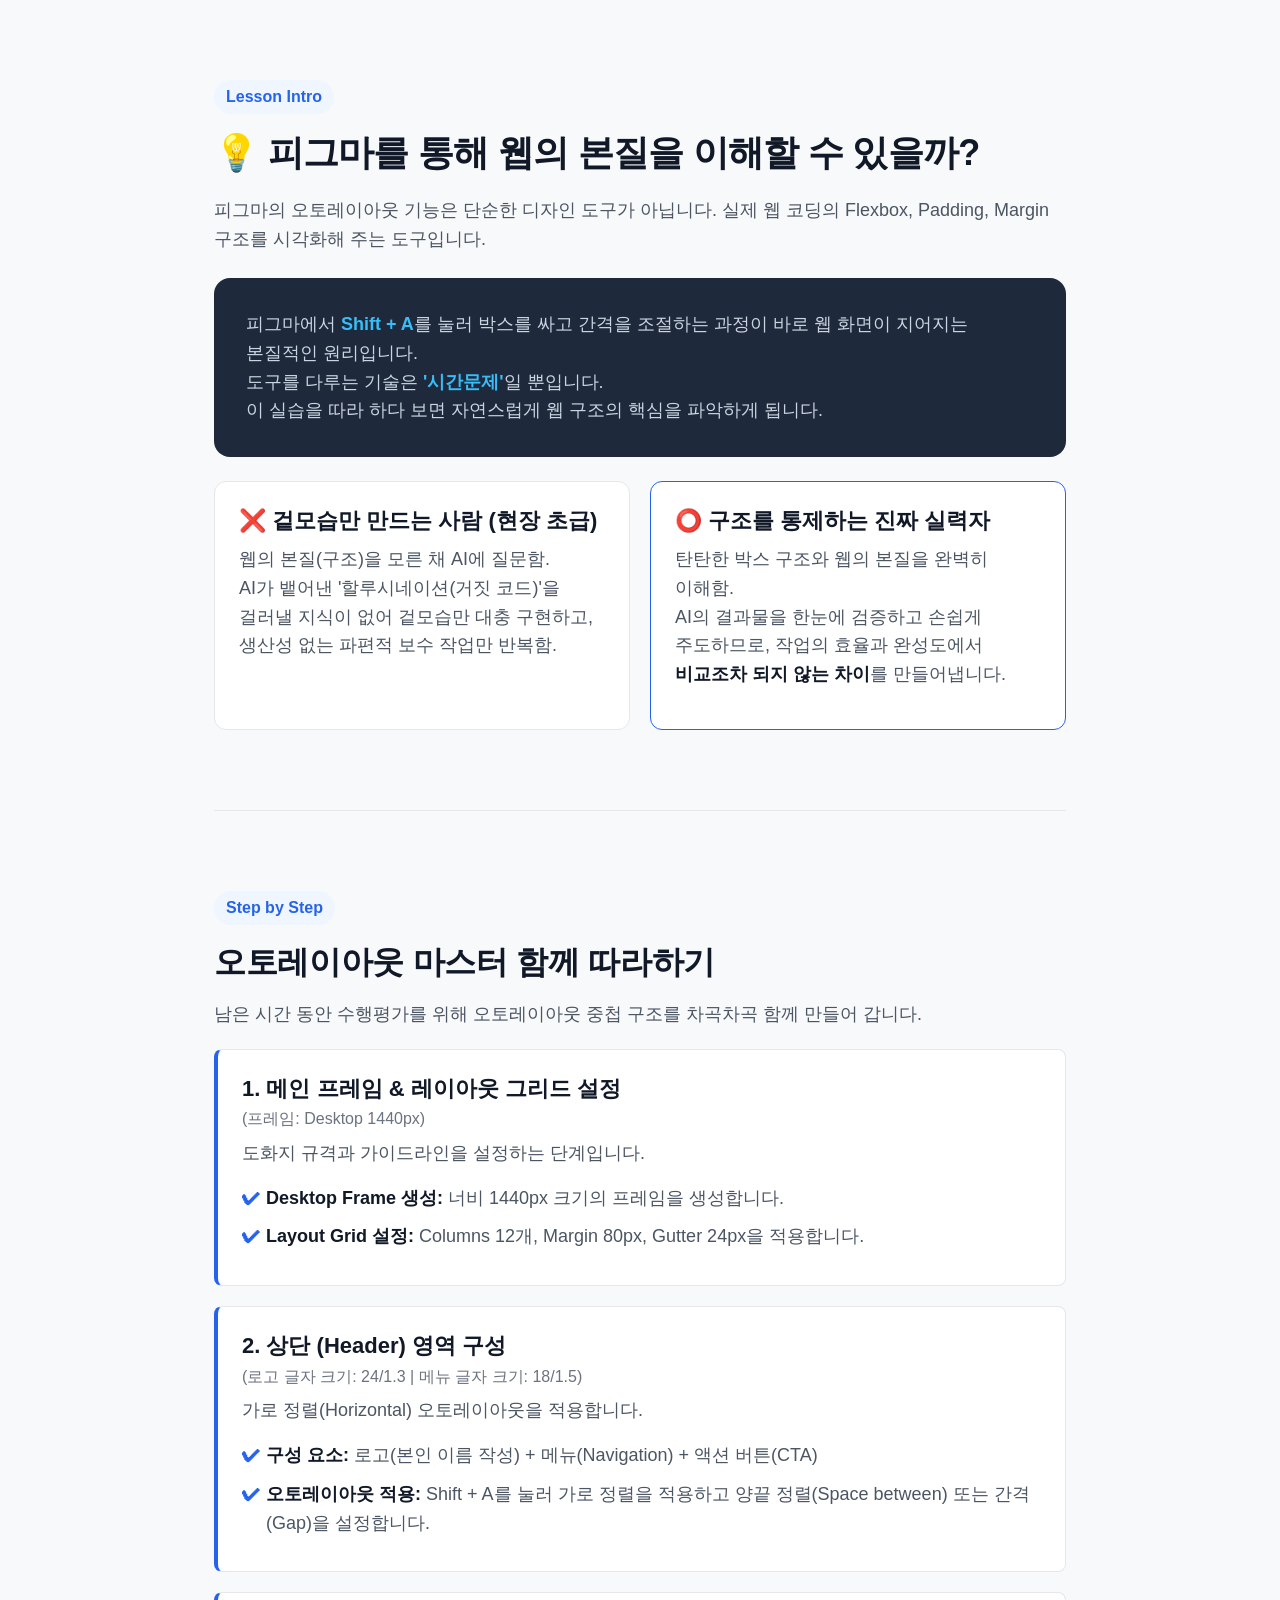
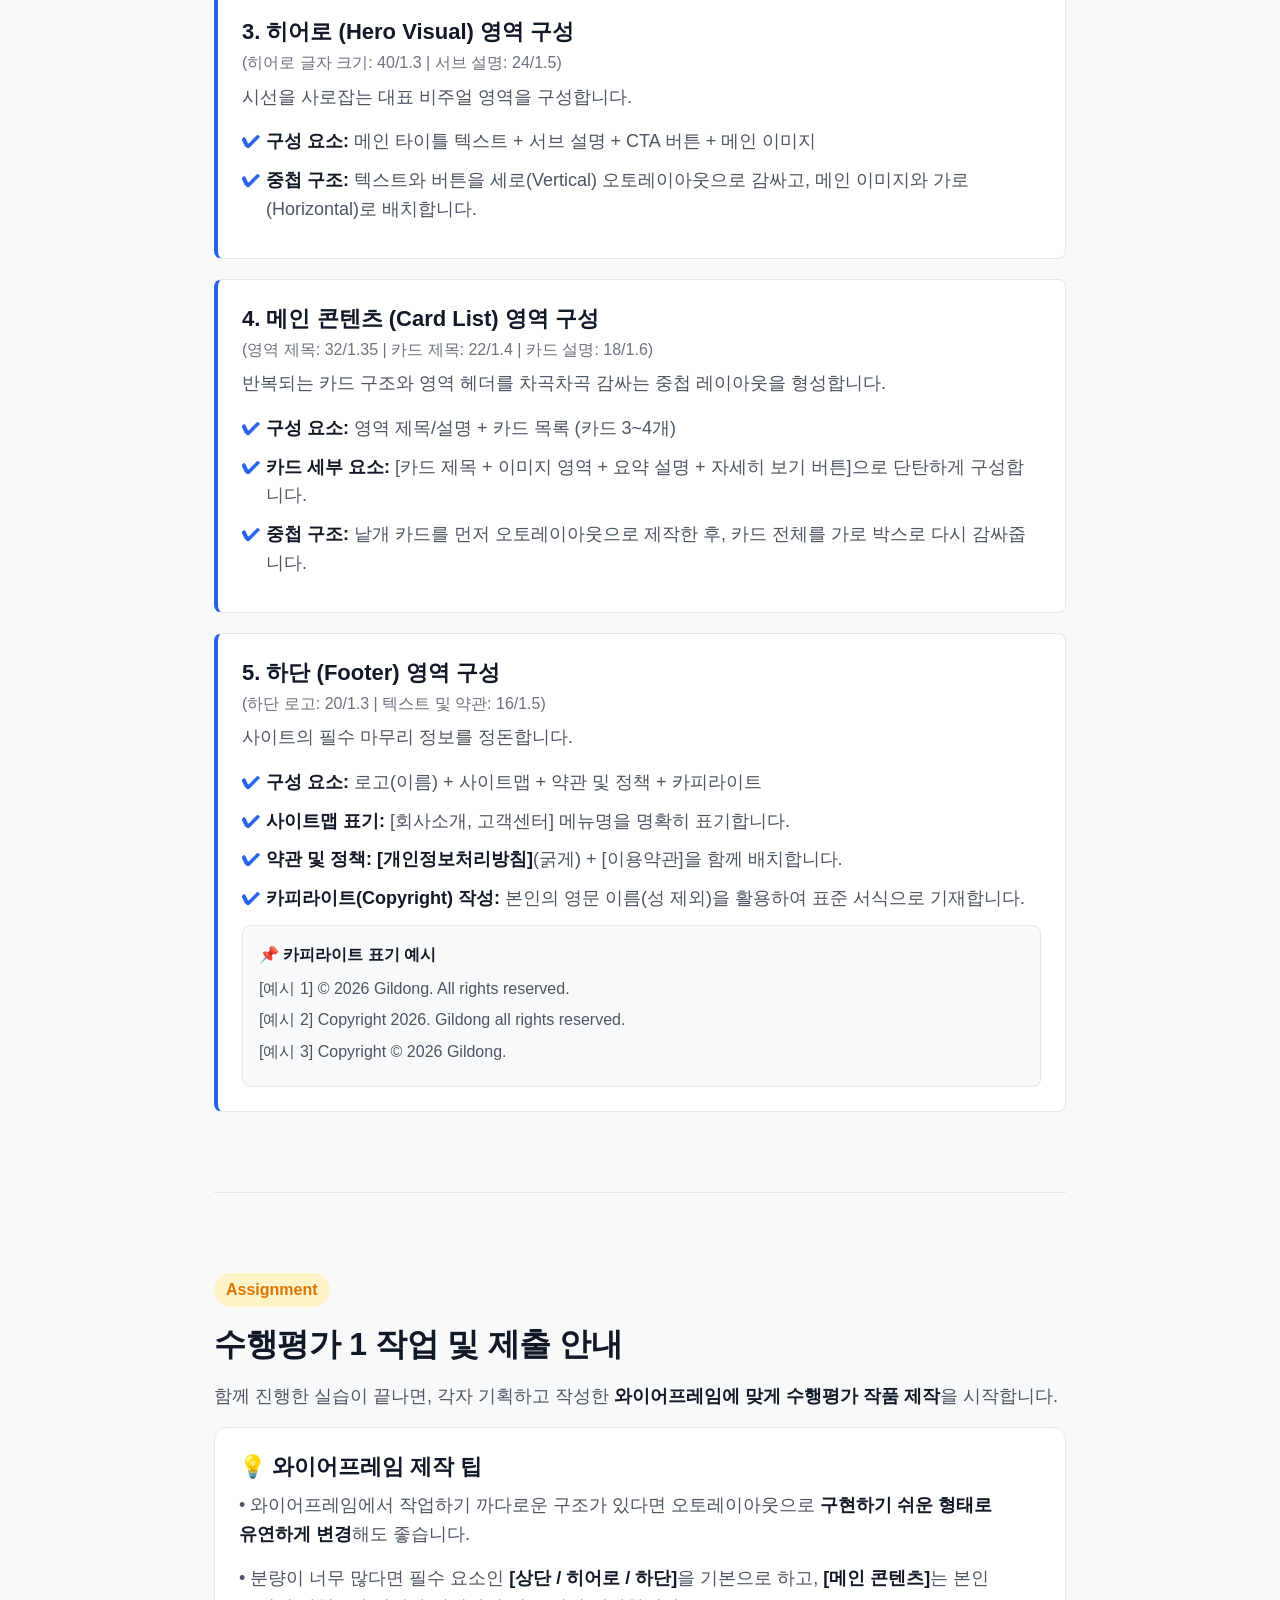
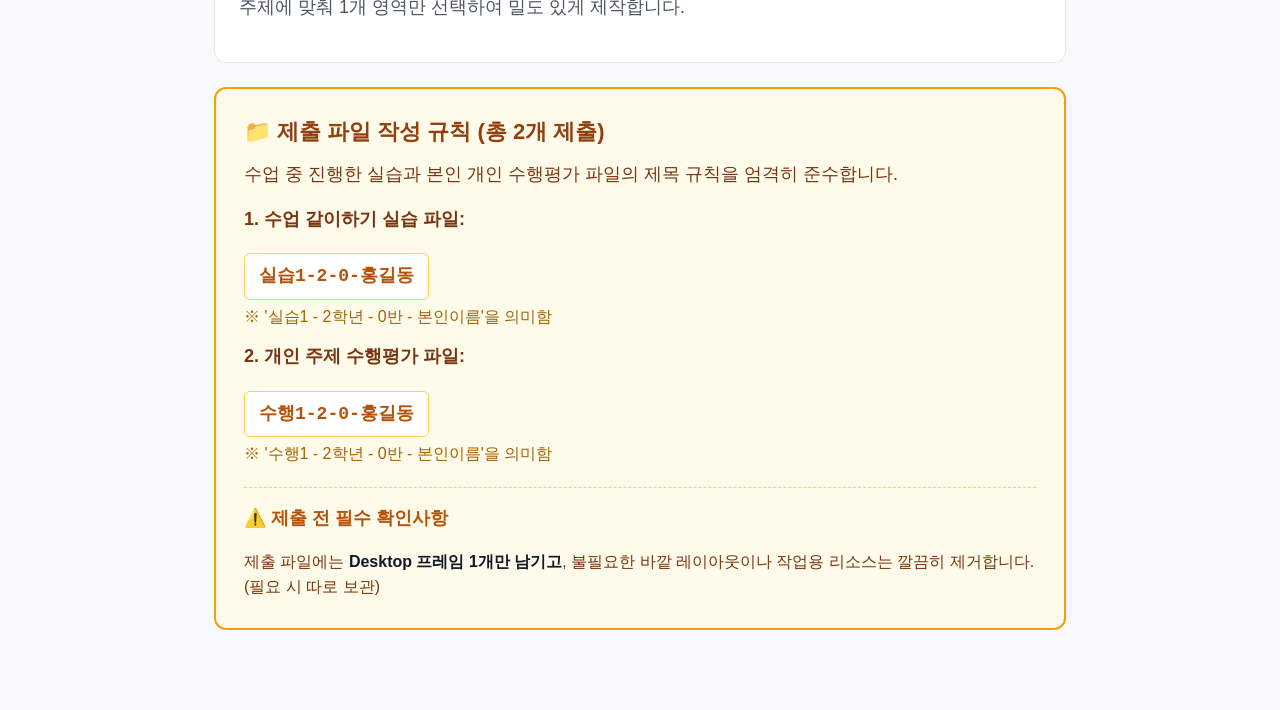
==== index.html @ 71f7a75f "가이드 개편" ====
<!DOCTYPE html>
<html lang="ko">
<head>
    <meta charset="UTF-8">
    <meta name="viewport" content="width=device-width, initial-scale=1.0">
    <title>웹 레이아웃과 오토레이아웃의 본질 가이드</title>
    <style>
        :root {
            --bg-main: #f8f9fa;
            --bg-card: #ffffff;
            --text-primary: #111827;
            --text-secondary: #4b5563;
            --accent: #2563eb;
            --accent-bg: #eff6ff;
            --border: #e5e7eb;
            --box-highlight: #8b5cf6;
            --warning-bg: #fffbeb;
            --warning-border: #f59e0b;
        }

        * { box-sizing: border-box; margin: 0; padding: 0; }
        body {
            font-family: -apple-system, BlinkMacSystemFont, "Segoe UI", Roboto, "Noto Sans KR", sans-serif;
            background-color: var(--bg-main);
            color: var(--text-primary);
            line-height: 1.6;
            font-size: 18px; /* 본문 기준 18px */
        }

        /* Layout */
        .container { max-width: 900px; margin: 0 auto; padding: 0 24px; }
        section { padding: 80px 0; border-bottom: 1px solid var(--border); }
        
        /* Typography Hierarchy Guide */
        .badge {
            display: inline-block;
            padding: 4px 12px;
            background-color: var(--accent-bg);
            color: var(--accent);
            font-weight: 700;
            font-size: 16px;
            border-radius: 999px;
            margin-bottom: 16px;
        }
        h1 { font-size: 36px; line-height: 1.3; margin-bottom: 20px; letter-spacing: -0.02em; }
        h2 { font-size: 32px; line-height: 1.35; margin-bottom: 16px; letter-spacing: -0.01em; }
        h3 { font-size: 22px; line-height: 1.4; margin-bottom: 8px; }
        p { color: var(--text-secondary); margin-bottom: 16px; word-break: keep-all; font-size: 18px; line-height: 1.6; }
        strong { color: var(--text-primary); }

        .type-guide {
            font-size: 16px;
            color: #6b7280;
            font-weight: normal;
            display: block;
            margin-top: 4px;
        }

        /* Story Quote Box */
        .story-box {
            background-color: #1e293b;
            color: #f8fafc;
            padding: 32px;
            border-radius: 16px;
            margin: 24px 0;
        }
        .story-box p { color: #cbd5e1; font-size: 18px; margin-bottom: 0; }
        .story-box strong { color: #38bdf8; }

        /* Cards Grid */
        .grid-2 { display: grid; grid-template-columns: 1fr 1fr; gap: 20px; margin-top: 24px; }
        .card {
            background: var(--bg-card);
            padding: 24px;
            border-radius: 12px;
            border: 1px solid var(--border);
        }

        /* Practice Steps & Checklist */
        .step-card {
            background: var(--bg-card);
            border: 1px solid var(--border);
            border-left: 4px solid var(--accent);
            padding: 24px;
            border-radius: 8px;
            margin-top: 20px;
        }
        .step-card ul { list-style: none; margin-top: 12px; }
        .step-card li { margin-bottom: 10px; color: var(--text-secondary); position: relative; padding-left: 24px; font-size: 18px; }
        .step-card li::before { content: "✔"; position: absolute; left: 0; color: var(--accent); font-weight: bold; }

        /* Example Box */
        .example-box {
            background-color: var(--bg-main);
            border: 1px solid var(--border);
            padding: 16px;
            border-radius: 8px;
            margin-top: 12px;
            font-size: 16px;
        }
        .example-box p { font-size: 16px; margin-bottom: 6px; }

        /* Submission Box */
        .submission-box {
            background-color: var(--warning-bg);
            border: 2px solid var(--warning-border);
            padding: 28px;
            border-radius: 12px;
            margin-top: 24px;
        }
        .submission-code {
            background-color: #ffffff;
            border: 1px solid #fcd34d;
            padding: 8px 14px;
            border-radius: 6px;
            font-family: monospace;
            font-weight: 700;
            color: #b45309;
            display: inline-block;
            margin: 4px 0;
            font-size: 18px;
        }

        /* Responsive */
        @media (max-width: 768px) {
            body { font-size: 16px; }
            h1 { font-size: 28px; }
            h2 { font-size: 24px; }
            h3 { font-size: 20px; }
            p, .step-card li { font-size: 16px; }
            .grid-2 { grid-template-columns: 1fr; }
            section { padding: 48px 0; }
        }
    </style>
</head>
<body>

    <div class="container">
        
        <!-- INTRO -->
        <section>
            <span class="badge">Lesson Intro</span>
            <h1>💡 피그마를 통해 웹의 본질을 이해할 수 있을까?</h1>
            
            <p>피그마의 오토레이아웃 기능은 단순한 디자인 도구가 아닙니다. 실제 웹 코딩의 Flexbox, Padding, Margin 구조를 시각화해 주는 도구입니다.</p>

            <div class="story-box">
                <p>피그마에서 <strong>Shift + A</strong>를 눌러 박스를 싸고 간격을 조절하는 과정이 바로 웹 화면이 지어지는 본질적인 원리입니다.<br>
                  도구를 다루는 기술은 <strong>'시간문제'</strong>일 뿐입니다.<br>
                  이 실습을 따라 하다 보면 자연스럽게 웹 구조의 핵심을 파악하게 됩니다.</p>
            </div>

            <div class="grid-2">
                <div class="card">
                    <h3>❌ 겉모습만 만드는 사람 (현장 초급)</h3>
                    <p>웹의 본질(구조)을 모른 채 AI에 질문함.<br>
                    AI가 뱉어낸 '할루시네이션(거짓 코드)'을 걸러낼 지식이 없어 겉모습만 대충 구현하고, 생산성 없는 파편적 보수 작업만 반복함.</p>
                </div>
                <div class="card" style="border-color: var(--accent);">
                    <h3>⭕ 구조를 통제하는 진짜 실력자</h3>
                    <p>탄탄한 박스 구조와 웹의 본질을 완벽히 이해함.<br>
                    AI의 결과물을 한눈에 검증하고 손쉽게 주도하므로, 작업의 효율과 완성도에서 <strong>비교조차 되지 않는 차이</strong>를 만들어냅니다.</p>
                </div>
            </div>
        </section>

        <!-- PRACTICE GUIDE -->
        <section>
            <span class="badge">Step by Step</span>
            <h2>오토레이아웃 마스터 함께 따라하기</h2>
            <p>남은 시간 동안 수행평가를 위해 오토레이아웃 중첩 구조를 차곡차곡 함께 만들어 갑니다.</p>

            <!-- STEP 1 -->
            <div class="step-card">
                <h3>1. 메인 프레임 & 레이아웃 그리드 설정
                    <span class="type-guide">(프레임: Desktop 1440px)</span>
                </h3>
                <p>도화지 규격과 가이드라인을 설정하는 단계입니다.</p>
                <ul>
                    <li><strong>Desktop Frame 생성:</strong> 너비 1440px 크기의 프레임을 생성합니다.</li>
                    <li><strong>Layout Grid 설정:</strong> Columns 12개, Margin 80px, Gutter 24px을 적용합니다.</li>
                </ul>
            </div>

            <!-- STEP 2 -->
            <div class="step-card">
                <h3>2. 상단 (Header) 영역 구성
                    <span class="type-guide">(로고 글자 크기: 24/1.3 | 메뉴 글자 크기: 18/1.5)</span>
                </h3>
                <p>가로 정렬(Horizontal) 오토레이아웃을 적용합니다.</p>
                <ul>
                    <li><strong>구성 요소:</strong> 로고(본인 이름 작성) + 메뉴(Navigation) + 액션 버튼(CTA)</li>
                    <li><strong>오토레이아웃 적용:</strong> Shift + A를 눌러 가로 정렬을 적용하고 양끝 정렬(Space between) 또는 간격(Gap)을 설정합니다.</li>
                </ul>
            </div>

            <!-- STEP 3 -->
            <div class="step-card">
                <h3>3. 히어로 (Hero Visual) 영역 구성
                    <span class="type-guide">(히어로 글자 크기: 40/1.3 | 서브 설명: 24/1.5)</span>
                </h3>
                <p>시선을 사로잡는 대표 비주얼 영역을 구성합니다.</p>
                <ul>
                    <li><strong>구성 요소:</strong> 메인 타이틀 텍스트 + 서브 설명 + CTA 버튼 + 메인 이미지</li>
                    <li><strong>중첩 구조:</strong> 텍스트와 버튼을 세로(Vertical) 오토레이아웃으로 감싸고, 메인 이미지와 가로(Horizontal)로 배치합니다.</li>
                </ul>
            </div>

            <!-- STEP 4 -->
            <div class="step-card">
                <h3>4. 메인 콘텐츠 (Card List) 영역 구성
                    <span class="type-guide">(영역 제목: 32/1.35 | 카드 제목: 22/1.4 | 카드 설명: 18/1.6)</span>
                </h3>
                <p>반복되는 카드 구조와 영역 헤더를 차곡차곡 감싸는 중첩 레이아웃을 형성합니다.</p>
                <ul>
                    <li><strong>구성 요소:</strong> 영역 제목/설명 + 카드 목록 (카드 3~4개)</li>
                    <li><strong>카드 세부 요소:</strong> [카드 제목 + 이미지 영역 + 요약 설명 + 자세히 보기 버튼]으로 단탄하게 구성합니다.</li>
                    <li><strong>중첩 구조:</strong> 낱개 카드를 먼저 오토레이아웃으로 제작한 후, 카드 전체를 가로 박스로 다시 감싸줍니다.</li>
                </ul>
            </div>

            <!-- STEP 5 -->
            <div class="step-card">
                <h3>5. 하단 (Footer) 영역 구성
                    <span class="type-guide">(하단 로고: 20/1.3 | 텍스트 및 약관: 16/1.5)</span>
                </h3>
                <p>사이트의 필수 마무리 정보를 정돈합니다.</p>
                <ul>
                    <li><strong>구성 요소:</strong> 로고(이름) + 사이트맵 + 약관 및 정책 + 카피라이트</li>
                    <li><strong>사이트맵 표기:</strong> [회사소개, 고객센터] 메뉴명을 명확히 표기합니다.</li>
                    <li><strong>약관 및 정책:</strong> <strong>[개인정보처리방침]</strong>(굵게) + [이용약관]을 함께 배치합니다.</li>
                    <li><strong>카피라이트(Copyright) 작성:</strong> 본인의 영문 이름(성 제외)을 활용하여 표준 서식으로 기재합니다.</li>
                </ul>

                <div class="example-box">
                  <strong>📌 카피라이트 표기 예시</strong>
                  <p style="margin-top:8px">[예시 1] © 2026 Gildong. All rights reserved.</p>
                  <p>[예시 2] Copyright 2026. Gildong all rights reserved.</p>
                  <p>[예시 3] Copyright © 2026 Gildong.</p>
              </div>
            </div>
        </section>

        <!-- EVALUATION & SUBMISSION -->
        <section style="border-bottom: none;">
            <span class="badge" style="background-color: #fef3c7; color: #d97706;">Assignment</span>
            <h2>수행평가 1 작업 및 제출 안내</h2>
            
            <p>함께 진행한 실습이 끝나면, 각자 기획하고 작성한 <strong>와이어프레임에 맞게 수행평가 작품 제작</strong>을 시작합니다.</p>

            <div class="card" style="margin-top: 16px;">
                <h3>💡 와이어프레임 제작 팁</h3>
                <p>• 와이어프레임에서 작업하기 까다로운 구조가 있다면 오토레이아웃으로 <strong>구현하기 쉬운 형태로 유연하게 변경</strong>해도 좋습니다.</p>
                <p>• 분량이 너무 많다면 필수 요소인 <strong>[상단 / 히어로 / 하단]</strong>을 기본으로 하고, <strong>[메인 콘텐츠]</strong>는 본인 주제에 맞춰 1개 영역만 선택하여 밀도 있게 제작합니다.</p>
            </div>

            <div class="submission-box">
                <h3 style="color: #92400e; margin-bottom: 12px; font-size: 22px;">📁 제출 파일 작성 규칙 (총 2개 제출)</h3>
                <p style="color: #78350f;">수업 중 진행한 실습과 본인 개인 수행평가 파일의 제목 규칙을 엄격히 준수합니다.</p>
                
                <div style="margin-top: 16px;">
                    <p style="color: #78350f; font-weight: 600;">1. 수업 같이하기 실습 파일:</p>
                    <span class="submission-code">실습1-2-0-홍길동</span>
                    <p style="font-size: 16px; color: #a16207; margin-bottom: 12px;">※ '실습1 - 2학년 - 0반 - 본인이름'을 의미함</p>

                    <p style="color: #78350f; font-weight: 600;">2. 개인 주제 수행평가 파일:</p>
                    <span class="submission-code">수행1-2-0-홍길동</span>
                    <p style="font-size: 16px; color: #a16207;">※ '수행1 - 2학년 - 0반 - 본인이름'을 의미함</p>
                  </div>

                <div style="margin-top: 20px; padding-top: 16px; border-top: 1px dashed #fcd34d;">
                    <p style="color: #b45309; font-weight: 700;">⚠️ 제출 전 필수 확인사항</p>
                    <p style="color: #78350f; font-size: 16px; margin-bottom: 0;">제출 파일에는 <strong>Desktop 프레임 1개만 남기고</strong>, 불필요한 바깥 레이아웃이나 작업용 리소스는 깔끔히 제거합니다. (필요 시 따로 보관)</p>
                </div>
            </div>
        </section>

    </div>

</body>
</html>
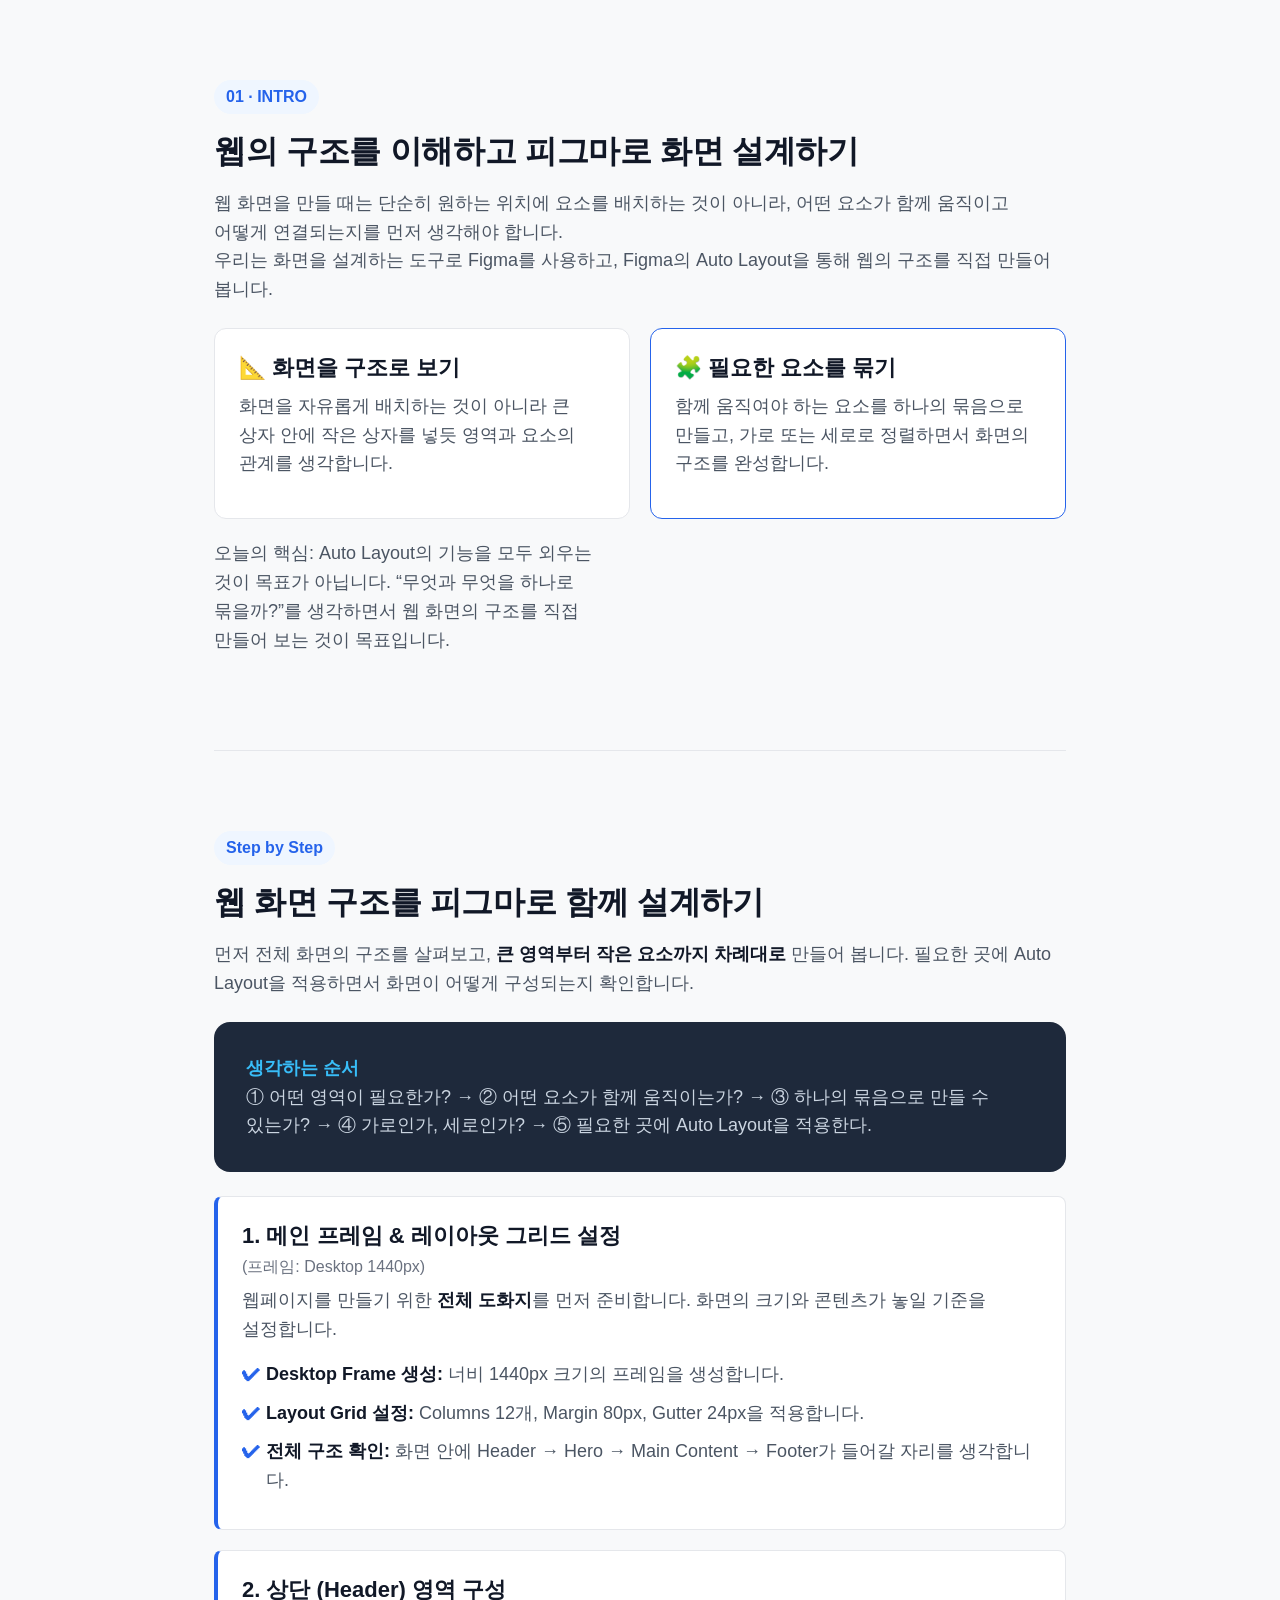
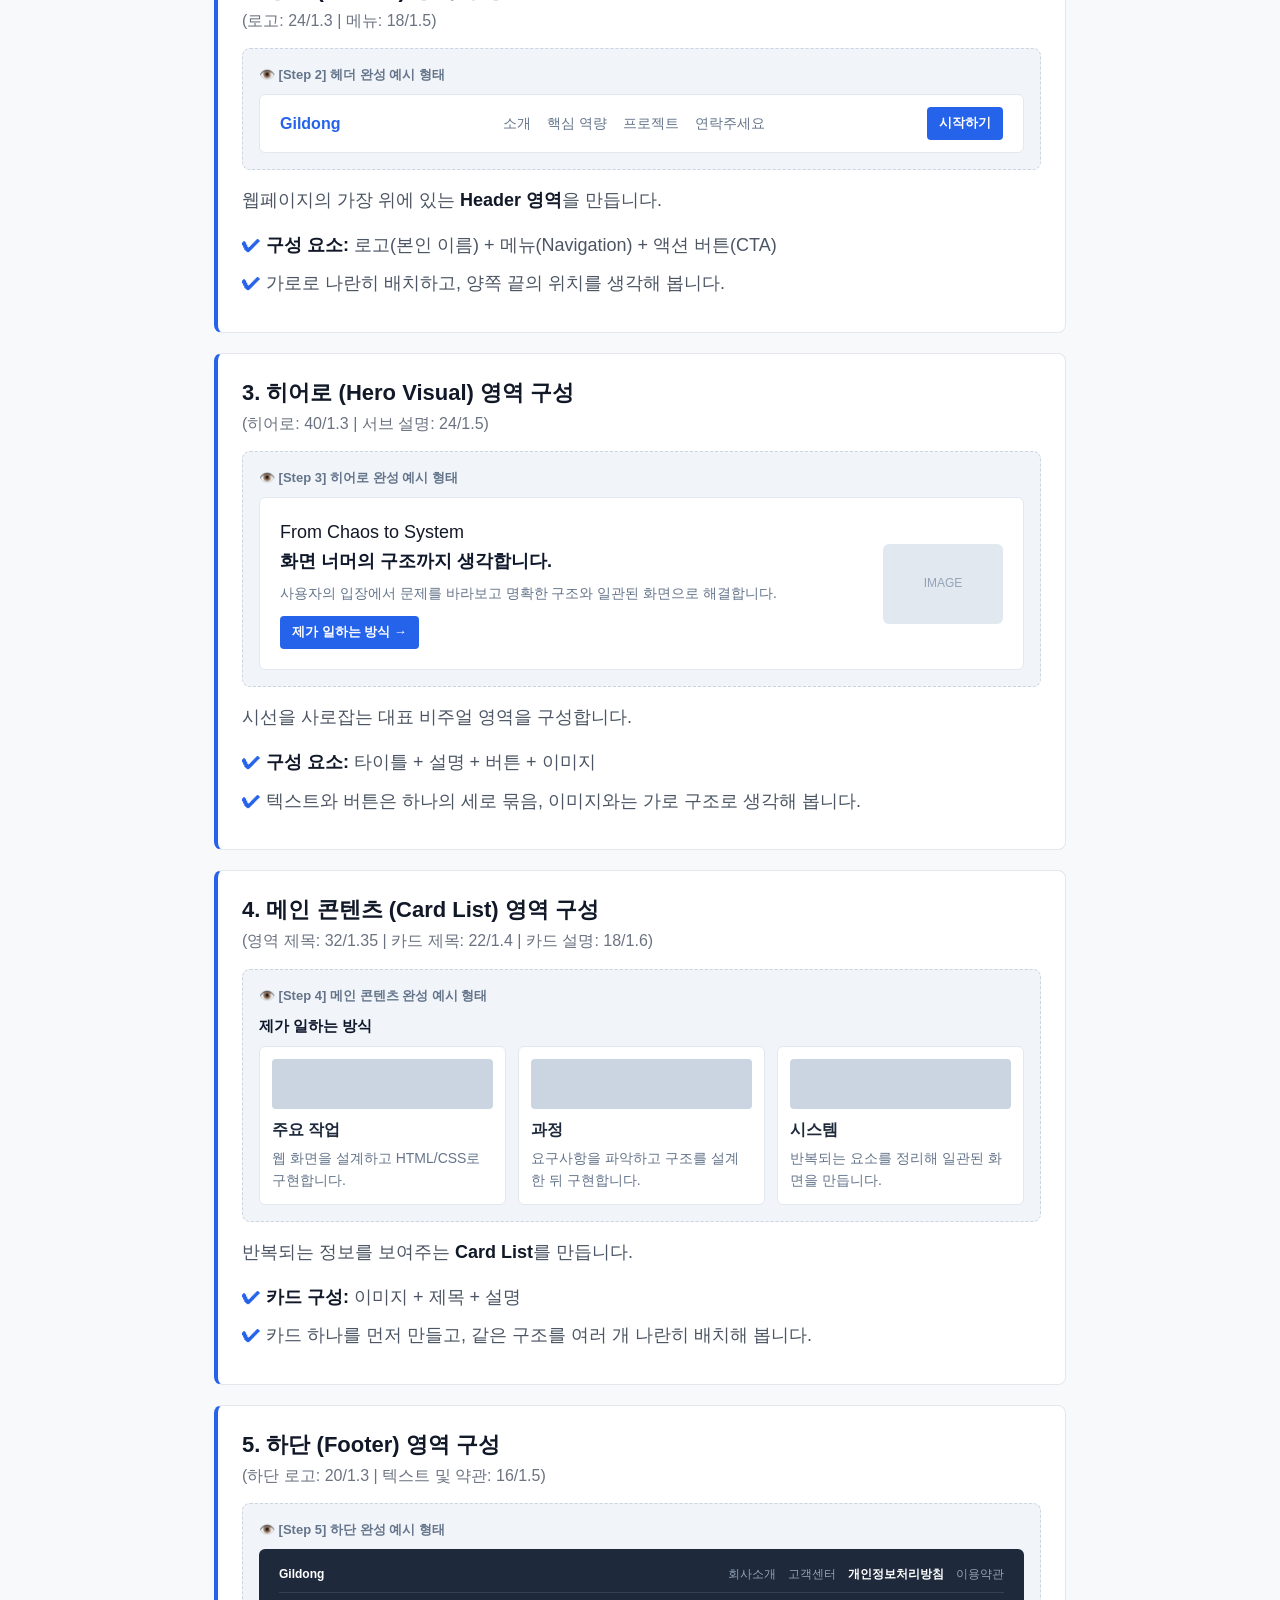
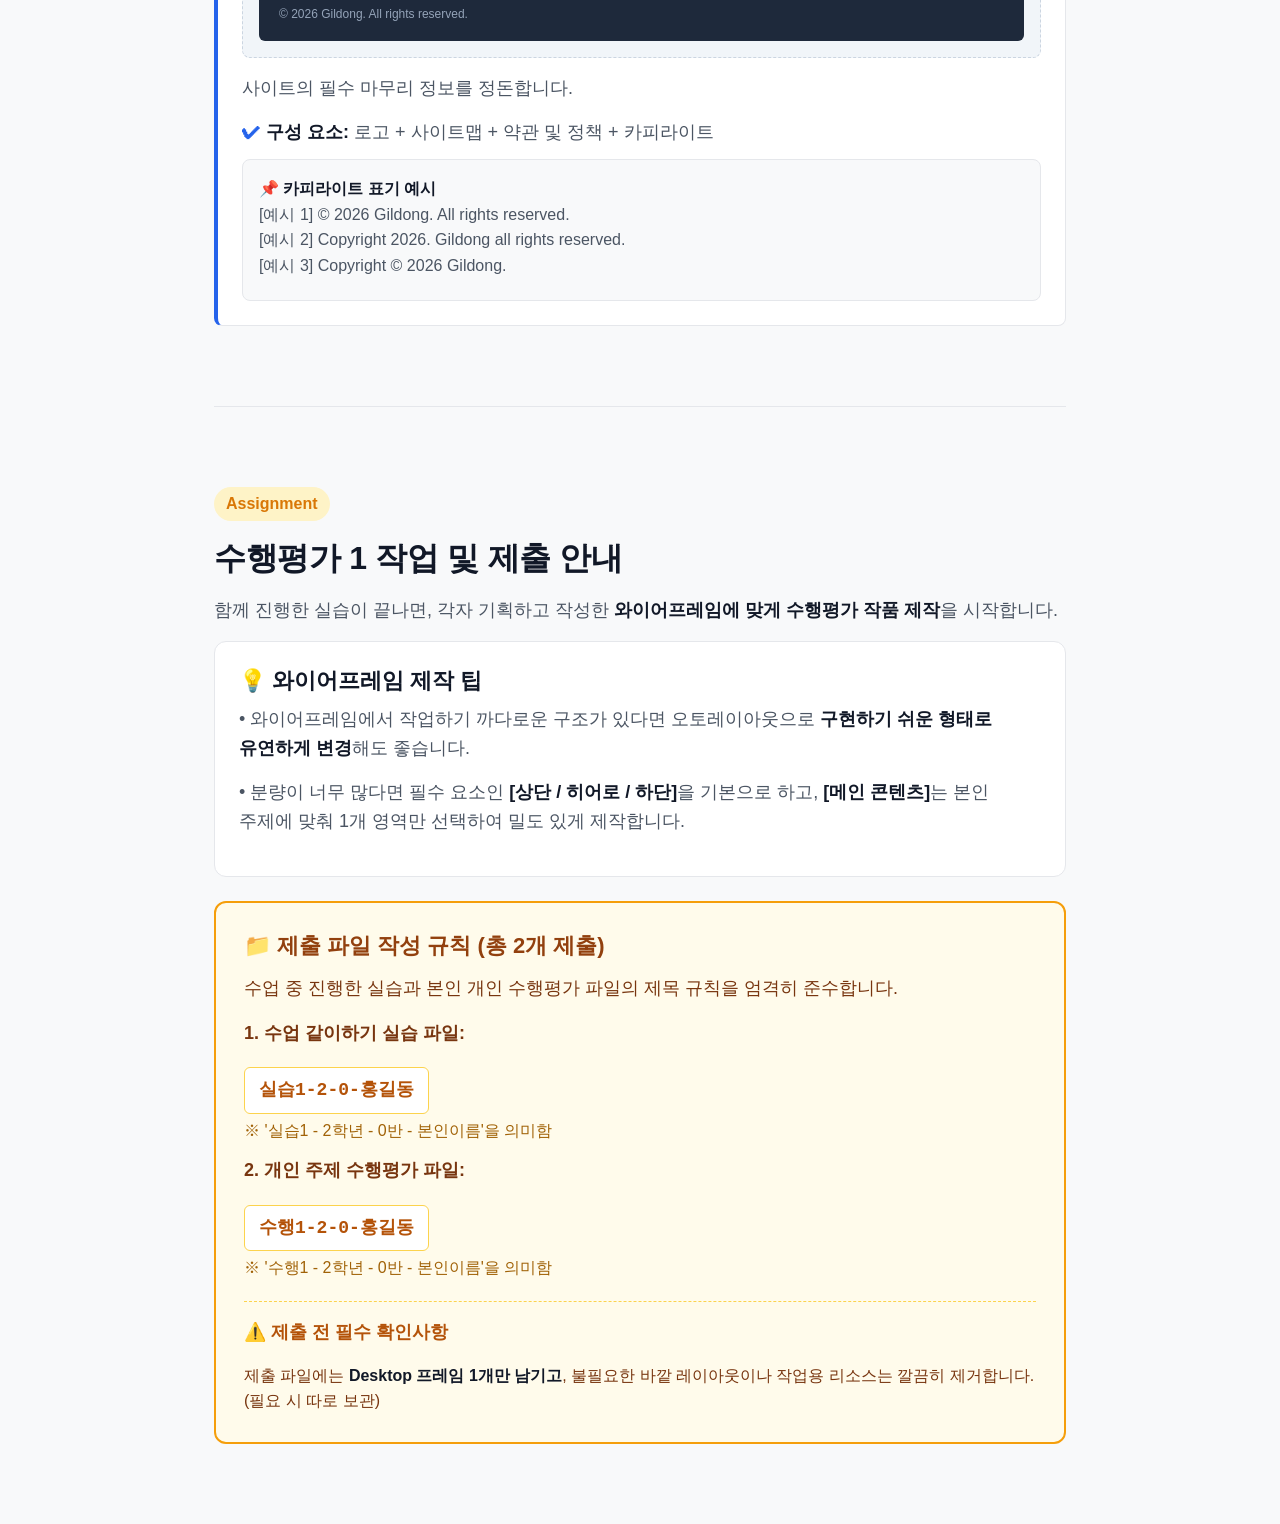
==== commit 0ec095fe: "update more" ====
--- a/index.html
+++ b/index.html
@@ -121,6 +121,65 @@
             font-size: 18px;
         }
 
+        /* 구역별 와이어프레임 미리보기 박스 */
+.preview-box {
+    background-color: #f1f5f9;
+    border: 1px dashed #cbd5e1;
+    border-radius: 8px;
+    padding: 16px;
+    margin: 16px 0;
+}
+.preview-tag {
+    font-size: 13px;
+    font-weight: 700;
+    color: #64748b;
+    margin-bottom: 8px;
+    display: block;
+}
+
+/* Header UI Preview */
+.wf-header {
+    display: flex;
+    flex-wrap: wrap;
+    justify-content: space-between;
+    align-items: center;
+    background: #ffffff;
+    padding: 12px 20px;
+    border-radius: 6px;
+    border: 1px solid #e2e8f0;
+}
+.wf-logo { font-weight: 800; font-size: 16px; color: #2563eb; }
+.wf-menu { display: flex; gap: 16px; font-size: 14px; color: #64748b; }
+.wf-btn { background: #2563eb; color: #fff; padding: 6px 12px; border-radius: 4px; font-size: 13px; font-weight: 600; }
+
+/* Hero UI Preview */
+.wf-hero {
+    display: flex;
+    align-items: center;
+    gap: 20px;
+    background: #ffffff;
+    padding: 20px;
+    border-radius: 6px;
+    border: 1px solid #e2e8f0;
+}
+.wf-hero-text { flex: 1; }
+.wf-hero-title { font-size: 18px; font-weight: 800; color: #0f172a; margin-bottom: 6px; }
+.wf-hero-sub { font-size: 14px; color: #64748b; margin-bottom: 12px; }
+.wf-hero-img { width: 120px; height: 80px; background: #e2e8f0; border-radius: 6px; display: flex; align-items: center; justify-content: center; color: #94a3b8; font-size: 12px; }
+
+/* Cards UI Preview */
+.wf-cards-grid { display: grid; grid-template-columns: repeat(3, 1fr); gap: 12px; margin-top: 8px; }
+.wf-card-item { background: #ffffff; border: 1px solid #e2e8f0; border-radius: 6px; padding: 12px; }
+.wf-card-img { height: 50px; background: #cbd5e1; border-radius: 4px; margin-bottom: 8px; }
+.wf-card-title { font-size: 16px; font-weight: 700; color: #1e293b; margin-bottom: 4px; }
+.wf-card-desc { font-size: 14px; color: #64748b; }
+.wf-card-meta { font-size: 12px; margin-top:8px}
+
+/* Footer UI Preview */
+.wf-footer { background: #1e293b; color: #94a3b8; padding: 16px 20px; border-radius: 6px; font-size: 12px; }
+.wf-footer-top { display: flex; justify-content: space-between; margin-bottom: 12px; border-bottom: 1px solid #334155; padding-bottom: 8px; }
+.wf-footer-links { display: flex; gap: 12px; }
+
         /* Responsive */
         @media (max-width: 768px) {
             body { font-size: 16px; }
@@ -139,107 +198,268 @@
         
         <!-- INTRO -->
         <section>
-            <span class="badge">Lesson Intro</span>
-            <h1>💡 피그마를 통해 웹의 본질을 이해할 수 있을까?</h1>
-            
-            <p>피그마의 오토레이아웃 기능은 단순한 디자인 도구가 아닙니다. 실제 웹 코딩의 Flexbox, Padding, Margin 구조를 시각화해 주는 도구입니다.</p>
-
-            <div class="story-box">
-                <p>피그마에서 <strong>Shift + A</strong>를 눌러 박스를 싸고 간격을 조절하는 과정이 바로 웹 화면이 지어지는 본질적인 원리입니다.<br>
-                  도구를 다루는 기술은 <strong>'시간문제'</strong>일 뿐입니다.<br>
-                  이 실습을 따라 하다 보면 자연스럽게 웹 구조의 핵심을 파악하게 됩니다.</p>
-            </div>
-
-            <div class="grid-2">
+            <span class="badge">01 · INTRO</span>
+            <h2>웹의 구조를 이해하고 피그마로 화면 설계하기</h2>
+            <p>웹 화면을 만들 때는 단순히 원하는 위치에 요소를 배치하는 것이 아니라, 어떤 요소가 함께 움직이고 어떻게 연결되는지를 먼저 생각해야 합니다.
+<br>
+우리는 화면을 설계하는 도구로 Figma를 사용하고, Figma의 Auto Layout을 통해 웹의 구조를 직접 만들어 봅니다.</p>
+
+            <div class="grid-2" style="margin-top: 24px;">
                 <div class="card">
-                    <h3>❌ 겉모습만 만드는 사람 (현장 초급)</h3>
-                    <p>웹의 본질(구조)을 모른 채 AI에 질문함.<br>
-                    AI가 뱉어낸 '할루시네이션(거짓 코드)'을 걸러낼 지식이 없어 겉모습만 대충 구현하고, 생산성 없는 파편적 보수 작업만 반복함.</p>
+                    <h3>📐 화면을 구조로 보기</h3>
+                    <p>화면을 자유롭게 배치하는 것이 아니라
+                      큰 상자 안에 작은 상자를 넣듯
+                      영역과 요소의 관계를 생각합니다.</p>
                 </div>
                 <div class="card" style="border-color: var(--accent);">
-                    <h3>⭕ 구조를 통제하는 진짜 실력자</h3>
-                    <p>탄탄한 박스 구조와 웹의 본질을 완벽히 이해함.<br>
-                    AI의 결과물을 한눈에 검증하고 손쉽게 주도하므로, 작업의 효율과 완성도에서 <strong>비교조차 되지 않는 차이</strong>를 만들어냅니다.</p>
-                </div>
+                    <h3>🧩 필요한 요소를 묶기</h3>
+                    <p>함께 움직여야 하는 요소를 하나의 묶음으로 만들고, 가로 또는 세로로 정렬하면서 화면의 구조를 완성합니다.</p>
+                </div>
+                <p>오늘의 핵심: Auto Layout의 기능을 모두 외우는 것이 목표가 아닙니다. “무엇과 무엇을 하나로 묶을까?”를 생각하면서 웹 화면의 구조를 직접 만들어 보는 것이 목표입니다.</p>
             </div>
         </section>
 
         <!-- PRACTICE GUIDE -->
         <section>
-            <span class="badge">Step by Step</span>
-            <h2>오토레이아웃 마스터 함께 따라하기</h2>
-            <p>남은 시간 동안 수행평가를 위해 오토레이아웃 중첩 구조를 차곡차곡 함께 만들어 갑니다.</p>
-
-            <!-- STEP 1 -->
-            <div class="step-card">
-                <h3>1. 메인 프레임 & 레이아웃 그리드 설정
-                    <span class="type-guide">(프레임: Desktop 1440px)</span>
-                </h3>
-                <p>도화지 규격과 가이드라인을 설정하는 단계입니다.</p>
-                <ul>
-                    <li><strong>Desktop Frame 생성:</strong> 너비 1440px 크기의 프레임을 생성합니다.</li>
-                    <li><strong>Layout Grid 설정:</strong> Columns 12개, Margin 80px, Gutter 24px을 적용합니다.</li>
-                </ul>
-            </div>
-
-            <!-- STEP 2 -->
-            <div class="step-card">
-                <h3>2. 상단 (Header) 영역 구성
-                    <span class="type-guide">(로고 글자 크기: 24/1.3 | 메뉴 글자 크기: 18/1.5)</span>
-                </h3>
-                <p>가로 정렬(Horizontal) 오토레이아웃을 적용합니다.</p>
-                <ul>
-                    <li><strong>구성 요소:</strong> 로고(본인 이름 작성) + 메뉴(Navigation) + 액션 버튼(CTA)</li>
-                    <li><strong>오토레이아웃 적용:</strong> Shift + A를 눌러 가로 정렬을 적용하고 양끝 정렬(Space between) 또는 간격(Gap)을 설정합니다.</li>
-                </ul>
-            </div>
-
-            <!-- STEP 3 -->
-            <div class="step-card">
-                <h3>3. 히어로 (Hero Visual) 영역 구성
-                    <span class="type-guide">(히어로 글자 크기: 40/1.3 | 서브 설명: 24/1.5)</span>
-                </h3>
-                <p>시선을 사로잡는 대표 비주얼 영역을 구성합니다.</p>
-                <ul>
-                    <li><strong>구성 요소:</strong> 메인 타이틀 텍스트 + 서브 설명 + CTA 버튼 + 메인 이미지</li>
-                    <li><strong>중첩 구조:</strong> 텍스트와 버튼을 세로(Vertical) 오토레이아웃으로 감싸고, 메인 이미지와 가로(Horizontal)로 배치합니다.</li>
-                </ul>
-            </div>
-
-            <!-- STEP 4 -->
-            <div class="step-card">
-                <h3>4. 메인 콘텐츠 (Card List) 영역 구성
-                    <span class="type-guide">(영역 제목: 32/1.35 | 카드 제목: 22/1.4 | 카드 설명: 18/1.6)</span>
-                </h3>
-                <p>반복되는 카드 구조와 영역 헤더를 차곡차곡 감싸는 중첩 레이아웃을 형성합니다.</p>
-                <ul>
-                    <li><strong>구성 요소:</strong> 영역 제목/설명 + 카드 목록 (카드 3~4개)</li>
-                    <li><strong>카드 세부 요소:</strong> [카드 제목 + 이미지 영역 + 요약 설명 + 자세히 보기 버튼]으로 단탄하게 구성합니다.</li>
-                    <li><strong>중첩 구조:</strong> 낱개 카드를 먼저 오토레이아웃으로 제작한 후, 카드 전체를 가로 박스로 다시 감싸줍니다.</li>
-                </ul>
-            </div>
-
-            <!-- STEP 5 -->
-            <div class="step-card">
-                <h3>5. 하단 (Footer) 영역 구성
-                    <span class="type-guide">(하단 로고: 20/1.3 | 텍스트 및 약관: 16/1.5)</span>
-                </h3>
-                <p>사이트의 필수 마무리 정보를 정돈합니다.</p>
-                <ul>
-                    <li><strong>구성 요소:</strong> 로고(이름) + 사이트맵 + 약관 및 정책 + 카피라이트</li>
-                    <li><strong>사이트맵 표기:</strong> [회사소개, 고객센터] 메뉴명을 명확히 표기합니다.</li>
-                    <li><strong>약관 및 정책:</strong> <strong>[개인정보처리방침]</strong>(굵게) + [이용약관]을 함께 배치합니다.</li>
-                    <li><strong>카피라이트(Copyright) 작성:</strong> 본인의 영문 이름(성 제외)을 활용하여 표준 서식으로 기재합니다.</li>
-                </ul>
-
-                <div class="example-box">
-                  <strong>📌 카피라이트 표기 예시</strong>
-                  <p style="margin-top:8px">[예시 1] © 2026 Gildong. All rights reserved.</p>
-                  <p>[예시 2] Copyright 2026. Gildong all rights reserved.</p>
-                  <p>[예시 3] Copyright © 2026 Gildong.</p>
-              </div>
-            </div>
-        </section>
+    <span class="badge">Step by Step</span>
+    <h2>웹 화면 구조를 피그마로 함께 설계하기</h2>
+
+    <p>
+        먼저 전체 화면의 구조를 살펴보고,
+        <strong>큰 영역부터 작은 요소까지 차례대로</strong> 만들어 봅니다.
+        필요한 곳에 Auto Layout을 적용하면서 화면이 어떻게 구성되는지 확인합니다.
+    </p>
+
+    <div class="story-box">
+        <p>
+            <strong>생각하는 순서</strong><br>
+            ① 어떤 영역이 필요한가?
+            → ② 어떤 요소가 함께 움직이는가?
+            → ③ 하나의 묶음으로 만들 수 있는가?
+            → ④ 가로인가, 세로인가?
+            → ⑤ 필요한 곳에 Auto Layout을 적용한다.
+        </p>
+    </div>
+
+
+    <!-- STEP 1 -->
+    <div class="step-card">
+        <h3>1. 메인 프레임 & 레이아웃 그리드 설정
+            <span class="type-guide">(프레임: Desktop 1440px)</span>
+        </h3>
+
+        <p>
+            웹페이지를 만들기 위한 <strong>전체 도화지</strong>를 먼저 준비합니다.
+            화면의 크기와 콘텐츠가 놓일 기준을 설정합니다.
+        </p>
+
+        <ul>
+            <li>
+                <strong>Desktop Frame 생성:</strong>
+                너비 1440px 크기의 프레임을 생성합니다.
+            </li>
+            <li>
+                <strong>Layout Grid 설정:</strong>
+                Columns 12개, Margin 80px, Gutter 24px을 적용합니다.
+            </li>
+            <li>
+                <strong>전체 구조 확인:</strong>
+                화면 안에 Header → Hero → Main Content → Footer가 들어갈 자리를 생각합니다.
+            </li>
+        </ul>
+    </div>
+
+
+    <!-- STEP 2: HEADER -->
+    <div class="step-card">
+        <h3>2. 상단 (Header) 영역 구성
+            <span class="type-guide">(로고: 24/1.3 | 메뉴: 18/1.5)</span>
+        </h3>
+
+        <div class="preview-box">
+            <span class="preview-tag">👁️ [Step 2] 헤더 완성 예시 형태</span>
+
+            <div class="wf-header">
+                <div class="wf-logo">Gildong</div>
+
+                <div class="wf-menu">
+                    <span>소개</span>
+                    <span>핵심 역량</span>
+                    <span>프로젝트</span>
+                    <span>연락주세요</span>
+                </div>
+
+                <div class="wf-btn">시작하기</div>
+            </div>
+        </div>
+
+        <p>
+            웹페이지의 가장 위에 있는 <strong>Header 영역</strong>을 만듭니다.
+        </p>
+
+        <ul>
+            <li>
+                <strong>구성 요소:</strong>
+                로고(본인 이름) + 메뉴(Navigation) + 액션 버튼(CTA)
+            </li>
+            <li>
+                가로로 나란히 배치하고, 양쪽 끝의 위치를 생각해 봅니다.
+            </li>
+        </ul>
+    </div>
+
+
+    <!-- STEP 3: HERO -->
+    <div class="step-card">
+        <h3>3. 히어로 (Hero Visual) 영역 구성
+            <span class="type-guide">(히어로: 40/1.3 | 서브 설명: 24/1.5)</span>
+        </h3>
+
+        <div class="preview-box">
+            <span class="preview-tag">👁️ [Step 3] 히어로 완성 예시 형태</span>
+
+            <div class="wf-hero">
+                <div class="wf-hero-text">
+                    <div class="wf-hero-eyebrow">From Chaos to System</div>
+
+                    <div class="wf-hero-title">
+                        화면 너머의 구조까지 생각합니다.
+                    </div>
+
+                    <div class="wf-hero-sub">
+                        사용자의 입장에서 문제를 바라보고
+                        명확한 구조와 일관된 화면으로 해결합니다.
+                    </div>
+
+                    <div class="wf-btn" style="display:inline-block;">
+                        제가 일하는 방식 →
+                    </div>
+                </div>
+
+                <div class="wf-hero-img">IMAGE</div>
+            </div>
+        </div>
+
+        <p>시선을 사로잡는 대표 비주얼 영역을 구성합니다.</p>
+
+        <ul>
+            <li>
+                <strong>구성 요소:</strong>
+                타이틀 + 설명 + 버튼 + 이미지
+            </li>
+            <li>텍스트와 버튼은 하나의 세로 묶음, 이미지와는 가로 구조로 생각해 봅니다.</li>
+        </ul>
+    </div>
+
+
+    <!-- STEP 4: CARDS -->
+    <div class="step-card">
+        <h3>4. 메인 콘텐츠 (Card List) 영역 구성
+            <span class="type-guide">
+                (영역 제목: 32/1.35 | 카드 제목: 22/1.4 | 카드 설명: 18/1.6)
+            </span>
+        </h3>
+
+        <div class="preview-box">
+            <span class="preview-tag">👁️ [Step 4] 메인 콘텐츠 완성 예시 형태</span>
+
+            <div style="font-weight:700; font-size:15px; margin-bottom:8px; color:#0f172a;">
+                제가 일하는 방식
+            </div>
+
+            <div class="wf-cards-grid">
+
+                <div class="wf-card-item">
+                    <div class="wf-card-img"></div>
+                    <div class="wf-card-title">주요 작업</div>
+                    <div class="wf-card-desc">
+                        웹 화면을 설계하고 HTML/CSS로 구현합니다.
+                    </div>
+                </div>
+
+                <div class="wf-card-item">
+                    <div class="wf-card-img"></div>
+                    <div class="wf-card-title">과정</div>
+                    <div class="wf-card-desc">
+                        요구사항을 파악하고 구조를 설계한 뒤 구현합니다.
+                    </div>
+                </div>
+
+                <div class="wf-card-item">
+                    <div class="wf-card-img"></div>
+                    <div class="wf-card-title">시스템</div>
+                    <div class="wf-card-desc">
+                        반복되는 요소를 정리해 일관된 화면을 만듭니다.
+                    </div>
+                </div>
+
+            </div>
+        </div>
+
+        <p>반복되는 정보를 보여주는 <strong>Card List</strong>를 만듭니다.</p>
+
+        <ul>
+            <li>
+                <strong>카드 구성:</strong>
+                이미지 + 제목 + 설명
+            </li>
+            <li>카드 하나를 먼저 만들고, 같은 구조를 여러 개 나란히 배치해 봅니다.</li>
+        </ul>
+    </div>
+
+
+    <!-- STEP 5: FOOTER -->
+    <div class="step-card">
+        <h3>5. 하단 (Footer) 영역 구성
+            <span class="type-guide">(하단 로고: 20/1.3 | 텍스트 및 약관: 16/1.5)</span>
+        </h3>
+
+        <div class="preview-box">
+            <span class="preview-tag">👁️ [Step 5] 하단 완성 예시 형태</span>
+
+            <div class="wf-footer">
+
+                <div class="wf-footer-top">
+                    <div style="font-weight:700; color:#fff;">
+                        Gildong
+                    </div>
+
+                    <div class="wf-footer-links">
+                        <span>회사소개</span>
+                        <span>고객센터</span>
+                        <span style="font-weight:700; color:#fff;">
+                            개인정보처리방침
+                        </span>
+                        <span>이용약관</span>
+                    </div>
+                </div>
+
+                <div>
+                    © 2026 Gildong. All rights reserved.
+                </div>
+
+            </div>
+        </div>
+
+        <p>사이트의 필수 마무리 정보를 정돈합니다.</p>
+
+        <ul>
+            <li>
+                <strong>구성 요소:</strong>
+                로고 + 사이트맵 + 약관 및 정책 + 카피라이트
+            </li>
+        </ul>
+
+        <div class="example-box">
+            <p>
+                📌 <strong>카피라이트 표기 예시</strong><br>
+                [예시 1] © 2026 Gildong. All rights reserved.<br>
+                [예시 2] Copyright 2026. Gildong all rights reserved.<br>
+                [예시 3] Copyright © 2026 Gildong.
+            </p>
+        </div>
+    </div>
+</section>
 
         <!-- EVALUATION & SUBMISSION -->
         <section style="border-bottom: none;">
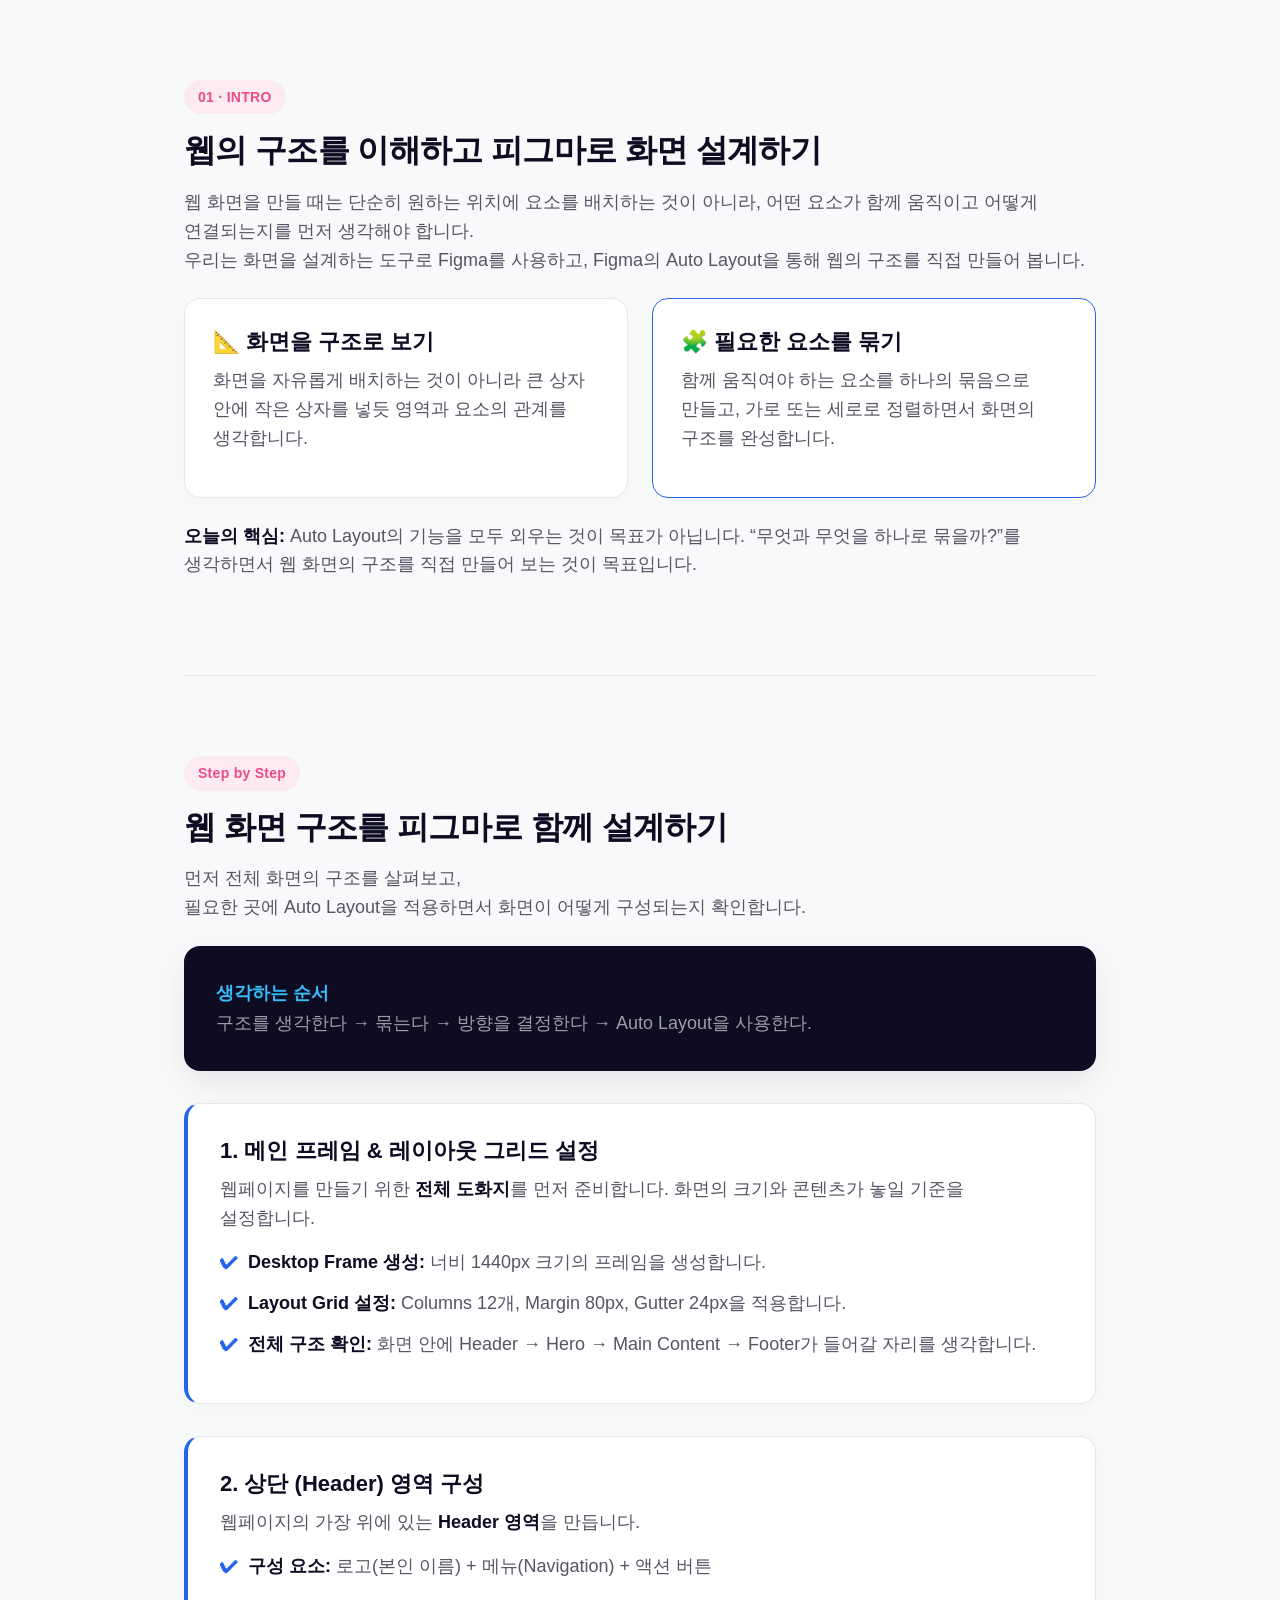
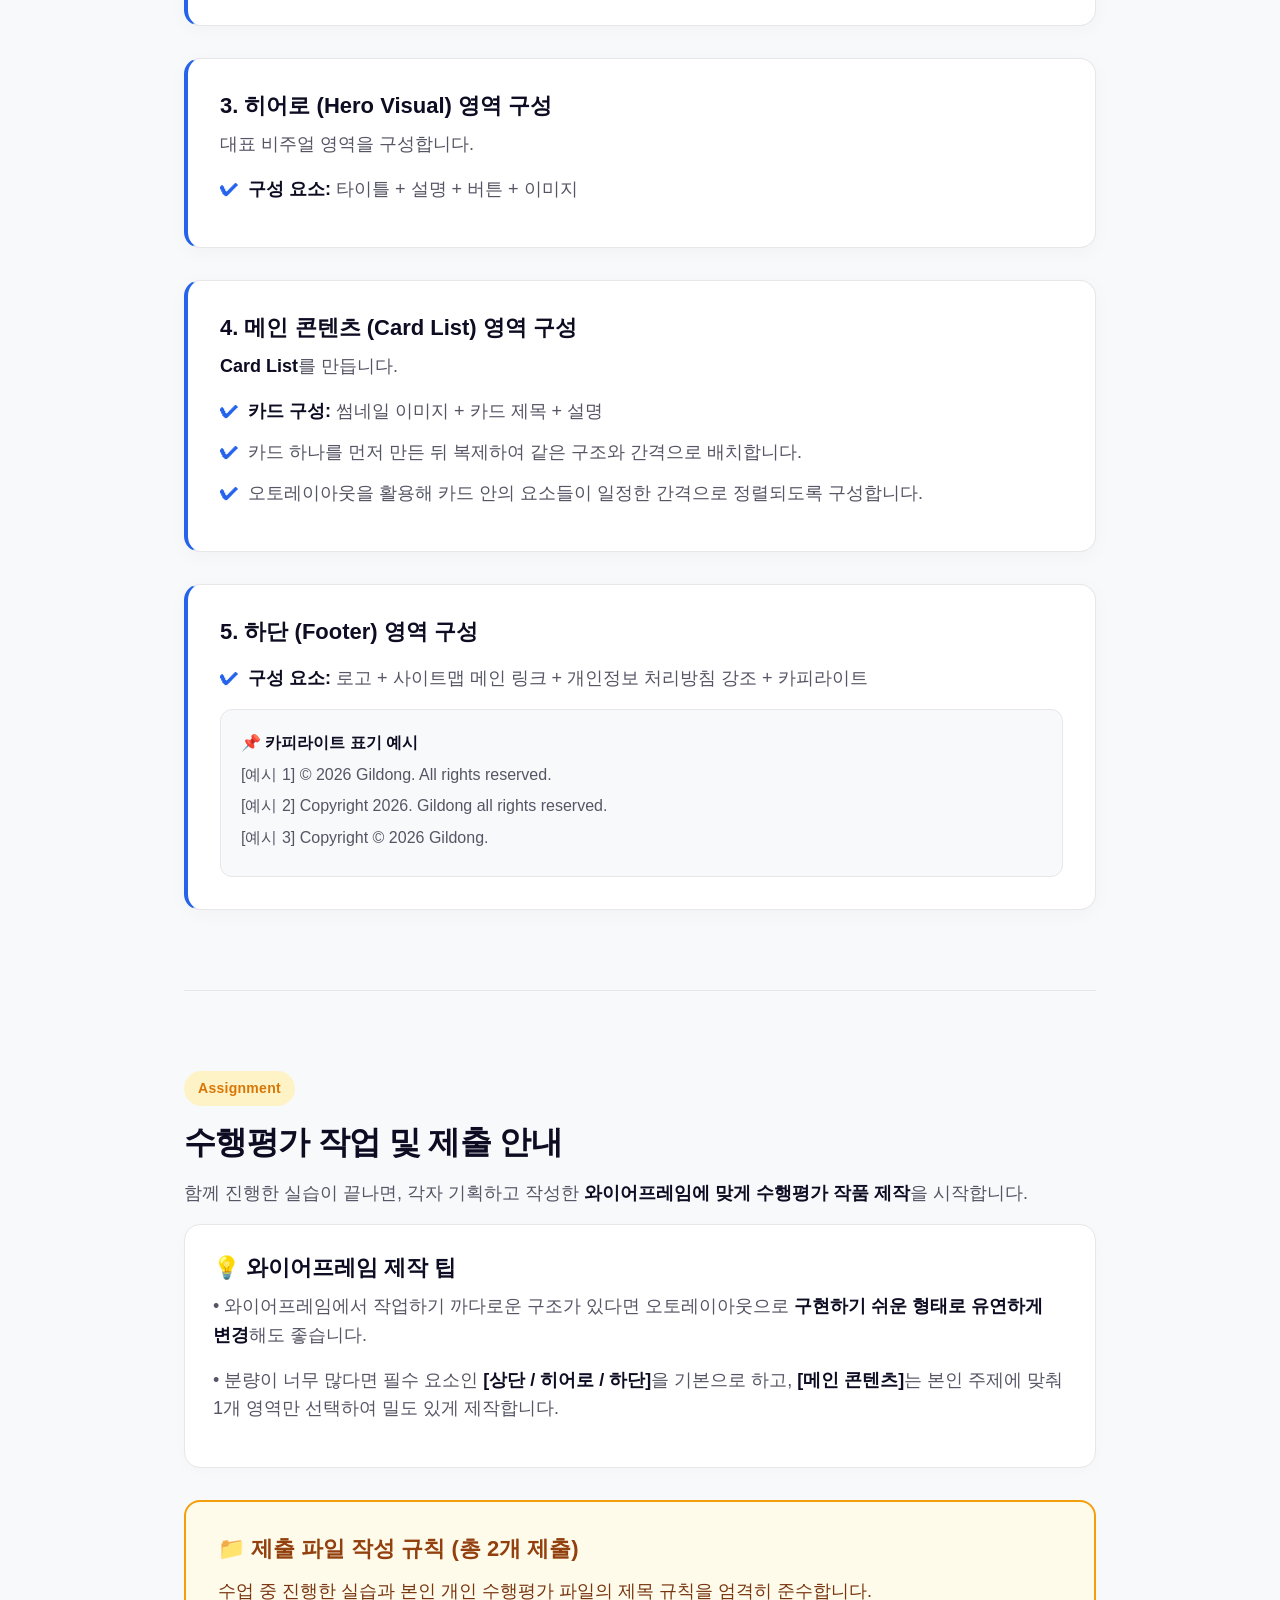
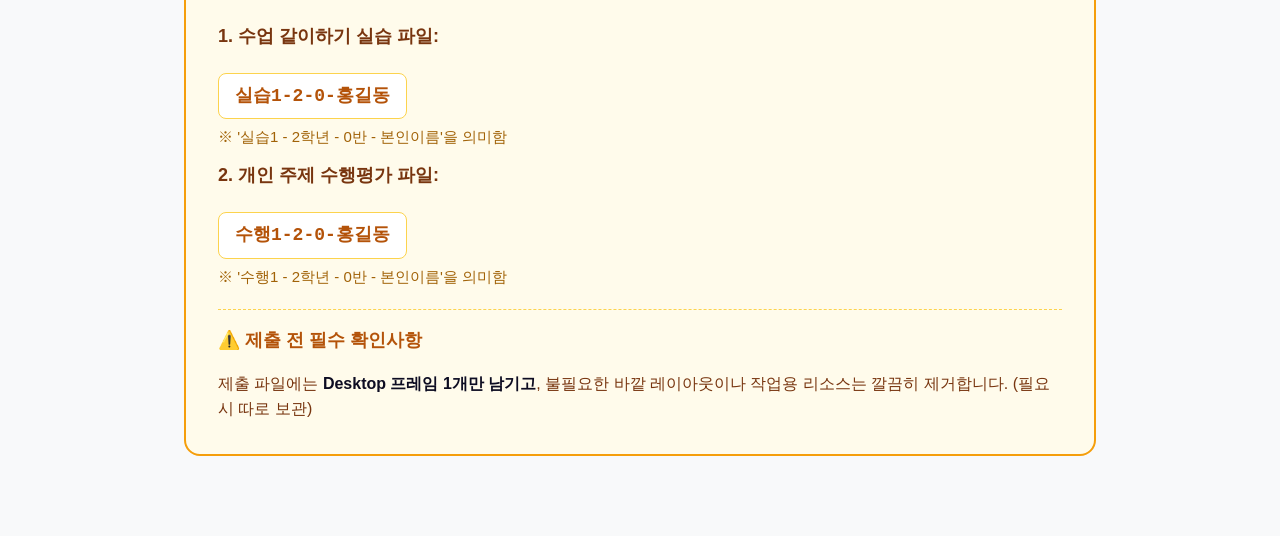
==== commit 106a0873: "update" ====
--- a/index.html
+++ b/index.html
@@ -8,186 +8,296 @@
         :root {
             --bg-main: #f8f9fa;
             --bg-card: #ffffff;
-            --text-primary: #111827;
-            --text-secondary: #4b5563;
-            --accent: #2563eb;
-            --accent-bg: #eff6ff;
-            --border: #e5e7eb;
-            --box-highlight: #8b5cf6;
+            --text-primary: #0d0c22; /* Dribbble 특유의 짙은 네이비/블랙 */
+            --text-secondary: #565565;
+            --text-muted: #9e9ea7;
+            --accent: #ea4c89; /* Dribbble 시그니처 시각 포인트 */
+            --accent-blue: #2563eb;
+            --accent-bg: #fbebf1;
+            --border: #e7e7e9;
+            --border-hover: #d0d0d5;
             --warning-bg: #fffbeb;
             --warning-border: #f59e0b;
         }
 
         * { box-sizing: border-box; margin: 0; padding: 0; }
         body {
-            font-family: -apple-system, BlinkMacSystemFont, "Segoe UI", Roboto, "Noto Sans KR", sans-serif;
+            font-family: -apple-system, BlinkMacSystemFont, "SF Pro Display", "Segoe UI", Roboto, "Noto Sans KR", sans-serif;
             background-color: var(--bg-main);
             color: var(--text-primary);
             line-height: 1.6;
-            font-size: 18px; /* 본문 기준 18px */
-        }
-
-        /* Layout */
-        .container { max-width: 900px; margin: 0 auto; padding: 0 24px; }
+            font-size: 18px;
+            -webkit-font-smoothing: antialiased;
+        }
+
+        /* Layout Container */
+        .container { max-width: 960px; margin: 0 auto; padding: 0 24px; }
         section { padding: 80px 0; border-bottom: 1px solid var(--border); }
         
         /* Typography Hierarchy Guide */
         .badge {
             display: inline-block;
-            padding: 4px 12px;
+            padding: 6px 14px;
             background-color: var(--accent-bg);
             color: var(--accent);
             font-weight: 700;
-            font-size: 16px;
+            font-size: 14px;
             border-radius: 999px;
             margin-bottom: 16px;
-        }
-        h1 { font-size: 36px; line-height: 1.3; margin-bottom: 20px; letter-spacing: -0.02em; }
-        h2 { font-size: 32px; line-height: 1.35; margin-bottom: 16px; letter-spacing: -0.01em; }
-        h3 { font-size: 22px; line-height: 1.4; margin-bottom: 8px; }
+            letter-spacing: 0.02em;
+        }
+        h1 { font-size: 40px; line-height: 1.25; margin-bottom: 20px; letter-spacing: -0.025em; font-weight: 800; }
+        h2 { font-size: 32px; line-height: 1.3; margin-bottom: 16px; letter-spacing: -0.02em; font-weight: 700; }
+        h3 { font-size: 22px; line-height: 1.4; margin-bottom: 8px; font-weight: 700; color: var(--text-primary); }
         p { color: var(--text-secondary); margin-bottom: 16px; word-break: keep-all; font-size: 18px; line-height: 1.6; }
         strong { color: var(--text-primary); }
 
-        .type-guide {
-            font-size: 16px;
-            color: #6b7280;
-            font-weight: normal;
-            display: block;
-            margin-top: 4px;
-        }
-
         /* Story Quote Box */
         .story-box {
-            background-color: #1e293b;
+            background-color: #0d0c22;
             color: #f8fafc;
             padding: 32px;
             border-radius: 16px;
             margin: 24px 0;
-        }
-        .story-box p { color: #cbd5e1; font-size: 18px; margin-bottom: 0; }
-        .story-box strong { color: #38bdf8; }
+            box-shadow: 0 12px 32px rgba(13, 12, 34, 0.08);
+        }
+        .story-box p { color: #9e9ea7; font-size: 18px; margin-bottom: 0; line-height: 1.7; }
+        .story-box strong { color: #38bdf8; font-weight: 700; }
 
         /* Cards Grid */
-        .grid-2 { display: grid; grid-template-columns: 1fr 1fr; gap: 20px; margin-top: 24px; }
+        .grid-2 { display: grid; grid-template-columns: 1fr 1fr; gap: 24px; margin-top: 24px; }
         .card {
             background: var(--bg-card);
-            padding: 24px;
-            border-radius: 12px;
+            padding: 28px;
+            border-radius: 16px;
             border: 1px solid var(--border);
+            box-shadow: 0 4px 16px rgba(0, 0, 0, 0.02);
         }
 
         /* Practice Steps & Checklist */
         .step-card {
             background: var(--bg-card);
             border: 1px solid var(--border);
-            border-left: 4px solid var(--accent);
-            padding: 24px;
-            border-radius: 8px;
-            margin-top: 20px;
-        }
-        .step-card ul { list-style: none; margin-top: 12px; }
-        .step-card li { margin-bottom: 10px; color: var(--text-secondary); position: relative; padding-left: 24px; font-size: 18px; }
-        .step-card li::before { content: "✔"; position: absolute; left: 0; color: var(--accent); font-weight: bold; }
+            border-left: 4px solid var(--accent-blue);
+            padding: 32px;
+            border-radius: 16px;
+            margin-top: 32px;
+            box-shadow: 0 4px 20px rgba(0, 0, 0, 0.03);
+        }
+        .step-card ul { list-style: none; margin-top: 16px; }
+        .step-card li { margin-bottom: 12px; color: var(--text-secondary); position: relative; padding-left: 28px; font-size: 18px; }
+        .step-card li::before { content: "✔"; position: absolute; left: 0; color: var(--accent-blue); font-weight: bold; }
 
         /* Example Box */
         .example-box {
             background-color: var(--bg-main);
             border: 1px solid var(--border);
-            padding: 16px;
-            border-radius: 8px;
-            margin-top: 12px;
+            padding: 20px;
+            border-radius: 12px;
+            margin-top: 16px;
             font-size: 16px;
         }
-        .example-box p { font-size: 16px; margin-bottom: 6px; }
+        .example-box p { font-size: 16px; margin-bottom: 6px; color: var(--text-secondary); }
 
         /* Submission Box */
         .submission-box {
             background-color: var(--warning-bg);
             border: 2px solid var(--warning-border);
-            padding: 28px;
-            border-radius: 12px;
-            margin-top: 24px;
+            padding: 32px;
+            border-radius: 16px;
+            margin-top: 32px;
         }
         .submission-code {
             background-color: #ffffff;
             border: 1px solid #fcd34d;
-            padding: 8px 14px;
-            border-radius: 6px;
-            font-family: monospace;
+            padding: 8px 16px;
+            border-radius: 8px;
+            font-family: ui-monospace, SFMono-Regular, Menlo, Monaco, Consolas, monospace;
             font-weight: 700;
             color: #b45309;
             display: inline-block;
-            margin: 4px 0;
+            margin: 6px 0;
             font-size: 18px;
         }
 
-        /* 구역별 와이어프레임 미리보기 박스 */
-.preview-box {
-    background-color: #f1f5f9;
-    border: 1px dashed #cbd5e1;
-    border-radius: 8px;
-    padding: 16px;
-    margin: 16px 0;
-}
-.preview-tag {
-    font-size: 13px;
-    font-weight: 700;
-    color: #64748b;
-    margin-bottom: 8px;
-    display: block;
-}
-
-/* Header UI Preview */
-.wf-header {
-    display: flex;
-    flex-wrap: wrap;
-    justify-content: space-between;
-    align-items: center;
-    background: #ffffff;
-    padding: 12px 20px;
-    border-radius: 6px;
-    border: 1px solid #e2e8f0;
-}
-.wf-logo { font-weight: 800; font-size: 16px; color: #2563eb; }
-.wf-menu { display: flex; gap: 16px; font-size: 14px; color: #64748b; }
-.wf-btn { background: #2563eb; color: #fff; padding: 6px 12px; border-radius: 4px; font-size: 13px; font-weight: 600; }
-
-/* Hero UI Preview */
-.wf-hero {
-    display: flex;
-    align-items: center;
-    gap: 20px;
-    background: #ffffff;
-    padding: 20px;
-    border-radius: 6px;
-    border: 1px solid #e2e8f0;
-}
-.wf-hero-text { flex: 1; }
-.wf-hero-title { font-size: 18px; font-weight: 800; color: #0f172a; margin-bottom: 6px; }
-.wf-hero-sub { font-size: 14px; color: #64748b; margin-bottom: 12px; }
-.wf-hero-img { width: 120px; height: 80px; background: #e2e8f0; border-radius: 6px; display: flex; align-items: center; justify-content: center; color: #94a3b8; font-size: 12px; }
-
-/* Cards UI Preview */
-.wf-cards-grid { display: grid; grid-template-columns: repeat(3, 1fr); gap: 12px; margin-top: 8px; }
-.wf-card-item { background: #ffffff; border: 1px solid #e2e8f0; border-radius: 6px; padding: 12px; }
-.wf-card-img { height: 50px; background: #cbd5e1; border-radius: 4px; margin-bottom: 8px; }
-.wf-card-title { font-size: 16px; font-weight: 700; color: #1e293b; margin-bottom: 4px; }
-.wf-card-desc { font-size: 14px; color: #64748b; }
-.wf-card-meta { font-size: 12px; margin-top:8px}
-
-/* Footer UI Preview */
-.wf-footer { background: #1e293b; color: #94a3b8; padding: 16px 20px; border-radius: 6px; font-size: 12px; }
-.wf-footer-top { display: flex; justify-content: space-between; margin-bottom: 12px; border-bottom: 1px solid #334155; padding-bottom: 8px; }
-.wf-footer-links { display: flex; gap: 12px; }
+        /* 🎨 DRIBBBLE STYLE WIREFRAME PREVIEW BOXES */
+        .preview-box {
+          display: none;
+            background-color: #f3f3f5;
+            border: 1px solid var(--border);
+            border-radius: 16px;
+            padding: 24px;
+            margin: 20px 0;
+        }
+        .preview-tag {
+            font-size: 13px;
+            font-weight: 700;
+            color: var(--text-muted);
+            margin-bottom: 12px;
+            display: block;
+            text-transform: uppercase;
+            letter-spacing: 0.05em;
+        }
+
+        /* Header UI Preview */
+        .wf-header {
+            display: flex;
+            justify-content: space-between;
+            align-items: center;
+            background: #ffffff;
+            padding: 16px 28px;
+            border-radius: 12px;
+            border: 1px solid var(--border);
+            box-shadow: 0 4px 12px rgba(0,0,0,0.03);
+        }
+        .wf-logo { font-weight: 900; font-size: 24px; color: var(--text-primary); letter-spacing: -0.03em; }
+        .wf-logo span { color: var(--accent); }
+        .wf-menu { display: flex; gap: 24px; font-size: 16px; font-weight: 600; color: var(--text-secondary); }
+        .wf-menu span { cursor: pointer; transition: color 0.2s; }
+        .wf-menu span:hover { color: var(--text-primary); }
+        .wf-btn { 
+            background: var(--text-primary); 
+            color: #ffffff; 
+            padding: 10px 20px; 
+            border-radius: 999px; 
+            font-size: 15px; 
+            font-weight: 700; 
+            letter-spacing: -0.01em;
+        }
+
+        /* Hero UI Preview */
+        .wf-hero {
+            display: grid;
+            grid-template-columns: 1.2fr 0.8fr;
+            gap: 32px;
+            align-items: center;
+            background: #ffffff;
+            padding: 40px;
+            border-radius: 16px;
+            border: 1px solid var(--border);
+            box-shadow: 0 8px 24px rgba(0,0,0,0.04);
+        }
+        .wf-hero-badge {
+            display: inline-block;
+            padding: 4px 12px;
+            background: #f0fdf4;
+            color: #16a34a;
+            font-size: 13px;
+            font-weight: 700;
+            border-radius: 999px;
+            margin-bottom: 12px;
+        }
+        .wf-hero-title { 
+            font-size: 40px; 
+            font-weight: 800; 
+            color: var(--text-primary); 
+            line-height: 1.2; 
+            letter-spacing: -0.03em;
+            margin-bottom: 12px; 
+        }
+        .wf-hero-sub { 
+            font-size: 20px; 
+            color: var(--text-secondary); 
+            line-height: 1.6;
+            margin-bottom: 20px; 
+        }
+        .wf-hero-img { 
+            width: 100%; 
+            height: 220px; 
+            background: linear-gradient(135deg, #6366f1 0%, #a855f7 100%); 
+            border-radius: 12px; 
+            display: flex; 
+            flex-direction: column;
+            align-items: center; 
+            justify-content: center; 
+            color: #ffffff; 
+            font-size: 14px; 
+            font-weight: 700;
+            box-shadow: inset 0 0 0 1px rgba(255,255,255,0.2);
+        }
+
+        /* Cards UI Preview (12 Column Based 3-Grid) */
+        .wf-cards-grid { 
+            display: grid; 
+            grid-template-columns: repeat(3, 1fr); 
+            gap: 20px; 
+            margin-top: 12px; 
+        }
+        .wf-card-item { 
+            background: #ffffff; 
+            border: 1px solid var(--border); 
+            border-radius: 12px; 
+            padding: 16px; 
+            transition: transform 0.2s, box-shadow 0.2s;
+        }
+        /* .wf-card-item:hover {
+            transform: translateY(-2px);
+            box-shadow: 0 12px 24px rgba(0,0,0,0.06);
+        } */
+        .wf-card-img { 
+            height: 140px; 
+            background-size: cover;
+            background-position: center;
+            border-radius: 8px; 
+            margin-bottom: 14px; 
+        }
+        .wf-card-img-1 { background: linear-gradient(135deg, #f43f5e, #fb7185); }
+        .wf-card-img-2 { background: linear-gradient(135deg, #0ba5e9, #38bdf8); }
+        .wf-card-img-3 { background: linear-gradient(135deg, #10b981, #34d399); }
+
+        .wf-card-title { font-size: 17px; font-weight: 700; color: var(--text-primary); margin-bottom: 6px; letter-spacing: -0.01em; }
+        .wf-card-desc { font-size: 16px; color: var(--text-secondary); line-height: 1.5; }
+        .wf-card-footer { 
+            display: flex; 
+            justify-content: space-between; 
+            align-items: center; 
+            margin-top: 14px; 
+            padding-top: 12px; 
+            border-top: 1px solid #f3f3f5; 
+            font-size: 13px;
+            color: var(--text-muted);
+            font-weight: 600;
+        }
+
+        /* Footer UI Preview */
+        .wf-footer { 
+            background: #0d0c22; 
+            color: #9e9ea7; 
+            padding: 32px 36px; 
+            border-radius: 16px; 
+            font-size: 16px; 
+        }
+        .wf-footer-top { 
+            display: flex; 
+            justify-content: space-between; 
+            align-items: center;
+            margin-bottom: 24px; 
+            border-bottom: 1px solid #25243a; 
+            padding-bottom: 20px; 
+        }
+        .wf-footer-links { display: flex; gap: 20px; font-weight: 500; }
+        .wf-footer-links span { cursor: pointer; }
+        .wf-footer-links span.active { color: #ffffff; font-weight: 700; }
+        .wf-footer-bottom {
+            display: flex;
+            justify-content: space-between;
+            align-items: center;
+            color: #6e6d7a;
+            font-size: 14px;
+        }
 
         /* Responsive */
         @media (max-width: 768px) {
             body { font-size: 16px; }
-            h1 { font-size: 28px; }
+            h1 { font-size: 30px; }
             h2 { font-size: 24px; }
             h3 { font-size: 20px; }
             p, .step-card li { font-size: 16px; }
             .grid-2 { grid-template-columns: 1fr; }
+            .wf-hero { grid-template-columns: 1fr; padding: 24px; }
+            .wf-cards-grid { grid-template-columns: 1fr; }
+            .wf-header { flex-direction: column; gap: 16px; align-items: flex-start; }
+            .wf-footer-top { flex-direction: column; gap: 16px; align-items: flex-start; }
             section { padding: 48px 0; }
         }
     </style>
@@ -201,270 +311,210 @@
             <span class="badge">01 · INTRO</span>
             <h2>웹의 구조를 이해하고 피그마로 화면 설계하기</h2>
             <p>웹 화면을 만들 때는 단순히 원하는 위치에 요소를 배치하는 것이 아니라, 어떤 요소가 함께 움직이고 어떻게 연결되는지를 먼저 생각해야 합니다.
-<br>
-우리는 화면을 설계하는 도구로 Figma를 사용하고, Figma의 Auto Layout을 통해 웹의 구조를 직접 만들어 봅니다.</p>
+            <br>
+            우리는 화면을 설계하는 도구로 Figma를 사용하고, Figma의 Auto Layout을 통해 웹의 구조를 직접 만들어 봅니다.</p>
 
             <div class="grid-2" style="margin-top: 24px;">
                 <div class="card">
                     <h3>📐 화면을 구조로 보기</h3>
-                    <p>화면을 자유롭게 배치하는 것이 아니라
-                      큰 상자 안에 작은 상자를 넣듯
-                      영역과 요소의 관계를 생각합니다.</p>
-                </div>
-                <div class="card" style="border-color: var(--accent);">
+                    <p>화면을 자유롭게 배치하는 것이 아니라 큰 상자 안에 작은 상자를 넣듯 영역과 요소의 관계를 생각합니다.</p>
+                </div>
+                <div class="card" style="border-color: var(--accent-blue);">
                     <h3>🧩 필요한 요소를 묶기</h3>
                     <p>함께 움직여야 하는 요소를 하나의 묶음으로 만들고, 가로 또는 세로로 정렬하면서 화면의 구조를 완성합니다.</p>
                 </div>
-                <p>오늘의 핵심: Auto Layout의 기능을 모두 외우는 것이 목표가 아닙니다. “무엇과 무엇을 하나로 묶을까?”를 생각하면서 웹 화면의 구조를 직접 만들어 보는 것이 목표입니다.</p>
-            </div>
+            </div>
+            <p style="margin-top: 24px;"><strong>오늘의 핵심:</strong> Auto Layout의 기능을 모두 외우는 것이 목표가 아닙니다. “무엇과 무엇을 하나로 묶을까?”를 생각하면서 웹 화면의 구조를 직접 만들어 보는 것이 목표입니다.</p>
         </section>
 
         <!-- PRACTICE GUIDE -->
         <section>
-    <span class="badge">Step by Step</span>
-    <h2>웹 화면 구조를 피그마로 함께 설계하기</h2>
-
-    <p>
-        먼저 전체 화면의 구조를 살펴보고,
-        <strong>큰 영역부터 작은 요소까지 차례대로</strong> 만들어 봅니다.
-        필요한 곳에 Auto Layout을 적용하면서 화면이 어떻게 구성되는지 확인합니다.
-    </p>
-
-    <div class="story-box">
-        <p>
-            <strong>생각하는 순서</strong><br>
-            ① 어떤 영역이 필요한가?
-            → ② 어떤 요소가 함께 움직이는가?
-            → ③ 하나의 묶음으로 만들 수 있는가?
-            → ④ 가로인가, 세로인가?
-            → ⑤ 필요한 곳에 Auto Layout을 적용한다.
-        </p>
-    </div>
-
-
-    <!-- STEP 1 -->
-    <div class="step-card">
-        <h3>1. 메인 프레임 & 레이아웃 그리드 설정
-            <span class="type-guide">(프레임: Desktop 1440px)</span>
-        </h3>
-
-        <p>
-            웹페이지를 만들기 위한 <strong>전체 도화지</strong>를 먼저 준비합니다.
-            화면의 크기와 콘텐츠가 놓일 기준을 설정합니다.
-        </p>
-
-        <ul>
-            <li>
-                <strong>Desktop Frame 생성:</strong>
-                너비 1440px 크기의 프레임을 생성합니다.
-            </li>
-            <li>
-                <strong>Layout Grid 설정:</strong>
-                Columns 12개, Margin 80px, Gutter 24px을 적용합니다.
-            </li>
-            <li>
-                <strong>전체 구조 확인:</strong>
-                화면 안에 Header → Hero → Main Content → Footer가 들어갈 자리를 생각합니다.
-            </li>
-        </ul>
-    </div>
-
-
-    <!-- STEP 2: HEADER -->
-    <div class="step-card">
-        <h3>2. 상단 (Header) 영역 구성
-            <span class="type-guide">(로고: 24/1.3 | 메뉴: 18/1.5)</span>
-        </h3>
-
-        <div class="preview-box">
-            <span class="preview-tag">👁️ [Step 2] 헤더 완성 예시 형태</span>
-
-            <div class="wf-header">
-                <div class="wf-logo">Gildong</div>
-
-                <div class="wf-menu">
-                    <span>소개</span>
-                    <span>핵심 역량</span>
-                    <span>프로젝트</span>
-                    <span>연락주세요</span>
-                </div>
-
-                <div class="wf-btn">시작하기</div>
-            </div>
-        </div>
-
-        <p>
-            웹페이지의 가장 위에 있는 <strong>Header 영역</strong>을 만듭니다.
-        </p>
-
-        <ul>
-            <li>
-                <strong>구성 요소:</strong>
-                로고(본인 이름) + 메뉴(Navigation) + 액션 버튼(CTA)
-            </li>
-            <li>
-                가로로 나란히 배치하고, 양쪽 끝의 위치를 생각해 봅니다.
-            </li>
-        </ul>
-    </div>
-
-
-    <!-- STEP 3: HERO -->
-    <div class="step-card">
-        <h3>3. 히어로 (Hero Visual) 영역 구성
-            <span class="type-guide">(히어로: 40/1.3 | 서브 설명: 24/1.5)</span>
-        </h3>
-
-        <div class="preview-box">
-            <span class="preview-tag">👁️ [Step 3] 히어로 완성 예시 형태</span>
-
-            <div class="wf-hero">
-                <div class="wf-hero-text">
-                    <div class="wf-hero-eyebrow">From Chaos to System</div>
-
-                    <div class="wf-hero-title">
-                        화면 너머의 구조까지 생각합니다.
+            <span class="badge">Step by Step</span>
+            <h2>웹 화면 구조를 피그마로 함께 설계하기</h2>
+
+            <p>
+                먼저 전체 화면의 구조를 살펴보고,
+                <br>
+                필요한 곳에 Auto Layout을 적용하면서 화면이 어떻게 구성되는지 확인합니다.
+            </p>
+
+            <div class="story-box">
+                <p>
+                    <strong>생각하는 순서</strong><br>
+                    구조를 생각한다 → 묶는다 → 방향을 결정한다 → Auto Layout을 사용한다.
+                </p>
+            </div>
+
+            <!-- STEP 1 -->
+            <div class="step-card">
+                <h3>1. 메인 프레임 & 레이아웃 그리드 설정
+                </h3>
+
+                <p>
+                    웹페이지를 만들기 위한 <strong>전체 도화지</strong>를 먼저 준비합니다.
+                    화면의 크기와 콘텐츠가 놓일 기준을 설정합니다.
+                </p>
+
+                <ul>
+                    <li><strong>Desktop Frame 생성:</strong> 너비 1440px 크기의 프레임을 생성합니다.</li>
+                    <li><strong>Layout Grid 설정:</strong> Columns 12개, Margin 80px, Gutter 24px을 적용합니다.</li>
+                    <li><strong>전체 구조 확인:</strong> 화면 안에 Header → Hero → Main Content → Footer가 들어갈 자리를 생각합니다.</li>
+                </ul>
+            </div>
+
+            <!-- STEP 2: HEADER -->
+            <div class="step-card">
+                <h3>2. 상단 (Header) 영역 구성
+                </h3>
+
+                <div class="preview-box">
+                    <span class="preview-tag">👁️ 헤더 완성 예시</span>
+
+                    <div class="wf-header">
+                        <div class="wf-logo">Gildong<span>.</span></div>
+
+                        <div class="wf-menu">
+                            <span>소개</span>
+                            <span>서비스</span>
+                            <span>프로젝트</span>
+                            <span>문의</span>
+                        </div>
+
+                        <div class="wf-btn">시작하기</div>
                     </div>
-
-                    <div class="wf-hero-sub">
-                        사용자의 입장에서 문제를 바라보고
-                        명확한 구조와 일관된 화면으로 해결합니다.
+                </div>
+
+                <p>웹페이지의 가장 위에 있는 <strong>Header 영역</strong>을 만듭니다.</p>
+
+                <ul>
+                    <li><strong>구성 요소:</strong> 로고(본인 이름) + 메뉴(Navigation) + 액션 버튼</li>
+                </ul>
+            </div>
+
+            <!-- STEP 3: HERO -->
+            <div class="step-card">
+                <h3>3. 히어로 (Hero Visual) 영역 구성
+                </h3>
+
+                <div class="preview-box">
+                    <span class="preview-tag">👁️ 히어로 완성 예시</span>
+
+                    <div class="wf-hero">
+                        <div class="wf-hero-text">
+                            <!-- <span class="wf-hero-badge">Figma Web Screen</span> -->
+                            <div class="wf-hero-title">사용자가 쉽게 이해하는 화면을 설계합니다</div>
+                            <div class="wf-hero-sub">화면의 구조와 콘텐츠를 정리하고, 오토레이아웃을 활용해 일관된 UI 화면을 구성합니다.</div>
+                            <div class="wf-btn" style="display:inline-block;">작업 프로세스 보기 →</div>
+                        </div>
+
+                        <div class="wf-hero-img">
+                            <span style="font-size: 28px; margin-bottom: 8px;">🎨</span>
+                            <span>VISUAL EMBED</span>
+                        </div>
                     </div>
-
-                    <div class="wf-btn" style="display:inline-block;">
-                        제가 일하는 방식 →
+                </div>
+
+                <p>대표 비주얼 영역을 구성합니다.</p>
+
+                <ul>
+                    <li><strong>구성 요소:</strong> 타이틀 + 설명 + 버튼 + 이미지</li>
+                </ul>
+            </div>
+
+            <!-- STEP 4: CARDS -->
+            <div class="step-card">
+                <h3>4. 메인 콘텐츠 (Card List) 영역 구성
+                </h3>
+
+                <div class="preview-box">
+                    <span class="preview-tag">👁️ 카드 그리드 완성 예시</span>
+
+                    <div style="font-weight:800; font-size:32px; margin-bottom:16px; color:var(--text-primary); letter-spacing:-0.02em;">
+                        주요 작업 및 서비스 ✦
                     </div>
-                </div>
-
-                <div class="wf-hero-img">IMAGE</div>
-            </div>
-        </div>
-
-        <p>시선을 사로잡는 대표 비주얼 영역을 구성합니다.</p>
-
-        <ul>
-            <li>
-                <strong>구성 요소:</strong>
-                타이틀 + 설명 + 버튼 + 이미지
-            </li>
-            <li>텍스트와 버튼은 하나의 세로 묶음, 이미지와는 가로 구조로 생각해 봅니다.</li>
-        </ul>
-    </div>
-
-
-    <!-- STEP 4: CARDS -->
-    <div class="step-card">
-        <h3>4. 메인 콘텐츠 (Card List) 영역 구성
-            <span class="type-guide">
-                (영역 제목: 32/1.35 | 카드 제목: 22/1.4 | 카드 설명: 18/1.6)
-            </span>
-        </h3>
-
-        <div class="preview-box">
-            <span class="preview-tag">👁️ [Step 4] 메인 콘텐츠 완성 예시 형태</span>
-
-            <div style="font-weight:700; font-size:15px; margin-bottom:8px; color:#0f172a;">
-                제가 일하는 방식
-            </div>
-
-            <div class="wf-cards-grid">
-
-                <div class="wf-card-item">
-                    <div class="wf-card-img"></div>
-                    <div class="wf-card-title">주요 작업</div>
-                    <div class="wf-card-desc">
-                        웹 화면을 설계하고 HTML/CSS로 구현합니다.
+
+                    <div class="wf-cards-grid">
+                        <div class="wf-card-item">
+                            <div class="wf-card-img wf-card-img-1"></div>
+                            <div class="wf-card-title">헤더 영역</div>
+                            <div class="wf-card-desc">로고와 메뉴 등 사이트를 이동하는 데 필요한 내용을 배치합니다.</div>
+                        </div>
+
+                        <div class="wf-card-item">
+                            <div class="wf-card-img wf-card-img-2"></div>
+                            <div class="wf-card-title">메인 영역</div>
+                            <div class="wf-card-desc">페이지의 주요 내용과 사용자가 필요한 정보를 보여줍니다.</div>
+                        </div>
+
+                        <div class="wf-card-item">
+                            <div class="wf-card-img wf-card-img-3"></div>
+                            <div class="wf-card-title">푸터 영역</div>
+                            <div class="wf-card-desc">회사 정보, 연락처, 이용약관 등 페이지의 부가 정보를 제공합니다.</div>
+                            <!-- <div class="wf-card-footer">
+                                <span>HTML/CSS</span>
+                                <span>Clean Code</span>
+                            </div> -->
+                        </div>
                     </div>
                 </div>
 
-                <div class="wf-card-item">
-                    <div class="wf-card-img"></div>
-                    <div class="wf-card-title">과정</div>
-                    <div class="wf-card-desc">
-                        요구사항을 파악하고 구조를 설계한 뒤 구현합니다.
+                <p><strong>Card List</strong>를 만듭니다.</p>
+
+                <ul>
+                    <li><strong>카드 구성:</strong> 썸네일 이미지 + 카드 제목 + 설명</li>
+                    <li>카드 하나를 먼저 만든 뒤 복제하여 같은 구조와 간격으로 배치합니다.</li>
+                    <li>오토레이아웃을 활용해 카드 안의 요소들이 일정한 간격으로 정렬되도록 구성합니다.</li>
+                </ul>
+            </div>
+
+            <!-- STEP 5: FOOTER -->
+            <div class="step-card">
+                <h3>5. 하단 (Footer) 영역 구성
+                </h3>
+
+                <div class="preview-box">
+                    <span class="preview-tag">👁️ 푸터 완성 예시</span>
+
+                    <div class="wf-footer">
+                        <div class="wf-footer-top">
+                            <div style="font-weight:900; font-size:20px; color:#ffffff; letter-spacing:-0.02em;">
+                                Gildong<span style="color:var(--accent);">.</span>
+                            </div>
+
+                            <div class="wf-footer-links">
+                                <span>회사소개</span>
+                                <span>고객센터</span>
+                                <span class="active">개인정보처리방침</span>
+                                <span>이용약관</span>
+                            </div>
+                        </div>
+
+                        <div class="wf-footer-bottom">
+                            <div>© 2026 Gildong. All rights reserved.</div>
+                            <div>Designed with Figma Auto Layout</div>
+                        </div>
                     </div>
                 </div>
 
-                <div class="wf-card-item">
-                    <div class="wf-card-img"></div>
-                    <div class="wf-card-title">시스템</div>
-                    <div class="wf-card-desc">
-                        반복되는 요소를 정리해 일관된 화면을 만듭니다.
-                    </div>
-                </div>
-
-            </div>
-        </div>
-
-        <p>반복되는 정보를 보여주는 <strong>Card List</strong>를 만듭니다.</p>
-
-        <ul>
-            <li>
-                <strong>카드 구성:</strong>
-                이미지 + 제목 + 설명
-            </li>
-            <li>카드 하나를 먼저 만들고, 같은 구조를 여러 개 나란히 배치해 봅니다.</li>
-        </ul>
-    </div>
-
-
-    <!-- STEP 5: FOOTER -->
-    <div class="step-card">
-        <h3>5. 하단 (Footer) 영역 구성
-            <span class="type-guide">(하단 로고: 20/1.3 | 텍스트 및 약관: 16/1.5)</span>
-        </h3>
-
-        <div class="preview-box">
-            <span class="preview-tag">👁️ [Step 5] 하단 완성 예시 형태</span>
-
-            <div class="wf-footer">
-
-                <div class="wf-footer-top">
-                    <div style="font-weight:700; color:#fff;">
-                        Gildong
-                    </div>
-
-                    <div class="wf-footer-links">
-                        <span>회사소개</span>
-                        <span>고객센터</span>
-                        <span style="font-weight:700; color:#fff;">
-                            개인정보처리방침
-                        </span>
-                        <span>이용약관</span>
-                    </div>
-                </div>
-
-                <div>
-                    © 2026 Gildong. All rights reserved.
-                </div>
-
-            </div>
-        </div>
-
-        <p>사이트의 필수 마무리 정보를 정돈합니다.</p>
-
-        <ul>
-            <li>
-                <strong>구성 요소:</strong>
-                로고 + 사이트맵 + 약관 및 정책 + 카피라이트
-            </li>
-        </ul>
-
-        <div class="example-box">
-            <p>
-                📌 <strong>카피라이트 표기 예시</strong><br>
-                [예시 1] © 2026 Gildong. All rights reserved.<br>
-                [예시 2] Copyright 2026. Gildong all rights reserved.<br>
-                [예시 3] Copyright © 2026 Gildong.
-            </p>
-        </div>
-    </div>
-</section>
+                <!-- <p>사이트의 필수 마무리 정보를 정돈합니다.</p> -->
+
+                <ul>
+                    <li><strong>구성 요소:</strong> 로고 + 사이트맵 메인 링크 + 개인정보 처리방침 강조 + 카피라이트</li>
+                </ul>
+
+                <div class="example-box">
+                    <p>📌 <strong>카피라이트 표기 예시</strong></p>
+                    <p>[예시 1] © 2026 Gildong. All rights reserved.</p>
+                    <p>[예시 2] Copyright 2026. Gildong all rights reserved.</p>
+                    <p>[예시 3] Copyright © 2026 Gildong.</p>
+                </div>
+            </div>
+        </section>
 
         <!-- EVALUATION & SUBMISSION -->
         <section style="border-bottom: none;">
             <span class="badge" style="background-color: #fef3c7; color: #d97706;">Assignment</span>
-            <h2>수행평가 1 작업 및 제출 안내</h2>
+            <h2>수행평가 작업 및 제출 안내</h2>
             
             <p>함께 진행한 실습이 끝나면, 각자 기획하고 작성한 <strong>와이어프레임에 맞게 수행평가 작품 제작</strong>을 시작합니다.</p>
 
@@ -481,12 +531,12 @@
                 <div style="margin-top: 16px;">
                     <p style="color: #78350f; font-weight: 600;">1. 수업 같이하기 실습 파일:</p>
                     <span class="submission-code">실습1-2-0-홍길동</span>
-                    <p style="font-size: 16px; color: #a16207; margin-bottom: 12px;">※ '실습1 - 2학년 - 0반 - 본인이름'을 의미함</p>
+                    <p style="font-size: 15px; color: #a16207; margin-bottom: 12px;">※ '실습1 - 2학년 - 0반 - 본인이름'을 의미함</p>
 
                     <p style="color: #78350f; font-weight: 600;">2. 개인 주제 수행평가 파일:</p>
                     <span class="submission-code">수행1-2-0-홍길동</span>
-                    <p style="font-size: 16px; color: #a16207;">※ '수행1 - 2학년 - 0반 - 본인이름'을 의미함</p>
-                  </div>
+                    <p style="font-size: 15px; color: #a16207;">※ '수행1 - 2학년 - 0반 - 본인이름'을 의미함</p>
+                </div>
 
                 <div style="margin-top: 20px; padding-top: 16px; border-top: 1px dashed #fcd34d;">
                     <p style="color: #b45309; font-weight: 700;">⚠️ 제출 전 필수 확인사항</p>
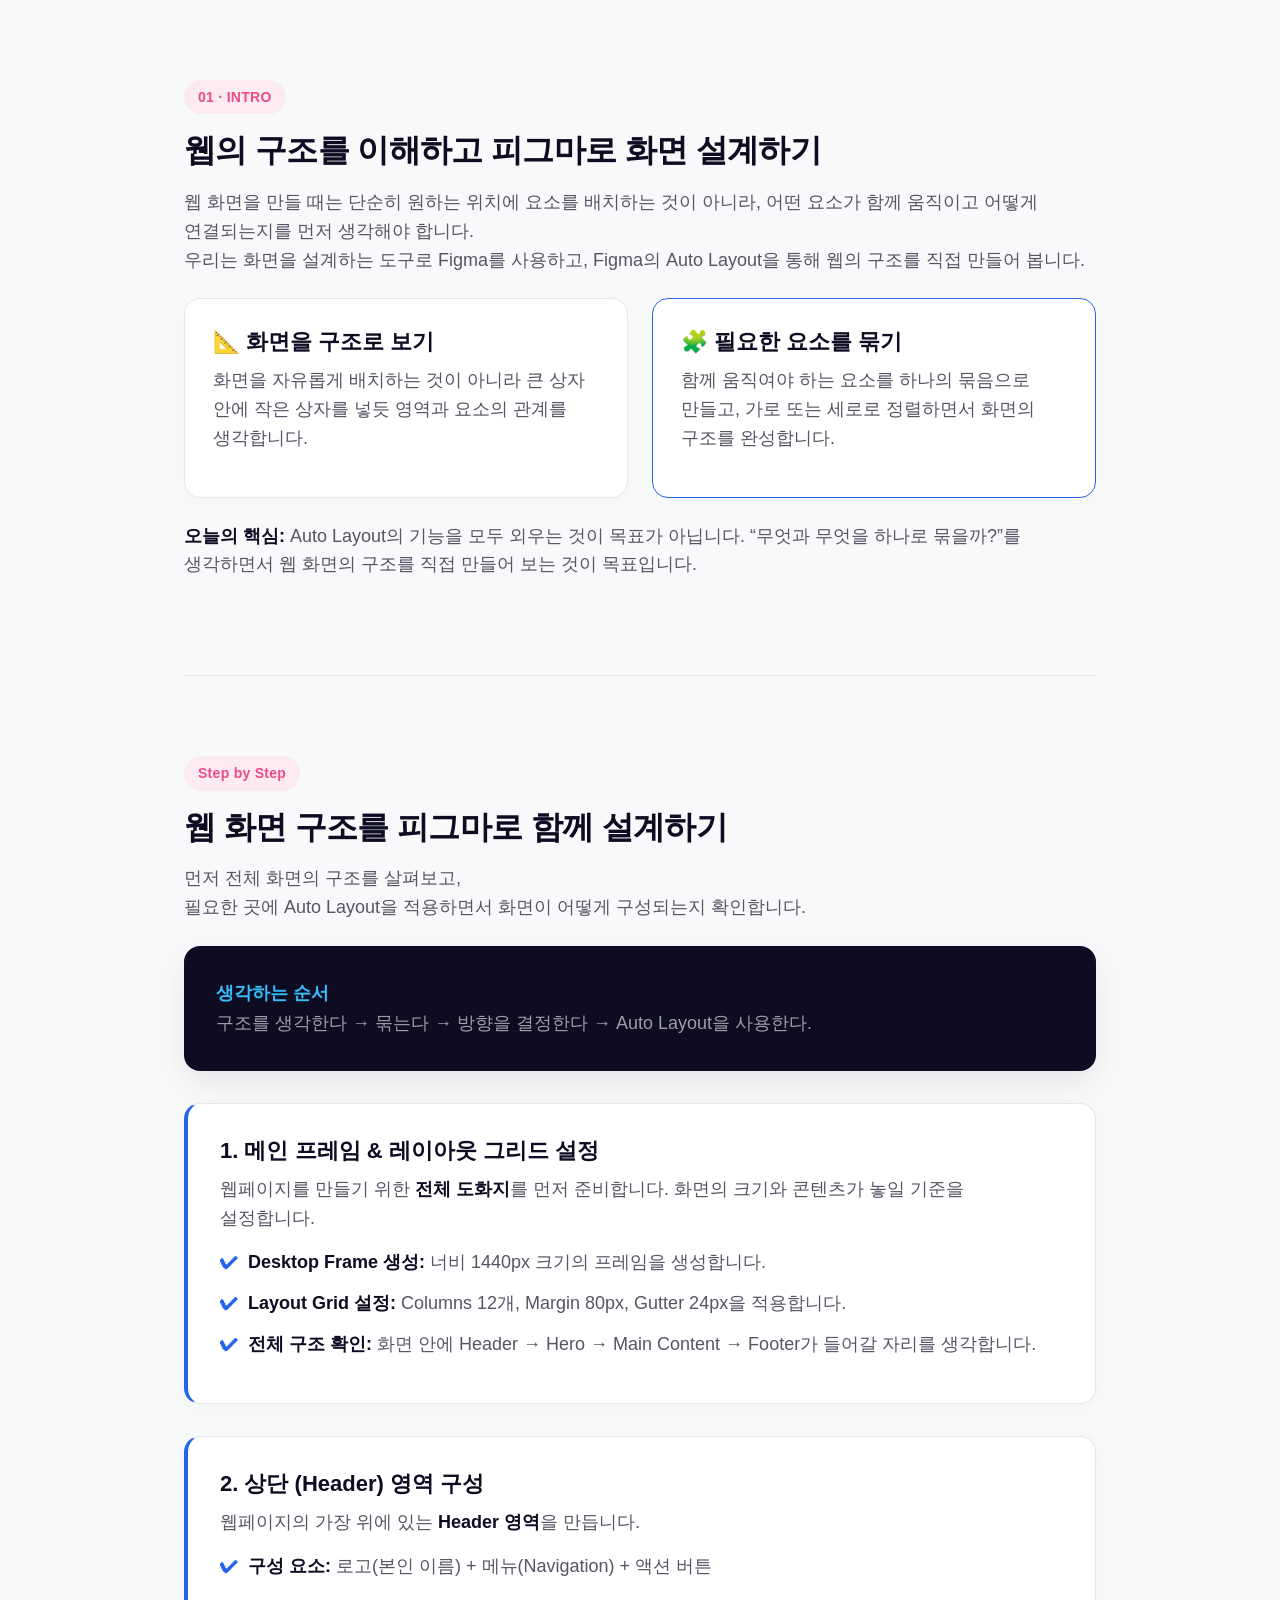
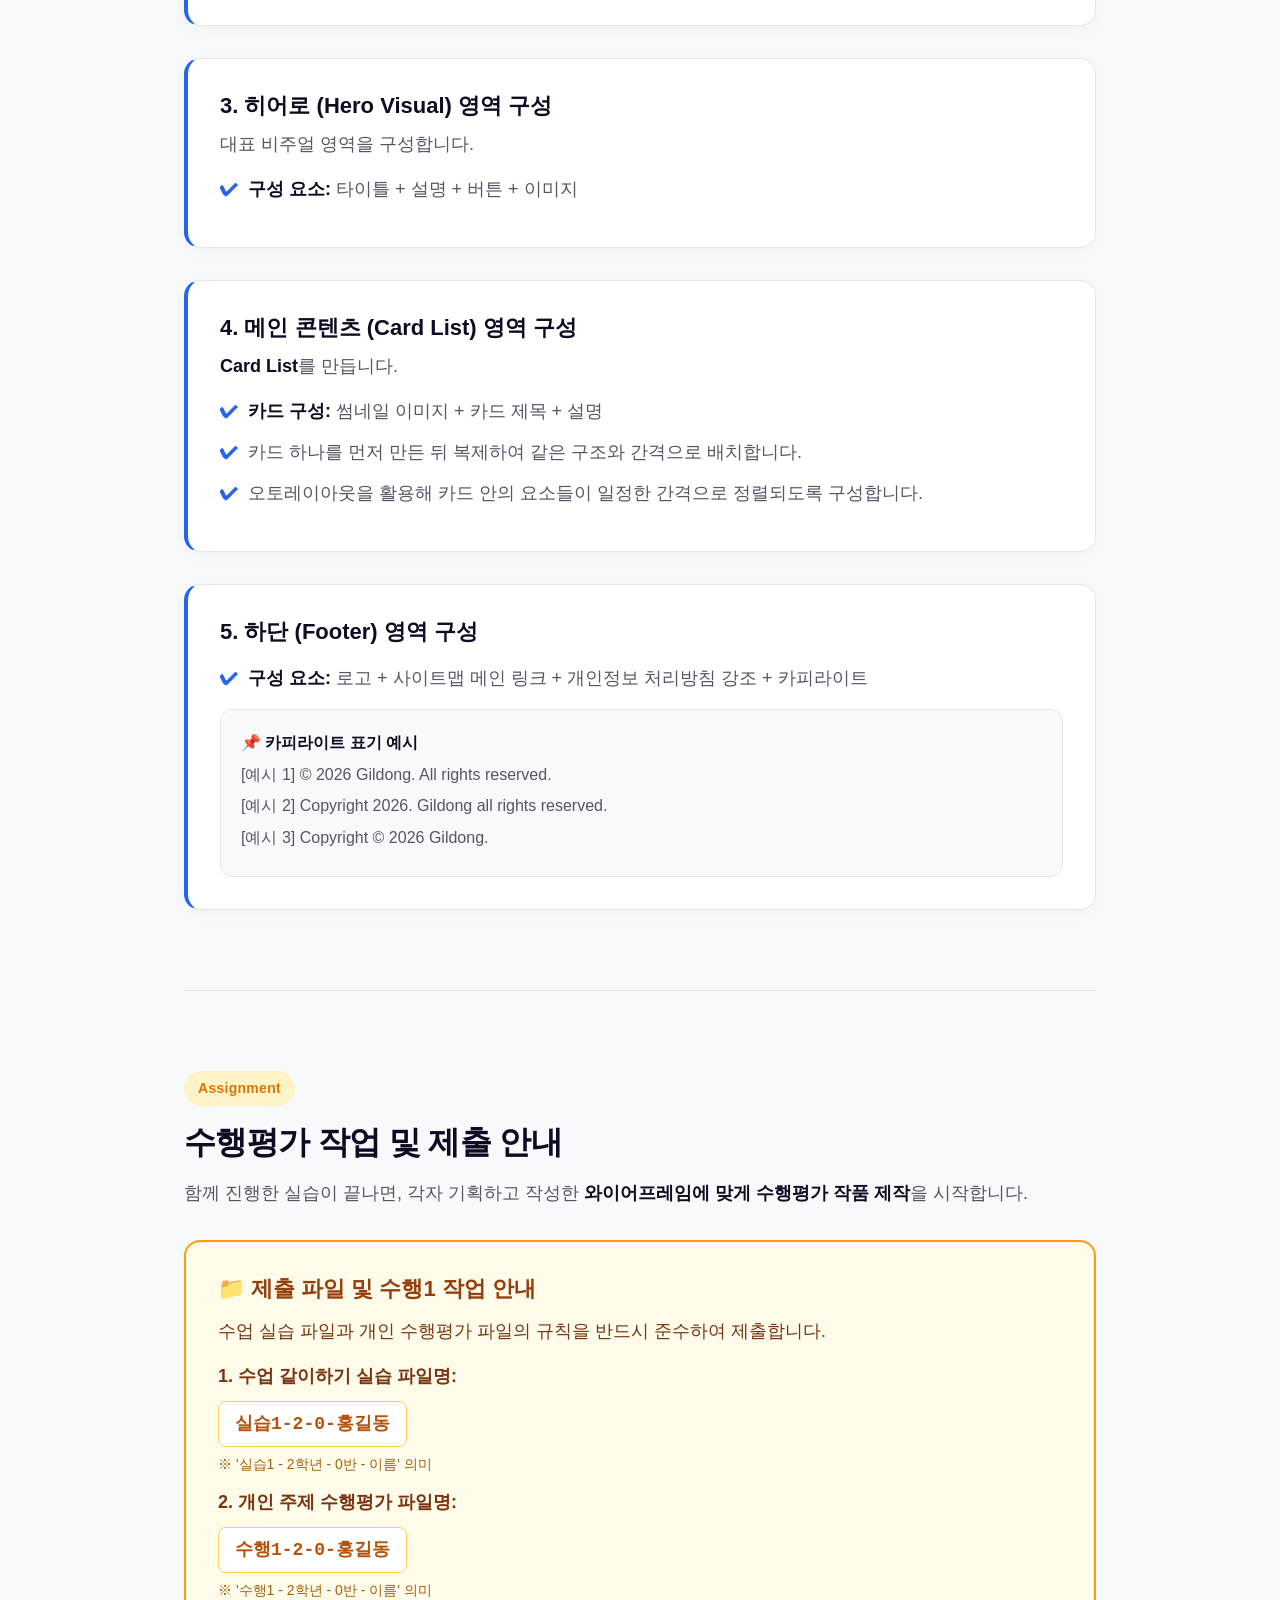
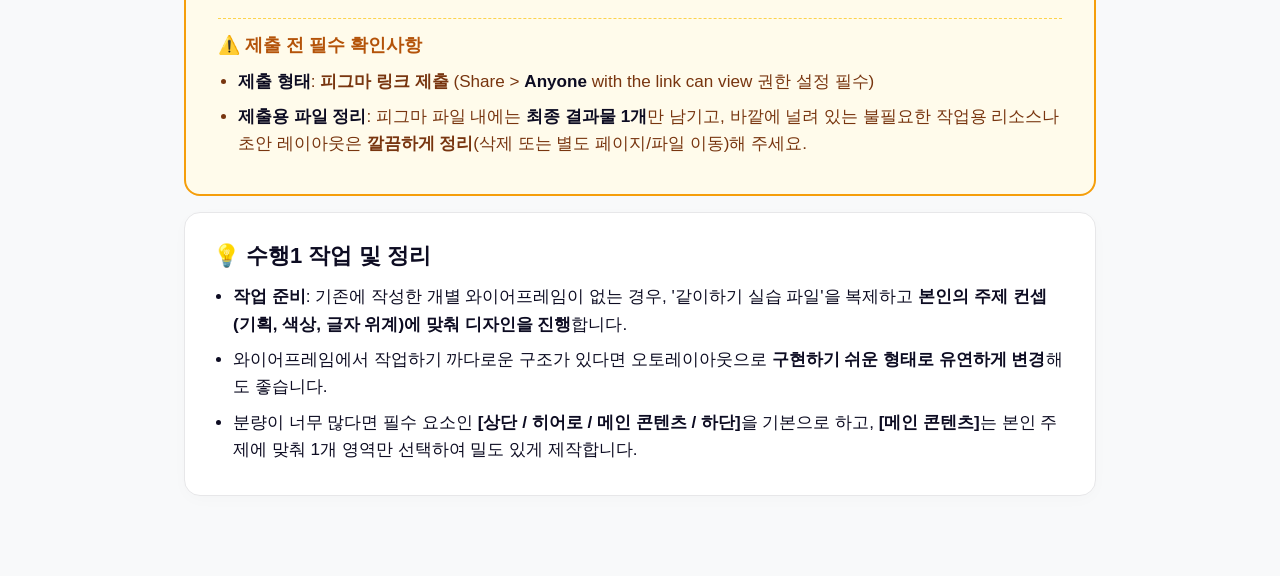
==== commit e301d1d8: "update 0911" ====
--- a/index.html
+++ b/index.html
@@ -286,6 +286,13 @@
             font-size: 14px;
         }
 
+        .list-info{margin: 0; padding-left: 20px;font-size: .95em;}
+        .submission-box .list-info{color: #78350f;}
+        .list-info li{padding:2px 0}
+        .list-info > li{padding:4px 0}
+        .list-info ul{padding-left:24px; margin-top: 4px;}
+        .list-info em{font-style: normal;font-weight: bold;}
+
         /* Responsive */
         @media (max-width: 768px) {
             body { font-size: 16px; }
@@ -513,37 +520,50 @@
 
         <!-- EVALUATION & SUBMISSION -->
         <section style="border-bottom: none;">
-            <span class="badge" style="background-color: #fef3c7; color: #d97706;">Assignment</span>
-            <h2>수행평가 작업 및 제출 안내</h2>
-            
-            <p>함께 진행한 실습이 끝나면, 각자 기획하고 작성한 <strong>와이어프레임에 맞게 수행평가 작품 제작</strong>을 시작합니다.</p>
-
-            <div class="card" style="margin-top: 16px;">
-                <h3>💡 와이어프레임 제작 팁</h3>
-                <p>• 와이어프레임에서 작업하기 까다로운 구조가 있다면 오토레이아웃으로 <strong>구현하기 쉬운 형태로 유연하게 변경</strong>해도 좋습니다.</p>
-                <p>• 분량이 너무 많다면 필수 요소인 <strong>[상단 / 히어로 / 하단]</strong>을 기본으로 하고, <strong>[메인 콘텐츠]</strong>는 본인 주제에 맞춰 1개 영역만 선택하여 밀도 있게 제작합니다.</p>
-            </div>
-
-            <div class="submission-box">
-                <h3 style="color: #92400e; margin-bottom: 12px; font-size: 22px;">📁 제출 파일 작성 규칙 (총 2개 제출)</h3>
-                <p style="color: #78350f;">수업 중 진행한 실습과 본인 개인 수행평가 파일의 제목 규칙을 엄격히 준수합니다.</p>
-                
-                <div style="margin-top: 16px;">
-                    <p style="color: #78350f; font-weight: 600;">1. 수업 같이하기 실습 파일:</p>
-                    <span class="submission-code">실습1-2-0-홍길동</span>
-                    <p style="font-size: 15px; color: #a16207; margin-bottom: 12px;">※ '실습1 - 2학년 - 0반 - 본인이름'을 의미함</p>
-
-                    <p style="color: #78350f; font-weight: 600;">2. 개인 주제 수행평가 파일:</p>
-                    <span class="submission-code">수행1-2-0-홍길동</span>
-                    <p style="font-size: 15px; color: #a16207;">※ '수행1 - 2학년 - 0반 - 본인이름'을 의미함</p>
-                </div>
-
-                <div style="margin-top: 20px; padding-top: 16px; border-top: 1px dashed #fcd34d;">
-                    <p style="color: #b45309; font-weight: 700;">⚠️ 제출 전 필수 확인사항</p>
-                    <p style="color: #78350f; font-size: 16px; margin-bottom: 0;">제출 파일에는 <strong>Desktop 프레임 1개만 남기고</strong>, 불필요한 바깥 레이아웃이나 작업용 리소스는 깔끔히 제거합니다. (필요 시 따로 보관)</p>
-                </div>
-            </div>
-        </section>
+    <span class="badge" style="background-color: #fef3c7; color: #d97706;">Assignment</span>
+    <h2>수행평가 작업 및 제출 안내</h2>
+    
+    <p>함께 진행한 실습이 끝나면, 각자 기획하고 작성한 <strong>와이어프레임에 맞게 수행평가 작품 제작</strong>을 시작합니다.</p>
+
+    <div class="submission-box">
+        <h3 style="color: #92400e; margin-bottom: 12px; font-size: 22px;">📁 제출 파일 및 수행1 작업 안내</h3>
+        <p style="color: #78350f; margin-bottom: 16px;">수업 실습 파일과 개인 수행평가 파일의 규칙을 반드시 준수하여 제출합니다.</p>
+        
+        <!-- 파일명 규칙 -->
+        <div style="margin-top: 16px;">
+            <p style="color: #78350f; font-weight: 600; margin-bottom: 4px;">1. 수업 같이하기 실습 파일명:</p>
+            <span class="submission-code">실습1-2-0-홍길동</span>
+            <p style="font-size: 14px; color: #a16207; margin-bottom: 12px;">※ '실습1 - 2학년 - 0반 - 이름' 의미</p>
+
+            <p style="color: #78350f; font-weight: 600; margin-bottom: 4px;">2. 개인 주제 수행평가 파일명:</p>
+            <span class="submission-code">수행1-2-0-홍길동</span>
+            <p style="font-size: 14px; color: #a16207;">※ '수행1 - 2학년 - 0반 - 이름' 의미</p>
+        </div>
+
+        <!-- 제출 전 필수 확인사항 -->
+        <div style="margin-top: 16px; padding-top: 12px; border-top: 1px dashed #fcd34d;">
+            <p style="color: #b45309; font-weight: 700; margin-bottom: 4px;">⚠️ 제출 전 필수 확인사항</p>
+            <!-- <p style="color: #78350f; font-size: 15px; margin-bottom: 0;">
+                제출용 피그마 파일 내에는 최종 <strong>Desktop 프레임 1개만 남기고</strong>, 바깥의 불필요한 작업용 리소스나 레이아웃은 깔끔히 정리(삭제 또는 별도 파일 보관)합니다. 제출은 <strong>피그마 링크(Share &gt; Anyone with the link can view)</strong>로 제출합니다.
+            </p> -->
+            <ul class="list-info">
+              <li><strong>제출 형태</strong>: <em>피그마 링크 제출</em> (Share > <strong>Anyone</strong> with the link can view 권한 설정 필수)</li>
+              <li><strong>제출용 파일 정리</strong>: 피그마 파일 내에는 <strong>최종 결과물 1개</strong>만 남기고, 바깥에 널려 있는 불필요한 작업용 리소스나 초안 레이아웃은 <em>깔끔하게 정리</em>(삭제 또는 별도 페이지/파일 이동)해 주세요.</li>
+            </ul>
+        </div>
+    </div>
+
+    <div class="card" style="margin-top: 16px;">
+        <h3>💡 수행1 작업 및 정리</h3>
+        <ul class="list-info">
+          <li><strong>작업 준비</strong>: 기존에 작성한 개별 와이어프레임이 없는 경우, '같이하기 실습 파일'을 복제하고
+          <em>본인의 주제 컨셉(기획, 색상, 글자 위계)에 맞춰 디자인을 진행</em>합니다.</li>
+          <li>와이어프레임에서 작업하기 까다로운 구조가 있다면 오토레이아웃으로 <em>구현하기 쉬운 형태로 유연하게 변경</em>해도 좋습니다.</li>
+          <li>분량이 너무 많다면 필수 요소인 <strong>[상단 / 히어로 / 메인 콘텐츠 / 하단]</strong>을 기본으로 하고, <strong>[메인 콘텐츠]</strong>는 본인 주제에 맞춰 1개 영역만 선택하여 밀도 있게 제작합니다.</li>
+        </ul>
+    </div>
+
+</section>
 
     </div>
 
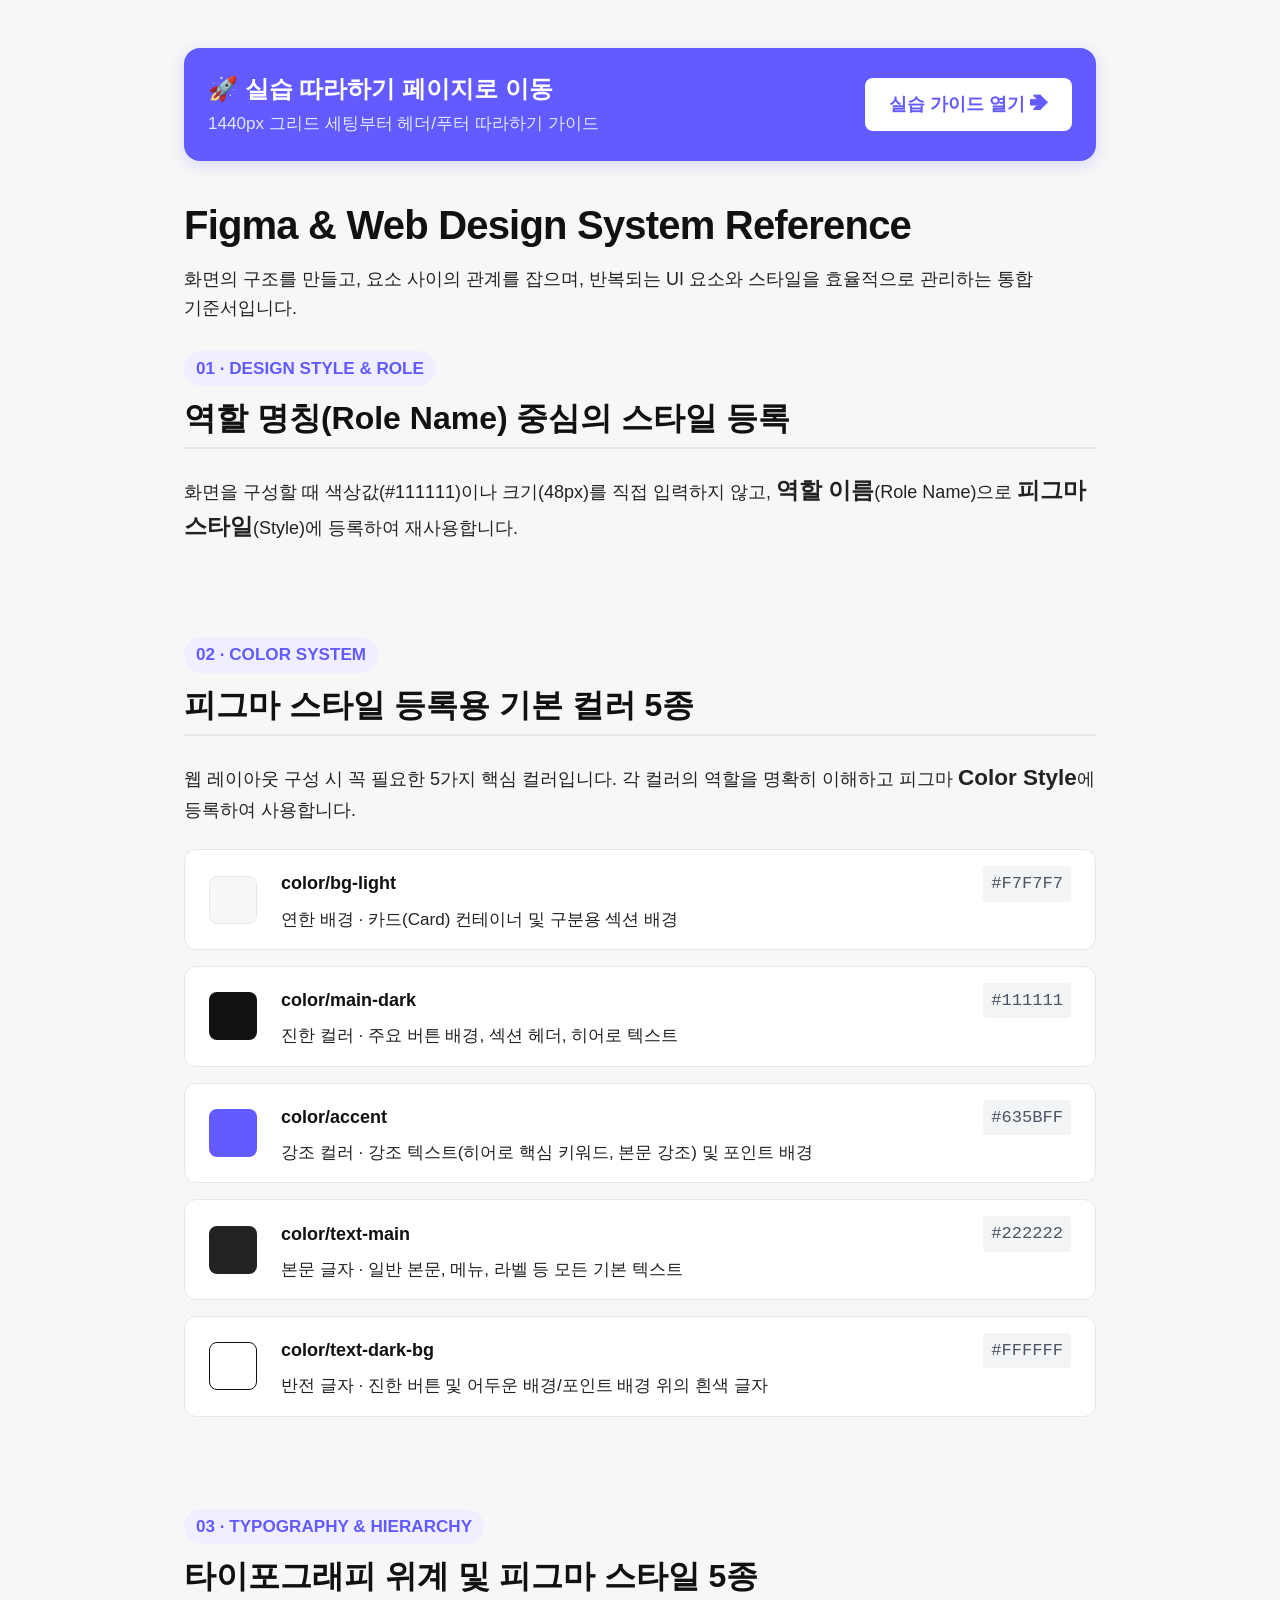
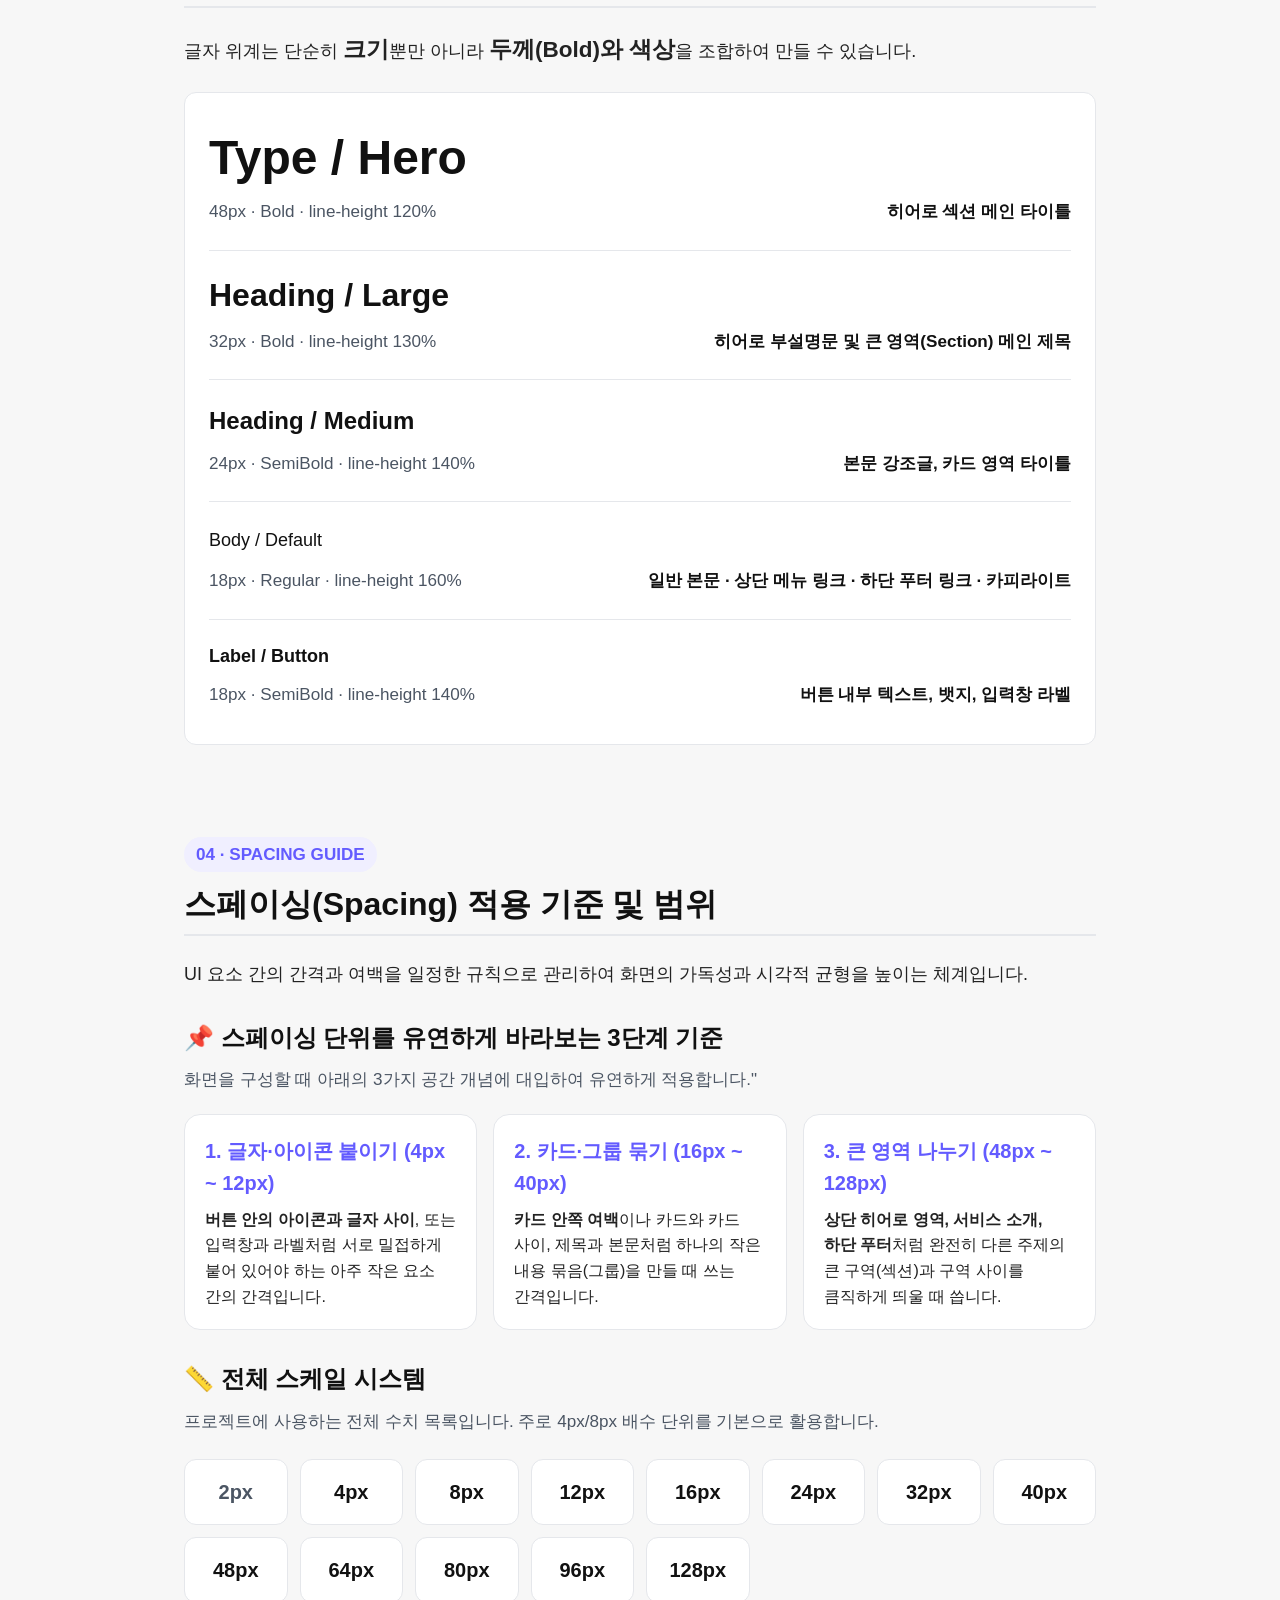
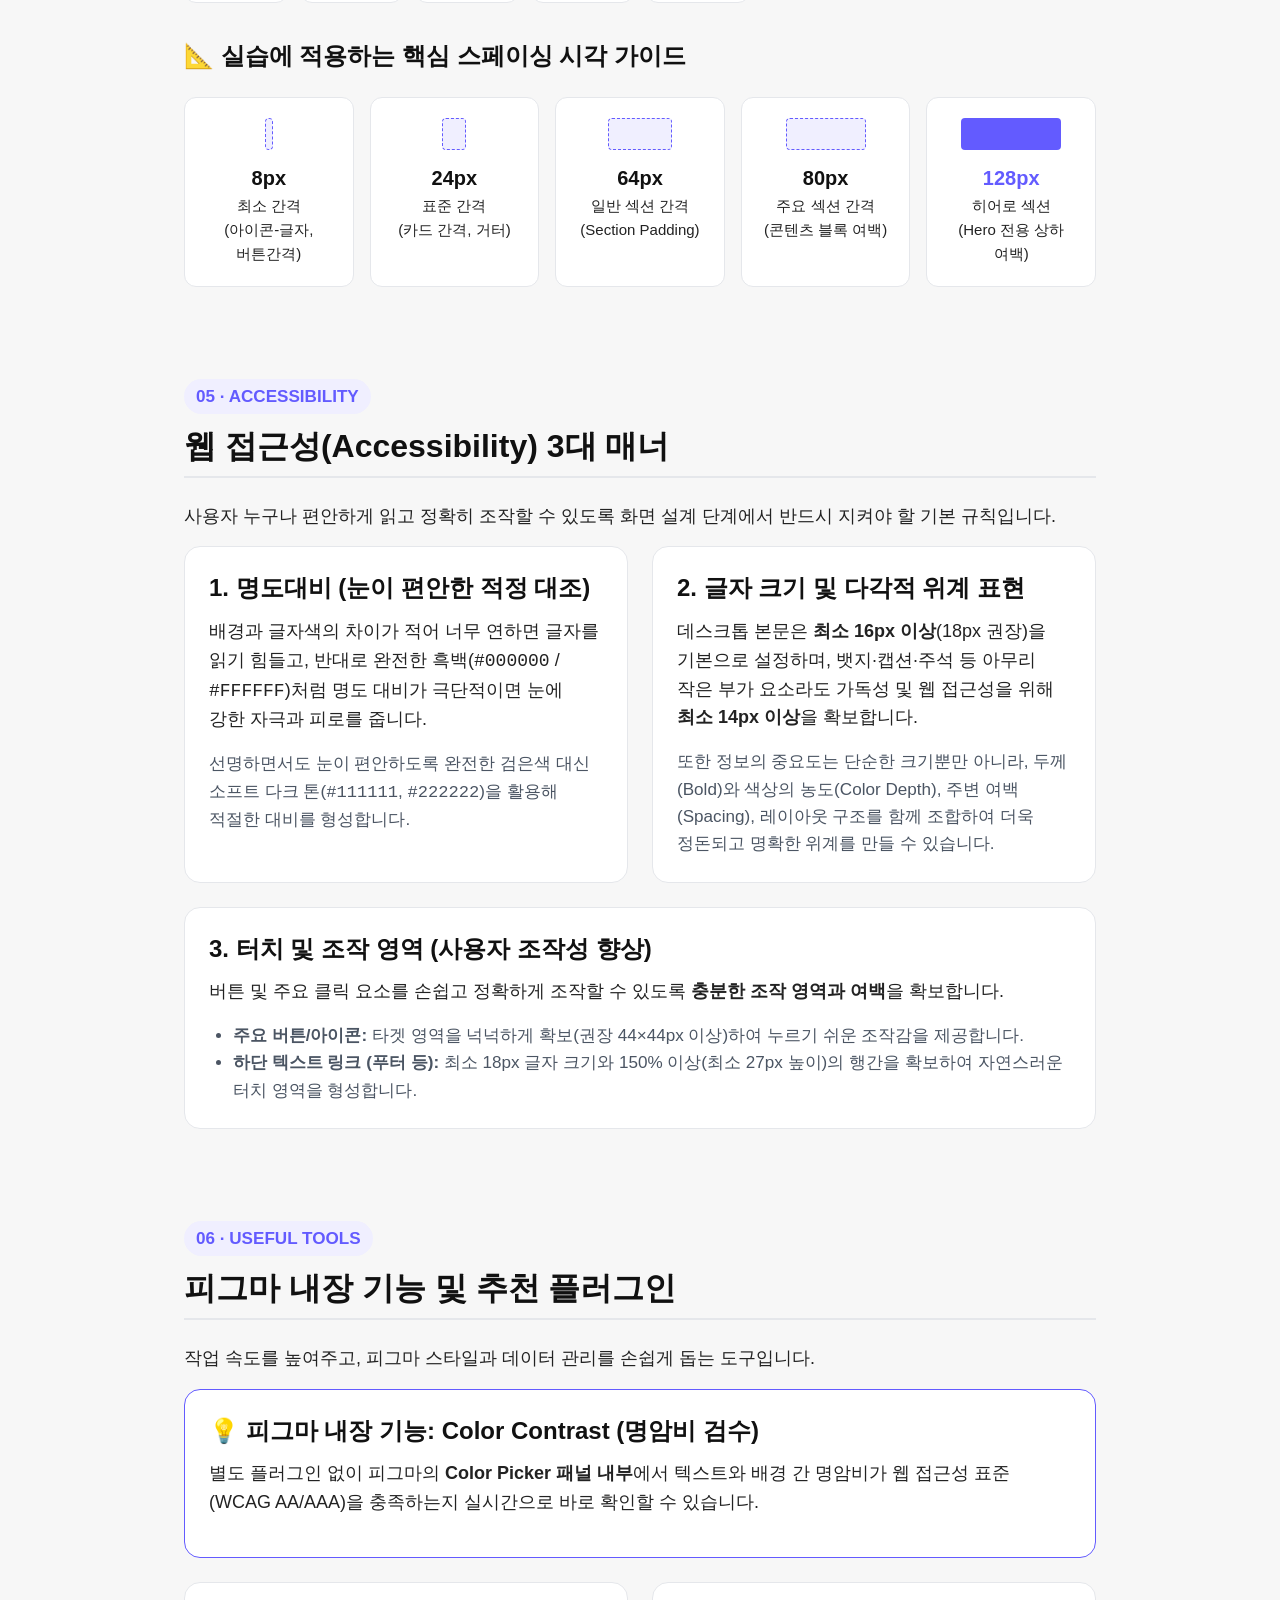
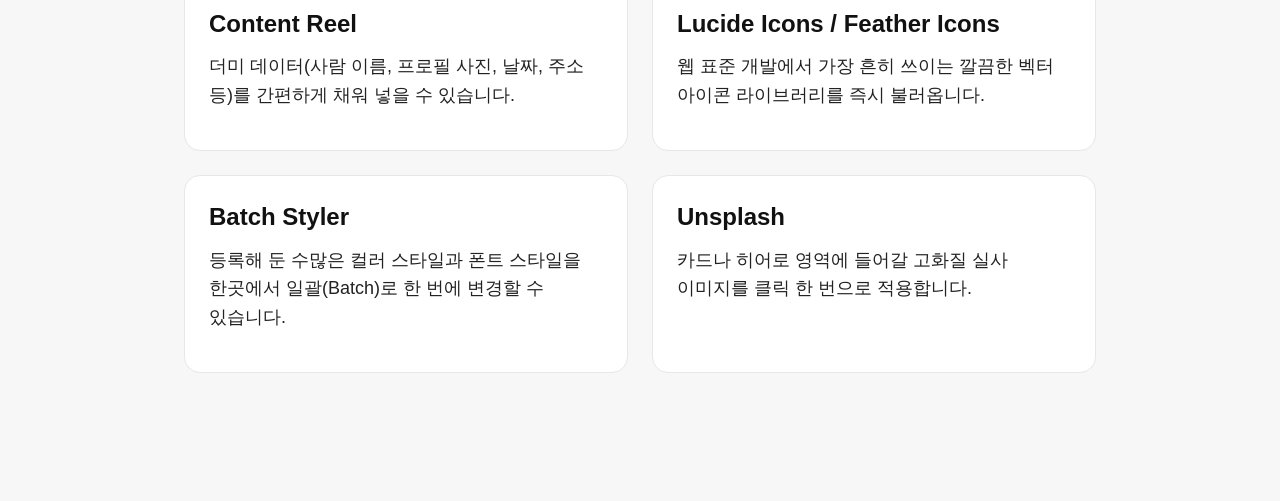
==== commit 3c8fc45a: "11" ====
--- a/index.html
+++ b/index.html
@@ -1,311 +1,219 @@
 <!DOCTYPE html>
-<html lang="ko">
-<head>
+<html lang="ko"><head>
     <meta charset="UTF-8">
     <meta name="viewport" content="width=device-width, initial-scale=1.0">
-    <title>웹 레이아웃과 오토레이아웃의 본질 가이드</title>
+    <title>피그마 &amp; 웹 레이아웃 종합 레퍼런스 가이드</title>
     <style>
         :root {
-            --bg-main: #f8f9fa;
+            --bg-main: #f7f7f7;
             --bg-card: #ffffff;
-            --text-primary: #0d0c22; /* Dribbble 특유의 짙은 네이비/블랙 */
-            --text-secondary: #565565;
-            --text-muted: #9e9ea7;
-            --accent: #ea4c89; /* Dribbble 시그니처 시각 포인트 */
-            --accent-blue: #2563eb;
-            --accent-bg: #fbebf1;
-            --border: #e7e7e9;
-            --border-hover: #d0d0d5;
-            --warning-bg: #fffbeb;
-            --warning-border: #f59e0b;
+            --text-primary: #111111;
+            --text-secondary: #222222;
+            --text-muted: #4b5563;
+            --accent: #635bff;
+            --accent-light: #f0efff;
+            --border: #e5e7eb;
+            --code-bg: #1e293b;
         }
 
         * { box-sizing: border-box; margin: 0; padding: 0; }
+        
         body {
-            font-family: -apple-system, BlinkMacSystemFont, "SF Pro Display", "Segoe UI", Roboto, "Noto Sans KR", sans-serif;
+            font-family: -apple-system, BlinkMacSystemFont, "Segoe UI", Roboto, "Noto Sans KR", sans-serif;
             background-color: var(--bg-main);
             color: var(--text-primary);
             line-height: 1.6;
-            font-size: 18px;
-            -webkit-font-smoothing: antialiased;
-        }
-
-        /* Layout Container */
-        .container { max-width: 960px; margin: 0 auto; padding: 0 24px; }
-        section { padding: 80px 0; border-bottom: 1px solid var(--border); }
+            font-size: 18px; /* 기준 폰트 크기 18px */
+        }
+        *[hidden]{display: none!important;}
+
+        /* Container: Padding 48px(Top/Bottom), 24px(Left/Right) - 8px 배수 */
+        .container { 
+            max-width: 960px; 
+            margin: 0 auto; 
+            padding: 48px 24px; 
+        }
         
-        /* Typography Hierarchy Guide */
-        .badge {
-            display: inline-block;
-            padding: 6px 14px;
-            background-color: var(--accent-bg);
-            color: var(--accent);
-            font-weight: 700;
-            font-size: 14px;
-            border-radius: 999px;
-            margin-bottom: 16px;
-            letter-spacing: 0.02em;
-        }
-        h1 { font-size: 40px; line-height: 1.25; margin-bottom: 20px; letter-spacing: -0.025em; font-weight: 800; }
-        h2 { font-size: 32px; line-height: 1.3; margin-bottom: 16px; letter-spacing: -0.02em; font-weight: 700; }
-        h3 { font-size: 22px; line-height: 1.4; margin-bottom: 8px; font-weight: 700; color: var(--text-primary); }
-        p { color: var(--text-secondary); margin-bottom: 16px; word-break: keep-all; font-size: 18px; line-height: 1.6; }
-        strong { color: var(--text-primary); }
-
-        /* Story Quote Box */
-        .story-box {
-            background-color: #0d0c22;
-            color: #f8fafc;
-            padding: 32px;
+        /* Quick Link Banner: Margin 40px, Padding 24px - 8px 배수 */
+        .quick-link-banner {
+            background-color: var(--accent);
+            color: #ffffff;
+            padding: 24px;
             border-radius: 16px;
-            margin: 24px 0;
-            box-shadow: 0 12px 32px rgba(13, 12, 34, 0.08);
-        }
-        .story-box p { color: #9e9ea7; font-size: 18px; margin-bottom: 0; line-height: 1.7; }
-        .story-box strong { color: #38bdf8; font-weight: 700; }
-
-        /* Cards Grid */
-        .grid-2 { display: grid; grid-template-columns: 1fr 1fr; gap: 24px; margin-top: 24px; }
-        .card {
-            background: var(--bg-card);
-            padding: 28px;
-            border-radius: 16px;
-            border: 1px solid var(--border);
-            box-shadow: 0 4px 16px rgba(0, 0, 0, 0.02);
-        }
-
-        /* Practice Steps & Checklist */
-        .step-card {
-            background: var(--bg-card);
-            border: 1px solid var(--border);
-            border-left: 4px solid var(--accent-blue);
-            padding: 32px;
-            border-radius: 16px;
-            margin-top: 32px;
-            box-shadow: 0 4px 20px rgba(0, 0, 0, 0.03);
-        }
-        .step-card ul { list-style: none; margin-top: 16px; }
-        .step-card li { margin-bottom: 12px; color: var(--text-secondary); position: relative; padding-left: 28px; font-size: 18px; }
-        .step-card li::before { content: "✔"; position: absolute; left: 0; color: var(--accent-blue); font-weight: bold; }
-
-        /* Example Box */
-        .example-box {
-            background-color: var(--bg-main);
-            border: 1px solid var(--border);
-            padding: 20px;
-            border-radius: 12px;
-            margin-top: 16px;
-            font-size: 16px;
-        }
-        .example-box p { font-size: 16px; margin-bottom: 6px; color: var(--text-secondary); }
-
-        /* Submission Box */
-        .submission-box {
-            background-color: var(--warning-bg);
-            border: 2px solid var(--warning-border);
-            padding: 32px;
-            border-radius: 16px;
-            margin-top: 32px;
-        }
-        .submission-code {
-            background-color: #ffffff;
-            border: 1px solid #fcd34d;
-            padding: 8px 16px;
-            border-radius: 8px;
-            font-family: ui-monospace, SFMono-Regular, Menlo, Monaco, Consolas, monospace;
-            font-weight: 700;
-            color: #b45309;
-            display: inline-block;
-            margin: 6px 0;
-            font-size: 18px;
-        }
-
-        /* 🎨 DRIBBBLE STYLE WIREFRAME PREVIEW BOXES */
-        .preview-box {
-          display: none;
-            background-color: #f3f3f5;
-            border: 1px solid var(--border);
-            border-radius: 16px;
-            padding: 24px;
-            margin: 20px 0;
-        }
-        .preview-tag {
-            font-size: 13px;
-            font-weight: 700;
-            color: var(--text-muted);
-            margin-bottom: 12px;
-            display: block;
-            text-transform: uppercase;
-            letter-spacing: 0.05em;
-        }
-
-        /* Header UI Preview */
-        .wf-header {
             display: flex;
             justify-content: space-between;
             align-items: center;
+            margin-bottom: 40px;
+            box-shadow: 0 4px 16px rgba(99, 91, 255, 0.2);
+        }
+        .quick-link-banner a {
             background: #ffffff;
-            padding: 16px 28px;
-            border-radius: 12px;
-            border: 1px solid var(--border);
-            box-shadow: 0 4px 12px rgba(0,0,0,0.03);
-        }
-        .wf-logo { font-weight: 900; font-size: 24px; color: var(--text-primary); letter-spacing: -0.03em; }
-        .wf-logo span { color: var(--accent); }
-        .wf-menu { display: flex; gap: 24px; font-size: 16px; font-weight: 600; color: var(--text-secondary); }
-        .wf-menu span { cursor: pointer; transition: color 0.2s; }
-        .wf-menu span:hover { color: var(--text-primary); }
-        .wf-btn { 
-            background: var(--text-primary); 
-            color: #ffffff; 
-            padding: 10px 20px; 
-            border-radius: 999px; 
-            font-size: 15px; 
-            font-weight: 700; 
-            letter-spacing: -0.01em;
-        }
-
-        /* Hero UI Preview */
-        .wf-hero {
-            display: grid;
-            grid-template-columns: 1.2fr 0.8fr;
-            gap: 32px;
-            align-items: center;
-            background: #ffffff;
-            padding: 40px;
-            border-radius: 16px;
-            border: 1px solid var(--border);
-            box-shadow: 0 8px 24px rgba(0,0,0,0.04);
-        }
-        .wf-hero-badge {
+            color: var(--accent);
+            padding: 12px 24px;
+            border-radius: 8px;
+            text-decoration: none;
+            font-weight: 700;
+            font-size: 18px;
+            transition: all 0.2s;
+        }
+        .quick-link-banner a:hover { opacity: 0.9; transform: translateY(-1px); }
+
+        section { margin-bottom: 80px; }
+
+        .badge {
             display: inline-block;
             padding: 4px 12px;
-            background: #f0fdf4;
-            color: #16a34a;
-            font-size: 13px;
+            background-color: var(--accent-light);
+            color: var(--accent);
             font-weight: 700;
+            font-size: .95em;
             border-radius: 999px;
+            margin-top: 12px;
             margin-bottom: 12px;
         }
-        .wf-hero-title { 
-            font-size: 40px; 
-            font-weight: 800; 
-            color: var(--text-primary); 
-            line-height: 1.2; 
-            letter-spacing: -0.03em;
-            margin-bottom: 12px; 
-        }
-        .wf-hero-sub { 
-            font-size: 20px; 
-            color: var(--text-secondary); 
-            line-height: 1.6;
-            margin-bottom: 20px; 
-        }
-        .wf-hero-img { 
-            width: 100%; 
-            height: 220px; 
-            background: linear-gradient(135deg, #6366f1 0%, #a855f7 100%); 
-            border-radius: 12px; 
-            display: flex; 
-            flex-direction: column;
-            align-items: center; 
-            justify-content: center; 
-            color: #ffffff; 
-            font-size: 14px; 
+
+        /* Typography Hierarchy (8px/4px 기반) */
+        h1 { font-size: 40px; margin-bottom: 16px; letter-spacing: -0.02em; line-height: 1.2; }
+        h2 { font-size: 32px; margin-bottom: 24px; border-bottom: 2px solid var(--border); padding-bottom: 8px; line-height: 1.3; }
+        h3 { font-size: 24px; margin-bottom: 12px; line-height: 1.4; }
+        p { color: var(--text-secondary); margin-bottom: 16px; word-break: keep-all; font-size: 18px; }
+
+        /* Cards & Grids */
+        .card { 
+            background: var(--bg-card); 
+            padding: 24px; 
+            border-radius: 16px; 
+            border: 1px solid var(--border);
+        }
+        .grid-2 { display: grid; grid-template-columns: 1fr 1fr; gap: 24px; }
+        
+        table { width: 100%; border-collapse: collapse; margin: 16px 0; font-size: 18px; }
+        th, td { padding: 12px 16px; text-align: left; border-bottom: 1px solid var(--border); }
+        th { background-color: var(--bg-main); font-weight: 700; }
+
+        /* Hidden Section / Accordion */
+        .hidden-section {
+            background: var(--bg-card);
+            border: 1px solid var(--border);
+            border-radius: 12px;
+            margin-bottom: 16px;
+            overflow: hidden;
+        }
+        .toggle-btn {
+            width: 100%;
+            padding: 24px;
+            background: none;
+            border: none;
+            text-align: left;
+            font-size: 20px;
             font-weight: 700;
-            box-shadow: inset 0 0 0 1px rgba(255,255,255,0.2);
-        }
-
-        /* Cards UI Preview (12 Column Based 3-Grid) */
-        .wf-cards-grid { 
-            display: grid; 
-            grid-template-columns: repeat(3, 1fr); 
-            gap: 20px; 
-            margin-top: 12px; 
-        }
-        .wf-card-item { 
-            background: #ffffff; 
-            border: 1px solid var(--border); 
-            border-radius: 12px; 
-            padding: 16px; 
-            transition: transform 0.2s, box-shadow 0.2s;
-        }
-        /* .wf-card-item:hover {
-            transform: translateY(-2px);
-            box-shadow: 0 12px 24px rgba(0,0,0,0.06);
-        } */
-        .wf-card-img { 
-            height: 140px; 
-            background-size: cover;
-            background-position: center;
-            border-radius: 8px; 
-            margin-bottom: 14px; 
-        }
-        .wf-card-img-1 { background: linear-gradient(135deg, #f43f5e, #fb7185); }
-        .wf-card-img-2 { background: linear-gradient(135deg, #0ba5e9, #38bdf8); }
-        .wf-card-img-3 { background: linear-gradient(135deg, #10b981, #34d399); }
-
-        .wf-card-title { font-size: 17px; font-weight: 700; color: var(--text-primary); margin-bottom: 6px; letter-spacing: -0.01em; }
-        .wf-card-desc { font-size: 16px; color: var(--text-secondary); line-height: 1.5; }
-        .wf-card-footer { 
-            display: flex; 
-            justify-content: space-between; 
-            align-items: center; 
-            margin-top: 14px; 
-            padding-top: 12px; 
-            border-top: 1px solid #f3f3f5; 
-            font-size: 13px;
-            color: var(--text-muted);
-            font-weight: 600;
-        }
-
-        /* Footer UI Preview */
-        .wf-footer { 
-            background: #0d0c22; 
-            color: #9e9ea7; 
-            padding: 32px 36px; 
-            border-radius: 16px; 
-            font-size: 16px; 
-        }
-        .wf-footer-top { 
-            display: flex; 
-            justify-content: space-between; 
-            align-items: center;
-            margin-bottom: 24px; 
-            border-bottom: 1px solid #25243a; 
-            padding-bottom: 20px; 
-        }
-        .wf-footer-links { display: flex; gap: 20px; font-weight: 500; }
-        .wf-footer-links span { cursor: pointer; }
-        .wf-footer-links span.active { color: #ffffff; font-weight: 700; }
-        .wf-footer-bottom {
+            color: var(--text-primary);
+            cursor: pointer;
             display: flex;
             justify-content: space-between;
             align-items: center;
-            color: #6e6d7a;
-            font-size: 14px;
-        }
-
-        .list-info{margin: 0; padding-left: 20px;font-size: .95em;}
-        .submission-box .list-info{color: #78350f;}
-        .list-info li{padding:2px 0}
-        .list-info > li{padding:4px 0}
-        .list-info ul{padding-left:24px; margin-top: 4px;}
-        .list-info em{font-style: normal;font-weight: bold;}
-
-        /* Responsive */
-        @media (max-width: 768px) {
-            body { font-size: 16px; }
-            h1 { font-size: 30px; }
-            h2 { font-size: 24px; }
-            h3 { font-size: 20px; }
-            p, .step-card li { font-size: 16px; }
+        }
+        .toggle-btn:hover { background-color: var(--bg-main); }
+        .toggle-content {
+            padding: 24px;
+            border-top: 1px solid var(--border);
+            display: none;
+        }
+        .toggle-content.active { display: block; }
+        .unlock-icon { font-size: .95em; color: #10b981; background: #d1fae5; padding: 4px 8px; border-radius: 4px; }
+
+        /* Color Preview Style */
+        .color-preview-list {
+            display: flex;
+            flex-direction: column;
+            gap: 16px;
+            margin-top: 24px;
+        }
+        .color-item {
+            display: flex;
+            align-items: center;
+            gap: 24px;
+            padding: 16px 24px;
+            background: #ffffff;
+            border: 1px solid #e5e7eb;
+            border-radius: 12px;
+        }
+        .color-chip {
+            width: 48px;
+            height: 48px;
+            border-radius: 8px;
+            flex-shrink: 0;
+        }
+        .color-info { flex-grow: 1; }
+        .color-header {
+            display: flex;
+            justify-content: space-between;
+            align-items: center;
+            margin-bottom: 4px;
+        }
+        .color-name { font-size: 18px; font-weight: 700; color: #111111; }
+        .color-hex {
+            font-family: monospace;
+            font-size: .95em;
+            color: #4b5563;
+            background: #f3f4f6;
+            padding: 4px 8px;
+            border-radius: 4px;
+        }
+        .color-desc { font-size: .95em; color: #222222; }
+
+        /* Typography Preview Style */
+        .typo-preview-list {
+            display: flex;
+            flex-direction: column;
+            margin-top: 24px;
+            background: #ffffff;
+            border: 1px solid #e5e7eb;
+            border-radius: 12px;
+            padding: 12px 24px;
+        }
+        .typo-item {
+            padding: 24px 0;
+            border-bottom: 1px solid #e5e7eb;
+        }
+        .typo-item:last-child { border-bottom: none; }
+        .typo-preview-text { color: #111111; margin-bottom: 12px; word-break: keep-all; }
+        .typo-meta {
+            display: flex;
+            justify-content: space-between;
+            align-items: center;
+            font-size: .95em;
+        }
+        .typo-spec { color: #4b5563; font-weight: 500; }
+        .typo-use { color: #111111; font-weight: 600; }
+
+        /* Spacing Visual Grid */
+        .spacing-grid {
+            display: grid;
+            grid-template-columns: repeat(auto-fit, minmax(160px, 1fr));
+            gap: 16px;
+            margin-top: 24px;
+        }
+        .spacing-card {
+            background: #ffffff;
+            border: 1px solid #e5e7eb;
+            border-radius: 12px;
+            padding: 20px;
+            text-align: center;
+        }
+        .spacing-visual {
+            background: var(--accent-light);
+            border: 1px dashed var(--accent);
+            margin: 0 auto 12px auto;
+            border-radius: 4px;
+        }
+
+        strong.primary{font-size: 1.25em;}
+
+        @media (max-width: 640px) {
+            .typo-meta { flex-direction: column; align-items: flex-start; gap: 4px; }
             .grid-2 { grid-template-columns: 1fr; }
-            .wf-hero { grid-template-columns: 1fr; padding: 24px; }
-            .wf-cards-grid { grid-template-columns: 1fr; }
-            .wf-header { flex-direction: column; gap: 16px; align-items: flex-start; }
-            .wf-footer-top { flex-direction: column; gap: 16px; align-items: flex-start; }
-            section { padding: 48px 0; }
+            .quick-link-banner { flex-direction: column; gap: 16px; text-align: center; }
         }
     </style>
 </head>
@@ -313,259 +221,398 @@
 
     <div class="container">
         
-        <!-- INTRO -->
+        <!-- TOP QUICK LINK -->
+        <div class="quick-link-banner">
+            <div>
+                <h3 style="color: #fff; margin-bottom: 4px;">🚀 실습 따라하기 페이지로 이동</h3>
+                <p style="color: #e0e7ff; margin-bottom: 0; font-size: .95em;">1440px 그리드 세팅부터 헤더/푸터 따라하기 가이드</p>
+            </div>
+            <a href="index.html">실습 가이드 열기 ➔</a>
+        </div>
+
+        <h1>Figma &amp; Web Design System Reference</h1>
+        <p>화면의 구조를 만들고, 요소 사이의 관계를 잡으며, 반복되는 UI 요소와 스타일을 효율적으로 관리하는 통합 기준서입니다.</p>
+
+        <!-- SECTION 01: DESIGN TOKEN & STYLE RULE -->
         <section>
-            <span class="badge">01 · INTRO</span>
-            <h2>웹의 구조를 이해하고 피그마로 화면 설계하기</h2>
-            <p>웹 화면을 만들 때는 단순히 원하는 위치에 요소를 배치하는 것이 아니라, 어떤 요소가 함께 움직이고 어떻게 연결되는지를 먼저 생각해야 합니다.
-            <br>
-            우리는 화면을 설계하는 도구로 Figma를 사용하고, Figma의 Auto Layout을 통해 웹의 구조를 직접 만들어 봅니다.</p>
-
-            <div class="grid-2" style="margin-top: 24px;">
+            <span class="badge">01 · DESIGN STYLE &amp; ROLE</span>
+            <h2>역할 명칭(Role Name) 중심의 스타일 등록</h2>
+            <p>화면을 구성할 때 색상값(#111111)이나 크기(48px)를 직접 입력하지 않고, <strong class="primary">역할 이름</strong>(Role Name)으로 <strong class="primary">피그마 스타일</strong>(Style)에 등록하여 재사용합니다.</p>
+            
+            <div class="grid-2" hidden="">
                 <div class="card">
-                    <h3>📐 화면을 구조로 보기</h3>
-                    <p>화면을 자유롭게 배치하는 것이 아니라 큰 상자 안에 작은 상자를 넣듯 영역과 요소의 관계를 생각합니다.</p>
-                </div>
-                <div class="card" style="border-color: var(--accent-blue);">
-                    <h3>🧩 필요한 요소를 묶기</h3>
-                    <p>함께 움직여야 하는 요소를 하나의 묶음으로 만들고, 가로 또는 세로로 정렬하면서 화면의 구조를 완성합니다.</p>
-                </div>
-            </div>
-            <p style="margin-top: 24px;"><strong>오늘의 핵심:</strong> Auto Layout의 기능을 모두 외우는 것이 목표가 아닙니다. “무엇과 무엇을 하나로 묶을까?”를 생각하면서 웹 화면의 구조를 직접 만들어 보는 것이 목표입니다.</p>
+                    <h3>❌ 값 직접 지정 (하드코딩)</h3>
+                    <p>글자 크기 48px, Bold, 색상 #111111...<br>새로운 화면을 만들 때마다 치수와 색상값을 다시 기억하고 일일이 지정해야 합니다.</p>
+                </div>
+                <div class="card" style="border-color: var(--accent);">
+                    <h3>⭕ 역할 이름으로 등록 (스타일 사용)</h3>
+                    <p><code>Hero Title</code>, <code>bg/light</code>, <code>text/main</code>...<br>역할 이름을 미리 등록해 두면 클릭 한 번으로 통일된 레이아웃 디자인을 빠르게 완성할 수 있습니다.</p>
+                </div>
+            </div>
         </section>
 
-        <!-- PRACTICE GUIDE -->
+        <!-- SECTION 02: COLOR SYSTEM -->
         <section>
-            <span class="badge">Step by Step</span>
-            <h2>웹 화면 구조를 피그마로 함께 설계하기</h2>
-
-            <p>
-                먼저 전체 화면의 구조를 살펴보고,
-                <br>
-                필요한 곳에 Auto Layout을 적용하면서 화면이 어떻게 구성되는지 확인합니다.
+            <span class="badge">02 · COLOR SYSTEM</span>
+            <h2>피그마 스타일 등록용 기본 컬러 5종</h2>
+            <p>웹 레이아웃 구성 시 꼭 필요한 5가지 핵심 컬러입니다. 각 컬러의 역할을 명확히 이해하고 피그마 <strong class="primary">Color Style</strong>에 등록하여 사용합니다.</p>
+
+            <div class="color-preview-list">
+                <!-- 1. 연한 배경 -->
+                <div class="color-item">
+                    <div class="color-chip" style="background-color: #F7F7F7; border: 1px solid #E5E7EB;"></div>
+                    <div class="color-info">
+                        <div class="color-header">
+                            <span class="color-name">color/bg-light</span>
+                            <span class="color-hex">#F7F7F7</span>
+                        </div>
+                        <div class="color-desc">연한 배경 · 카드(Card) 컨테이너 및 구분용 섹션 배경</div>
+                    </div>
+                </div>
+
+                <!-- 2. 진한 컬러 (버튼 / 헤더) -->
+                <div class="color-item">
+                    <div class="color-chip" style="background-color: #111111;"></div>
+                    <div class="color-info">
+                        <div class="color-header">
+                            <span class="color-name">color/main-dark</span>
+                            <span class="color-hex">#111111</span>
+                        </div>
+                        <div class="color-desc">진한 컬러 · 주요 버튼 배경, 섹션 헤더, 히어로 텍스트</div>
+                    </div>
+                </div>
+
+                <!-- 3. 강조 컬러 -->
+                <div class="color-item">
+                    <div class="color-chip" style="background-color: #635BFF;"></div>
+                    <div class="color-info">
+                        <div class="color-header">
+                            <span class="color-name">color/accent</span>
+                            <span class="color-hex">#635BFF</span>
+                        </div>
+                        <div class="color-desc">강조 컬러 · 강조 텍스트(히어로 핵심 키워드, 본문 강조) 및 포인트 배경</div>
+                    </div>
+                </div>
+
+                <!-- 4. 본문 글자 -->
+                <div class="color-item">
+                    <div class="color-chip" style="background-color: #222222;"></div>
+                    <div class="color-info">
+                        <div class="color-header">
+                            <span class="color-name">color/text-main</span>
+                            <span class="color-hex">#222222</span>
+                        </div>
+                        <div class="color-desc">본문 글자 · 일반 본문, 메뉴, 라벨 등 모든 기본 텍스트</div>
+                    </div>
+                </div>
+
+                <!-- 5. 진한 배경 글자 -->
+                <div class="color-item">
+                    <div class="color-chip" style="background-color: #FFFFFF; border: 1px solid #111111;"></div>
+                    <div class="color-info">
+                        <div class="color-header">
+                            <span class="color-name">color/text-dark-bg</span>
+                            <span class="color-hex">#FFFFFF</span>
+                        </div>
+                        <div class="color-desc">반전 글자 · 진한 버튼 및 어두운 배경/포인트 배경 위의 흰색 글자</div>
+                    </div>
+                </div>
+            </div>
+        </section>
+
+        <!-- SECTION 03: TYPOGRAPHY -->
+        <section>
+            <span class="badge">03 · TYPOGRAPHY &amp; HIERARCHY</span>
+            <h2>타이포그래피 위계 및 피그마 스타일 5종</h2>
+            <p>글자 위계는 단순히 <strong class="primary">크기</strong>뿐만 아니라 <strong class="primary">두께(Bold)와 색상</strong>을 조합하여 만들 수 있습니다.</p>
+
+            <div class="typo-preview-list">
+                <div class="typo-item">
+                    <div class="typo-preview-text" style="font-size: 48px; font-weight: 700; line-height: 1.2;">Type / Hero</div>
+                    <div class="typo-meta">
+                        <span class="typo-spec">48px · Bold · line-height 120%</span>
+                        <span class="typo-use">히어로 섹션 메인 타이틀</span>
+                    </div>
+                </div>
+
+                <div class="typo-item">
+                    <div class="typo-preview-text" style="font-size: 32px; font-weight: 700; line-height: 1.3;">Heading / Large</div>
+                    <div class="typo-meta">
+                        <span class="typo-spec">32px · Bold · line-height 130%</span>
+                        <span class="typo-use">히어로 부설명문 및 큰 영역(Section) 메인 제목</span>
+                    </div>
+                </div>
+
+                <div class="typo-item">
+                    <div class="typo-preview-text" style="font-size: 24px; font-weight: 600; line-height: 1.4;">Heading / Medium</div>
+                    <div class="typo-meta">
+                        <span class="typo-spec">24px · SemiBold · line-height 140%</span>
+                        <span class="typo-use">본문 강조글, 카드 영역 타이틀</span>
+                    </div>
+                </div>
+
+                <div class="typo-item">
+                    <div class="typo-preview-text" style="font-size: 18px; font-weight: 400; line-height: 1.6;">Body / Default</div>
+                    <div class="typo-meta">
+                        <span class="typo-spec">18px · Regular · line-height 160%</span>
+                        <span class="typo-use">일반 본문 · 상단 메뉴 링크 · 하단 푸터 링크 · 카피라이트</span>
+                    </div>
+                </div>
+
+                <div class="typo-item">
+                    <div class="typo-preview-text" style="font-size: 18px; font-weight: 600; line-height: 1.4;">Label / Button</div>
+                    <div class="typo-meta">
+                        <span class="typo-spec">18px · SemiBold · line-height 140%</span>
+                        <span class="typo-use">버튼 내부 텍스트, 뱃지, 입력창 라벨</span>
+                    </div>
+                </div>
+            </div>
+        </section>
+
+        <!-- SECTION 04: SPACING GUIDE -->
+<section>
+    <span class="badge">04 · SPACING GUIDE</span>
+    <h2>스페이싱(Spacing) 적용 기준 및 범위</h2>
+    <p>UI 요소 간의 간격과 여백을 일정한 규칙으로 관리하여 화면의 가독성과 시각적 균형을 높이는 체계입니다.</p>
+
+    <!-- 1. 스페이싱 유연 기준 3단계 설명 블록 -->
+    <h3 style="margin-top: 32px;">📌 스페이싱 단위를 유연하게 바라보는 3단계 기준</h3>
+    <p style="font-size: .95em; color: var(--text-muted); margin-bottom: 20px;">
+      화면을 구성할 때 아래의 3가지 공간 개념에 대입하여 유연하게 적용합니다."
+    </p>
+
+    <div class="grid-2" style="grid-template-columns: repeat(auto-fit, minmax(260px, 1fr)); gap: 16px; margin-bottom: 32px;">
+        <div class="card" style="margin-bottom: 0; padding: 20px;">
+          <strong style="font-size: 20px; color: var(--accent); display: block; margin-bottom: 8px;">
+            1. 글자·아이콘 붙이기 (4px ~ 12px)
+          </strong>
+          <p style="font-size: 16px; margin-bottom: 0; line-height: 1.6; color: var(--text-secondary);">
+              <strong>버튼 안의 아이콘과 글자 사이</strong>, 또는 입력창과 라벨처럼 서로 밀접하게 붙어 있어야 하는 아주 작은 요소 간의 간격입니다.
+          </p>
+        </div>
+
+        <div class="card" style="margin-bottom: 0; padding: 20px;">
+            <strong style="font-size: 20px; color: var(--accent); display: block; margin-bottom: 8px;">
+            2. 카드·그룹 묶기 (16px ~ 40px)
+            </strong>
+            <p style="font-size: 16px; margin-bottom: 0; line-height: 1.6; color: var(--text-secondary);">
+                <strong>카드 안쪽 여백</strong>이나 카드와 카드 사이, 제목과 본문처럼 하나의 작은 내용 묶음(그룹)을 만들 때 쓰는 간격입니다.
             </p>
-
-            <div class="story-box">
-                <p>
-                    <strong>생각하는 순서</strong><br>
-                    구조를 생각한다 → 묶는다 → 방향을 결정한다 → Auto Layout을 사용한다.
-                </p>
-            </div>
-
-            <!-- STEP 1 -->
-            <div class="step-card">
-                <h3>1. 메인 프레임 & 레이아웃 그리드 설정
-                </h3>
-
-                <p>
-                    웹페이지를 만들기 위한 <strong>전체 도화지</strong>를 먼저 준비합니다.
-                    화면의 크기와 콘텐츠가 놓일 기준을 설정합니다.
-                </p>
-
-                <ul>
-                    <li><strong>Desktop Frame 생성:</strong> 너비 1440px 크기의 프레임을 생성합니다.</li>
-                    <li><strong>Layout Grid 설정:</strong> Columns 12개, Margin 80px, Gutter 24px을 적용합니다.</li>
-                    <li><strong>전체 구조 확인:</strong> 화면 안에 Header → Hero → Main Content → Footer가 들어갈 자리를 생각합니다.</li>
+        </div>
+
+        <div class="card" style="margin-bottom: 0; padding: 20px;">
+            <strong style="font-size: 20px; color: var(--accent); display: block; margin-bottom: 8px;">
+                3. 큰 영역 나누기 (48px ~ 128px)
+            </strong>
+            <p style="font-size: 16px; margin-bottom: 0; line-height: 1.6; color: var(--text-secondary);">
+                <strong>상단 히어로 영역, 서비스 소개, 하단 푸터</strong>처럼 완전히 다른 주제의 큰 구역(섹션)과 구역 사이를 큼직하게 띄울 때 씁니다.
+            </p>
+        </div>
+    </div>
+
+    <h3 style="margin-top: 32px;">📏 전체 스케일 시스템</h3>
+    <p style="font-size: .95em; margin-bottom: 16px; color: var(--text-muted);">
+        프로젝트에 사용하는 전체 수치 목록입니다. 주로 4px/8px 배수 단위를 기본으로 활용합니다.
+    </p>
+
+    <div class="spacing-grid" style="grid-template-columns: repeat(auto-fill, minmax(100px, 1fr)); gap: 12px;">
+        <div class="spacing-card" style="padding: 16px 12px;">
+            <strong style="font-size: 20px; color: var(--text-muted);">2px</strong>
+        </div>
+        <div class="spacing-card" style="padding: 16px 12px;">
+            <strong style="font-size: 20px;">4px</strong>
+        </div>
+        <div class="spacing-card" style="padding: 16px 12px;">
+            <strong style="font-size: 20px;">8px</strong>
+        </div>
+        <div class="spacing-card" style="padding: 16px 12px;">
+            <strong style="font-size: 20px;">12px</strong>
+        </div>
+        <div class="spacing-card" style="padding: 16px 12px;">
+            <strong style="font-size: 20px;">16px</strong>
+        </div>
+        <div class="spacing-card" style="padding: 16px 12px;">
+            <strong style="font-size: 20px;">24px</strong>
+        </div>
+        <div class="spacing-card" style="padding: 16px 12px;">
+            <strong style="font-size: 20px;">32px</strong>
+        </div>
+        <div class="spacing-card" style="padding: 16px 12px;">
+            <strong style="font-size: 20px;">40px</strong>
+        </div>
+        <div class="spacing-card" style="padding: 16px 12px;">
+            <strong style="font-size: 20px;">48px</strong>
+        </div>
+        <div class="spacing-card" style="padding: 16px 12px;">
+            <strong style="font-size: 20px;">64px</strong>
+        </div>
+        <div class="spacing-card" style="padding: 16px 12px;">
+            <strong style="font-size: 20px;">80px</strong>
+        </div>
+        <div class="spacing-card" style="padding: 16px 12px;">
+            <strong style="font-size: 20px;">96px</strong>
+        </div>
+        <div class="spacing-card" style="padding: 16px 12px;">
+            <strong style="font-size: 20px;">128px</strong>
+        </div>
+    </div>
+
+    <!-- 3. 주요 실습 수치 시각적 카드 -->
+    <h3 style="margin-top: 36px;">📐 실습에 적용하는 핵심 스페이싱 시각 가이드</h3>
+    <div class="spacing-grid" style="grid-template-columns: repeat(auto-fit, minmax(150px, 1fr)); gap: 16px;">
+        <div class="spacing-card">
+            <div class="spacing-visual" style="width: 8px; height: 32px;"></div>
+            <strong style="font-size: 20px;">8px</strong>
+            <p style="font-size: 15px; margin-bottom: 0;">최소 간격<br>(아이콘-글자, 버튼간격)</p>
+        </div>
+        <div class="spacing-card">
+            <div class="spacing-visual" style="width: 24px; height: 32px;"></div>
+            <strong style="font-size: 20px;">24px</strong>
+            <p style="font-size: 15px; margin-bottom: 0;">표준 간격<br>(카드 간격, 거터)</p>
+        </div>
+        <div class="spacing-card">
+            <div class="spacing-visual" style="width: 64px; height: 32px;"></div>
+            <strong style="font-size: 20px;">64px</strong>
+            <p style="font-size: 15px; margin-bottom: 0;">일반 섹션 간격<br>(Section Padding)</p>
+        </div>
+        <div class="spacing-card">
+            <div class="spacing-visual" style="width: 80px; height: 32px;"></div>
+            <strong style="font-size: 20px;">80px</strong>
+            <p style="font-size: 15px; margin-bottom: 0;">주요 섹션 간격<br>(콘텐츠 블록 여백)</p>
+        </div>
+        <div class="spacing-card">
+            <div class="spacing-visual" style="width: 100px; height: 32px; background: var(--accent); border: none;"></div>
+            <strong style="font-size: 20px; color: var(--accent);">128px</strong>
+            <p style="font-size: 15px; margin-bottom: 0;">히어로 섹션<br>(Hero 전용 상하 여백)</p>
+        </div>
+    </div>
+</section>
+
+        <!-- SECTION 05: ACCESSIBILITY -->
+        <section>
+            <span class="badge">05 · ACCESSIBILITY</span>
+            <h2>웹 접근성(Accessibility) 3대 매너</h2>
+            <p>사용자 누구나 편안하게 읽고 정확히 조작할 수 있도록 화면 설계 단계에서 반드시 지켜야 할 기본 규칙입니다.</p>
+            
+            <div class="grid-2">
+                <!-- 1. 명도대비 개선 -->
+                <div class="card">
+                    <h3>1. 명도대비 (눈이 편안한 적정 대조)</h3>
+                    <p>배경과 글자색의 차이가 적어 너무 연하면 글자를 읽기 힘들고, 반대로 완전한 흑백(<code>#000000</code> / <code>#FFFFFF</code>)처럼 명도 대비가 극단적이면 눈에 강한 자극과 피로를 줍니다.</p>
+                    <p style="font-size: .95em; color: var(--text-muted); margin-bottom: 0;">
+                        선명하면서도 눈이 편안하도록 완전한 검은색 대신 소프트 다크 톤(<code>#111111</code>, <code>#222222</code>)을 활용해 적절한 대비를 형성합니다.
+                    </p>
+                </div>
+
+                <!-- 2. 글자크기 및 위계 개선 -->
+                <div class="card">
+    <h3>2. 글자 크기 및 다각적 위계 표현</h3>
+    <p>
+        데스크톱 본문은 <strong>최소 16px 이상</strong>(18px 권장)을 기본으로 설정하며, 뱃지·캡션·주석 등 아무리 작은 부가 요소라도 가독성 및 웹 접근성을 위해 <strong>최소 14px 이상</strong>을 확보합니다.
+    </p>
+    <p style="font-size: .95em; color: var(--text-muted); margin-bottom: 0;">
+        또한 정보의 중요도는 단순한 크기뿐만 아니라, 두께(Bold)와 색상의 농도(Color Depth), 주변 여백(Spacing), 레이아웃 구조를 함께 조합하여 더욱 정돈되고 명확한 위계를 만들 수 있습니다.
+    </p>
+</div>
+            </div>
+
+            <!-- 3. 사용자 조작성 향상 -->
+            <div class="card" style="margin-top: 24px;">
+                <h3>3. 터치 및 조작 영역 (사용자 조작성 향상)</h3>
+                <p>버튼 및 주요 클릭 요소를 손쉽고 정확하게 조작할 수 있도록 <strong>충분한 조작 영역과 여백</strong>을 확보합니다.</p>
+                <ul style="font-size: .95em; color: var(--text-muted); margin-left: 24px; line-height: 1.6;">
+                    <li><strong>주요 버튼/아이콘:</strong> 타겟 영역을 넉넉하게 확보(권장 44×44px 이상)하여 누르기 쉬운 조작감을 제공합니다.</li>
+                    <li><strong>하단 텍스트 링크 (푸터 등):</strong> 최소 18px 글자 크기와 150% 이상(최소 27px 높이)의 행간을 확보하여 자연스러운 터치 영역을 형성합니다.</li>
                 </ul>
             </div>
-
-            <!-- STEP 2: HEADER -->
-            <div class="step-card">
-                <h3>2. 상단 (Header) 영역 구성
-                </h3>
-
-                <div class="preview-box">
-                    <span class="preview-tag">👁️ 헤더 완성 예시</span>
-
-                    <div class="wf-header">
-                        <div class="wf-logo">Gildong<span>.</span></div>
-
-                        <div class="wf-menu">
-                            <span>소개</span>
-                            <span>서비스</span>
-                            <span>프로젝트</span>
-                            <span>문의</span>
-                        </div>
-
-                        <div class="wf-btn">시작하기</div>
-                    </div>
-                </div>
-
-                <p>웹페이지의 가장 위에 있는 <strong>Header 영역</strong>을 만듭니다.</p>
-
-                <ul>
-                    <li><strong>구성 요소:</strong> 로고(본인 이름) + 메뉴(Navigation) + 액션 버튼</li>
-                </ul>
-            </div>
-
-            <!-- STEP 3: HERO -->
-            <div class="step-card">
-                <h3>3. 히어로 (Hero Visual) 영역 구성
-                </h3>
-
-                <div class="preview-box">
-                    <span class="preview-tag">👁️ 히어로 완성 예시</span>
-
-                    <div class="wf-hero">
-                        <div class="wf-hero-text">
-                            <!-- <span class="wf-hero-badge">Figma Web Screen</span> -->
-                            <div class="wf-hero-title">사용자가 쉽게 이해하는 화면을 설계합니다</div>
-                            <div class="wf-hero-sub">화면의 구조와 콘텐츠를 정리하고, 오토레이아웃을 활용해 일관된 UI 화면을 구성합니다.</div>
-                            <div class="wf-btn" style="display:inline-block;">작업 프로세스 보기 →</div>
-                        </div>
-
-                        <div class="wf-hero-img">
-                            <span style="font-size: 28px; margin-bottom: 8px;">🎨</span>
-                            <span>VISUAL EMBED</span>
-                        </div>
-                    </div>
-                </div>
-
-                <p>대표 비주얼 영역을 구성합니다.</p>
-
-                <ul>
-                    <li><strong>구성 요소:</strong> 타이틀 + 설명 + 버튼 + 이미지</li>
-                </ul>
-            </div>
-
-            <!-- STEP 4: CARDS -->
-            <div class="step-card">
-                <h3>4. 메인 콘텐츠 (Card List) 영역 구성
-                </h3>
-
-                <div class="preview-box">
-                    <span class="preview-tag">👁️ 카드 그리드 완성 예시</span>
-
-                    <div style="font-weight:800; font-size:32px; margin-bottom:16px; color:var(--text-primary); letter-spacing:-0.02em;">
-                        주요 작업 및 서비스 ✦
-                    </div>
-
-                    <div class="wf-cards-grid">
-                        <div class="wf-card-item">
-                            <div class="wf-card-img wf-card-img-1"></div>
-                            <div class="wf-card-title">헤더 영역</div>
-                            <div class="wf-card-desc">로고와 메뉴 등 사이트를 이동하는 데 필요한 내용을 배치합니다.</div>
-                        </div>
-
-                        <div class="wf-card-item">
-                            <div class="wf-card-img wf-card-img-2"></div>
-                            <div class="wf-card-title">메인 영역</div>
-                            <div class="wf-card-desc">페이지의 주요 내용과 사용자가 필요한 정보를 보여줍니다.</div>
-                        </div>
-
-                        <div class="wf-card-item">
-                            <div class="wf-card-img wf-card-img-3"></div>
-                            <div class="wf-card-title">푸터 영역</div>
-                            <div class="wf-card-desc">회사 정보, 연락처, 이용약관 등 페이지의 부가 정보를 제공합니다.</div>
-                            <!-- <div class="wf-card-footer">
-                                <span>HTML/CSS</span>
-                                <span>Clean Code</span>
-                            </div> -->
-                        </div>
-                    </div>
-                </div>
-
-                <p><strong>Card List</strong>를 만듭니다.</p>
-
-                <ul>
-                    <li><strong>카드 구성:</strong> 썸네일 이미지 + 카드 제목 + 설명</li>
-                    <li>카드 하나를 먼저 만든 뒤 복제하여 같은 구조와 간격으로 배치합니다.</li>
-                    <li>오토레이아웃을 활용해 카드 안의 요소들이 일정한 간격으로 정렬되도록 구성합니다.</li>
-                </ul>
-            </div>
-
-            <!-- STEP 5: FOOTER -->
-            <div class="step-card">
-                <h3>5. 하단 (Footer) 영역 구성
-                </h3>
-
-                <div class="preview-box">
-                    <span class="preview-tag">👁️ 푸터 완성 예시</span>
-
-                    <div class="wf-footer">
-                        <div class="wf-footer-top">
-                            <div style="font-weight:900; font-size:20px; color:#ffffff; letter-spacing:-0.02em;">
-                                Gildong<span style="color:var(--accent);">.</span>
-                            </div>
-
-                            <div class="wf-footer-links">
-                                <span>회사소개</span>
-                                <span>고객센터</span>
-                                <span class="active">개인정보처리방침</span>
-                                <span>이용약관</span>
-                            </div>
-                        </div>
-
-                        <div class="wf-footer-bottom">
-                            <div>© 2026 Gildong. All rights reserved.</div>
-                            <div>Designed with Figma Auto Layout</div>
-                        </div>
-                    </div>
-                </div>
-
-                <!-- <p>사이트의 필수 마무리 정보를 정돈합니다.</p> -->
-
-                <ul>
-                    <li><strong>구성 요소:</strong> 로고 + 사이트맵 메인 링크 + 개인정보 처리방침 강조 + 카피라이트</li>
-                </ul>
-
-                <div class="example-box">
-                    <p>📌 <strong>카피라이트 표기 예시</strong></p>
-                    <p>[예시 1] © 2026 Gildong. All rights reserved.</p>
-                    <p>[예시 2] Copyright 2026. Gildong all rights reserved.</p>
-                    <p>[예시 3] Copyright © 2026 Gildong.</p>
-                </div>
-            </div>
         </section>
 
-        <!-- EVALUATION & SUBMISSION -->
-        <section style="border-bottom: none;">
-    <span class="badge" style="background-color: #fef3c7; color: #d97706;">Assignment</span>
-    <h2>수행평가 작업 및 제출 안내</h2>
-    
-    <p>함께 진행한 실습이 끝나면, 각자 기획하고 작성한 <strong>와이어프레임에 맞게 수행평가 작품 제작</strong>을 시작합니다.</p>
-
-    <div class="submission-box">
-        <h3 style="color: #92400e; margin-bottom: 12px; font-size: 22px;">📁 제출 파일 및 수행1 작업 안내</h3>
-        <p style="color: #78350f; margin-bottom: 16px;">수업 실습 파일과 개인 수행평가 파일의 규칙을 반드시 준수하여 제출합니다.</p>
-        
-        <!-- 파일명 규칙 -->
-        <div style="margin-top: 16px;">
-            <p style="color: #78350f; font-weight: 600; margin-bottom: 4px;">1. 수업 같이하기 실습 파일명:</p>
-            <span class="submission-code">실습1-2-0-홍길동</span>
-            <p style="font-size: 14px; color: #a16207; margin-bottom: 12px;">※ '실습1 - 2학년 - 0반 - 이름' 의미</p>
-
-            <p style="color: #78350f; font-weight: 600; margin-bottom: 4px;">2. 개인 주제 수행평가 파일명:</p>
-            <span class="submission-code">수행1-2-0-홍길동</span>
-            <p style="font-size: 14px; color: #a16207;">※ '수행1 - 2학년 - 0반 - 이름' 의미</p>
-        </div>
-
-        <!-- 제출 전 필수 확인사항 -->
-        <div style="margin-top: 16px; padding-top: 12px; border-top: 1px dashed #fcd34d;">
-            <p style="color: #b45309; font-weight: 700; margin-bottom: 4px;">⚠️ 제출 전 필수 확인사항</p>
-            <!-- <p style="color: #78350f; font-size: 15px; margin-bottom: 0;">
-                제출용 피그마 파일 내에는 최종 <strong>Desktop 프레임 1개만 남기고</strong>, 바깥의 불필요한 작업용 리소스나 레이아웃은 깔끔히 정리(삭제 또는 별도 파일 보관)합니다. 제출은 <strong>피그마 링크(Share &gt; Anyone with the link can view)</strong>로 제출합니다.
-            </p> -->
-            <ul class="list-info">
-              <li><strong>제출 형태</strong>: <em>피그마 링크 제출</em> (Share > <strong>Anyone</strong> with the link can view 권한 설정 필수)</li>
-              <li><strong>제출용 파일 정리</strong>: 피그마 파일 내에는 <strong>최종 결과물 1개</strong>만 남기고, 바깥에 널려 있는 불필요한 작업용 리소스나 초안 레이아웃은 <em>깔끔하게 정리</em>(삭제 또는 별도 페이지/파일 이동)해 주세요.</li>
-            </ul>
-        </div>
+        <!-- SECTION 06: RECOMMENDED TOOLS & PLUGINS -->
+        <section>
+            <span class="badge">06 · USEFUL TOOLS</span>
+            <h2>피그마 내장 기능 및 추천 플러그인</h2>
+            <p>작업 속도를 높여주고, 피그마 스타일과 데이터 관리를 손쉽게 돕는 도구입니다.</p>
+            
+            <!-- 피그마 내장 기능 안내 -->
+            <div class="card" style="margin-bottom: 24px; border-color: var(--accent);">
+                <h3>💡 피그마 내장 기능: Color Contrast (명암비 검수)</h3>
+                <p>별도 플러그인 없이 피그마의 <strong>Color Picker 패널 내부</strong>에서 텍스트와 배경 간 명암비가 웹 접근성 표준(WCAG AA/AAA)을 충족하는지 실시간으로 바로 확인할 수 있습니다.</p>
+            </div>
+
+            <!-- 유용한 플러그인 4종 -->
+            <div class="grid-2">
+                <div class="card">
+                    <h3>Content Reel</h3>
+                    <p>더미 데이터(사람 이름, 프로필 사진, 날짜, 주소 등)를 간편하게 채워 넣을 수 있습니다.</p>
+                </div>
+                <div class="card">
+                    <h3>Lucide Icons / Feather Icons</h3>
+                    <p>웹 표준 개발에서 가장 흔히 쓰이는 깔끔한 벡터 아이콘 라이브러리를 즉시 불러옵니다.</p>
+                </div>
+                <div class="card">
+                    <h3>Batch Styler</h3>
+                    <p>등록해 둔 수많은 컬러 스타일과 폰트 스타일을 한곳에서 일괄(Batch)로 한 번에 변경할 수 있습니다.</p>
+                </div>
+                <div class="card">
+                    <h3>Unsplash</h3>
+                    <p>카드나 히어로 영역에 들어갈 고화질 실사 이미지를 클릭 한 번으로 적용합니다.</p>
+                </div>
+            </div>
+        </section>
+
+        <!-- SECTION 07: ADVANCED (HIDDEN ACCORDION - NEXT STEP) -->
+        <section hidden="">
+            <span class="badge" style="background-color: #fee2e2; color: #ef4444;">NEXT CURRICULUM</span>
+            <h2>다음 단계 미리보기 (수행 2차 예정)</h2>
+            <p>이번 1차 프로젝트에서는 기본 <strong>스타일(Style) 및 필수 컴포넌트(Component)</strong>를 익히고, 다음 2차 프로젝트에서 변수(Variables)와 세트 관리로 확장합니다.</p>
+
+            <!-- HIDDEN ITEM 1 -->
+            <div class="hidden-section">
+                <button class="toggle-btn" onclick="toggleAccordion('content1', this)">
+                    <span>01. Component &amp; Component Set</span>
+                    <span class="unlock-icon">클릭하여 열기/닫기</span>
+                </button>
+                <div id="content1" class="toggle-content">
+                    <h3>반복 UI의 컴포넌트화와 상태 관리</h3>
+                    <p>• <strong>기본 컴포넌트 (❖):</strong> 반복해서 사용하는 버튼과 카드를 컴포넌트로 만들어 수정 사항을 한 번에 반영합니다.</p>
+                    <p>• <strong>Variants (컴포넌트 세트):</strong> Hover, Active, Disabled 등 버튼이나 입력창의 상태별 디자인을 한 그룹으로 묶어 관리합니다.</p>
+                </div>
+            </div>
+
+            <!-- HIDDEN ITEM 2 -->
+            <div class="hidden-section">
+                <button class="toggle-btn" onclick="toggleAccordion('content2', this)">
+                    <span>02. Variables System (2차 수행 예정)</span>
+                    <span class="unlock-icon">클릭하여 열기/닫기</span>
+                </button>
+                <div id="content2" class="toggle-content">
+                    <h3>피그마 Variable 시스템을 활용한 토큰 구축</h3>
+                    <p>• <strong>Color / Spacing / Radius Variable:</strong> 수치화된 간격 값과 Border, Radius 등의 스펙을 변수로 관리하여 다크모드나 테마 변경에 대응합니다.</p>
+                </div>
+            </div>
+
+            <!-- HIDDEN ITEM 3 -->
+            <div class="hidden-section">
+                <button class="toggle-btn" onclick="toggleAccordion('content3', this)">
+                    <span>03. Handoff &amp; Dev Mode</span>
+                    <span class="unlock-icon">클릭하여 열기/닫기</span>
+                </button>
+                <div id="content3" class="toggle-content">
+                    <h3>개발자 전달을 위한 최종 레이어 정돈</h3>
+                    <p>• <strong>레이어 이름 지정:</strong> 의미 없는 <code>Frame 123</code> 대신 <code>Header</code>, <code>Card List</code>, <code>Footer Navigation</code>처럼 역할이 드러나는 명확한 이름을 작성합니다.</p>
+                    <p>• <strong>Dev Mode 활용:</strong> CSS로 구현되는 레이아웃, 크기, 간격, 색상, 타이포그래피 값이 정확히 반영되었는지 확인합니다.</p>
+                </div>
+            </div>
+        </section>
+
     </div>
 
-    <div class="card" style="margin-top: 16px;">
-        <h3>💡 수행1 작업 및 정리</h3>
-        <ul class="list-info">
-          <li><strong>작업 준비</strong>: 기존에 작성한 개별 와이어프레임이 없는 경우, '같이하기 실습 파일'을 복제하고
-          <em>본인의 주제 컨셉(기획, 색상, 글자 위계)에 맞춰 디자인을 진행</em>합니다.</li>
-          <li>와이어프레임에서 작업하기 까다로운 구조가 있다면 오토레이아웃으로 <em>구현하기 쉬운 형태로 유연하게 변경</em>해도 좋습니다.</li>
-          <li>분량이 너무 많다면 필수 요소인 <strong>[상단 / 히어로 / 메인 콘텐츠 / 하단]</strong>을 기본으로 하고, <strong>[메인 콘텐츠]</strong>는 본인 주제에 맞춰 1개 영역만 선택하여 밀도 있게 제작합니다.</li>
-        </ul>
-    </div>
-
-</section>
-
-    </div>
-
-</body>
-</html>+<script>
+// 히든 아코디언 토글 JS
+function toggleAccordion(id, btn) {
+  const content = document.getElementById(id);
+  content.classList.toggle('active');
+}
+</script>
+
+</body></html>
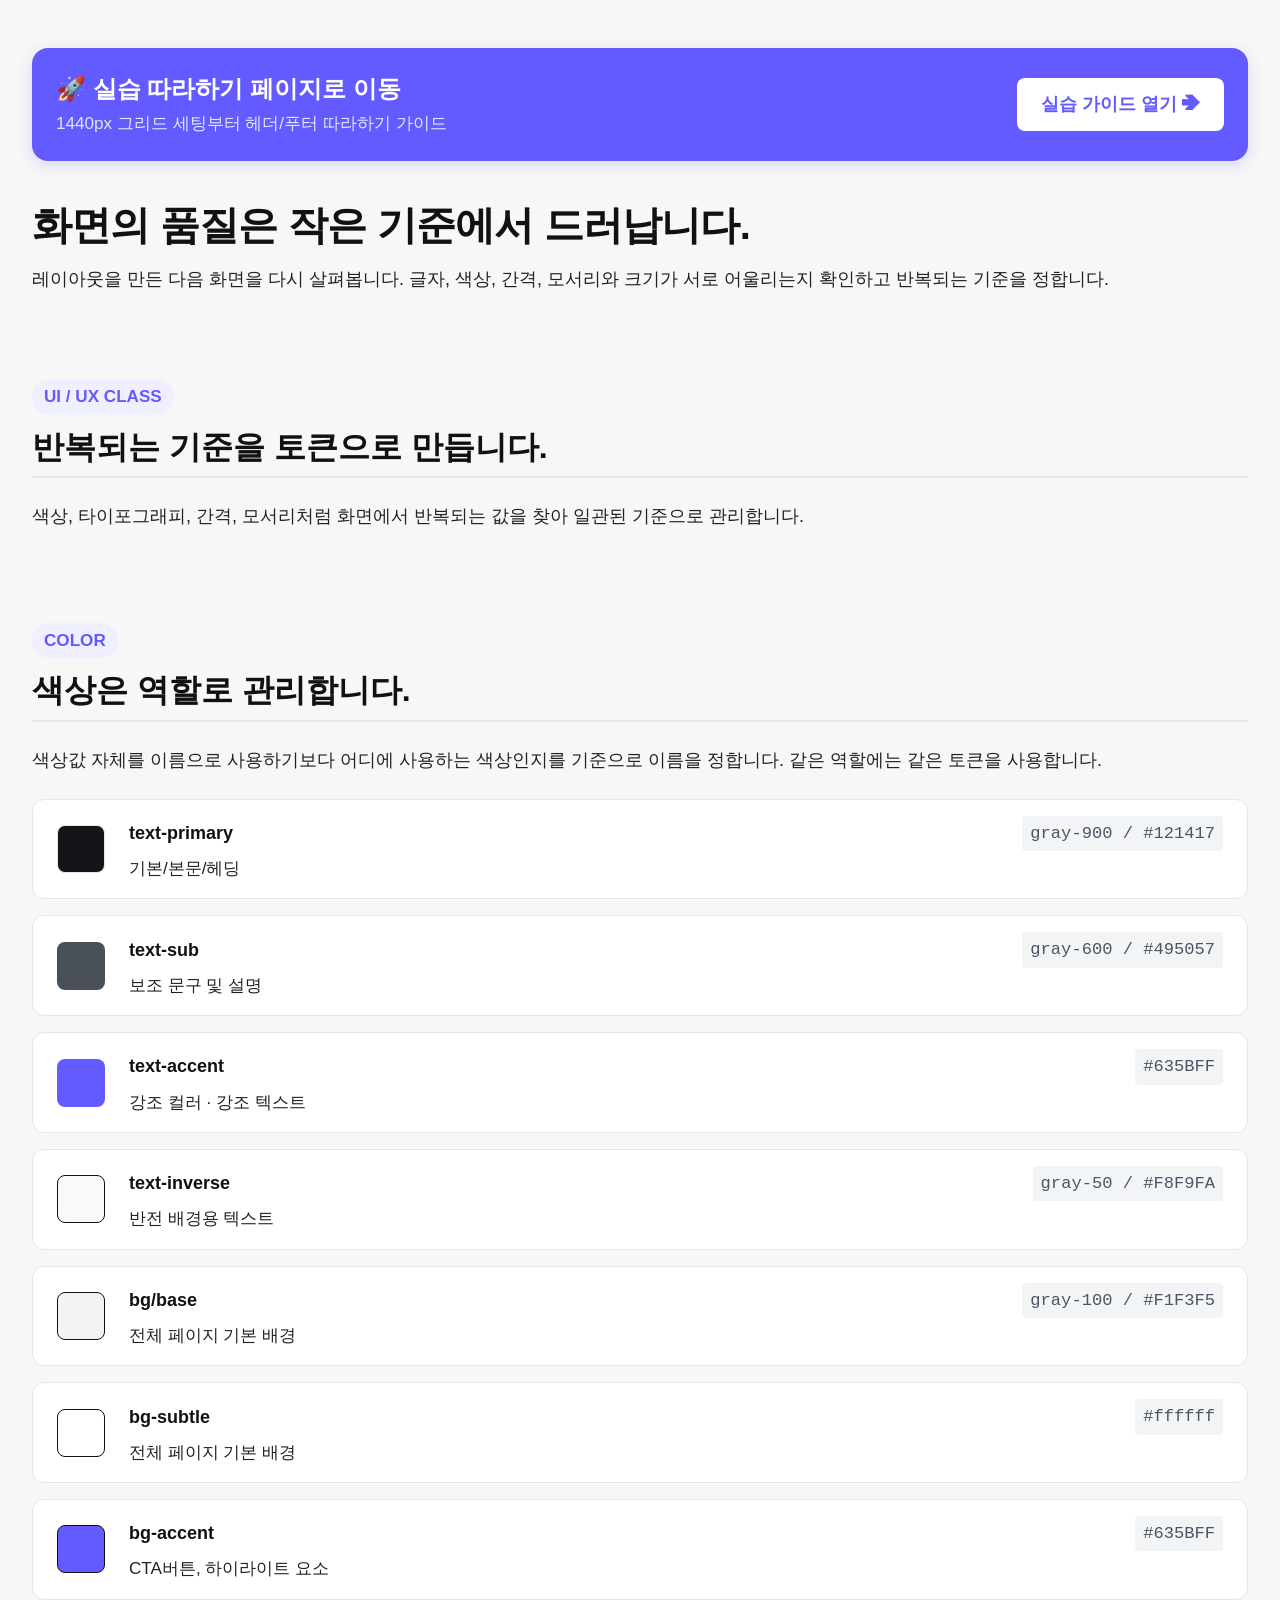
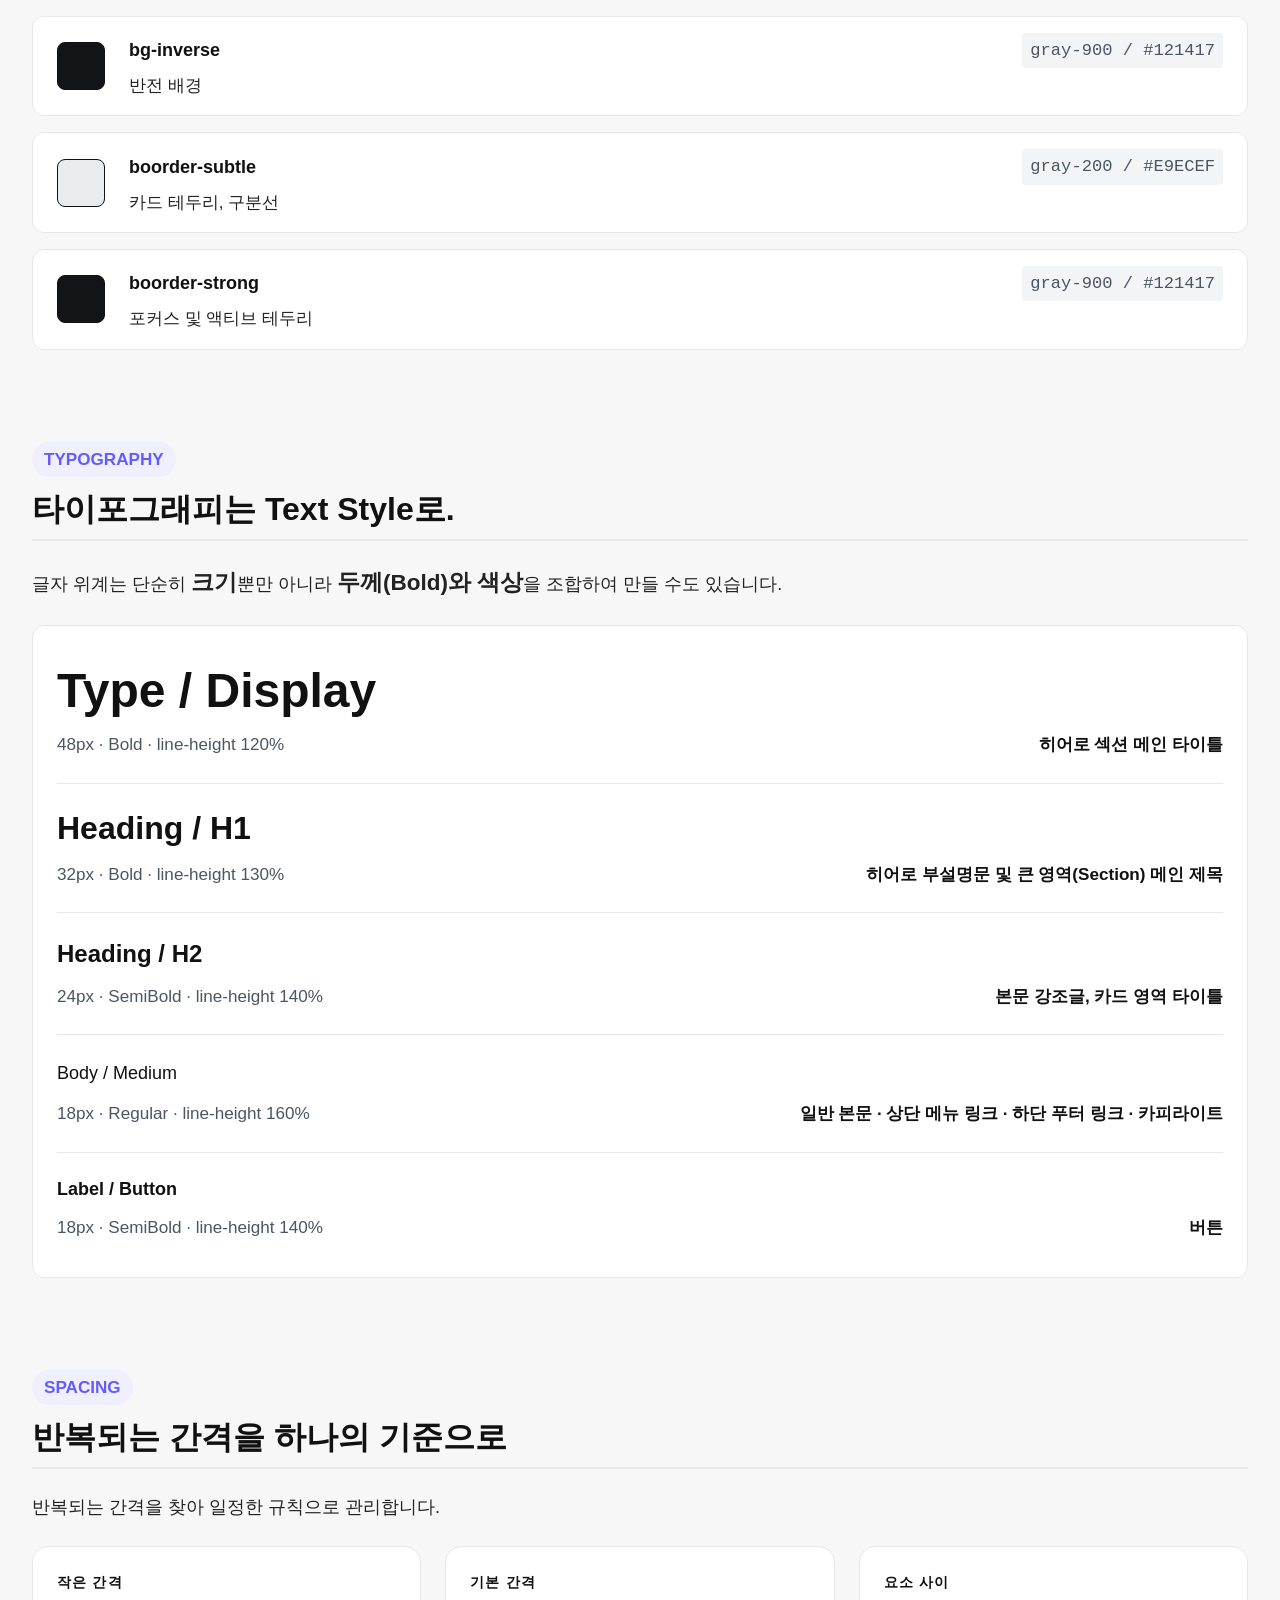
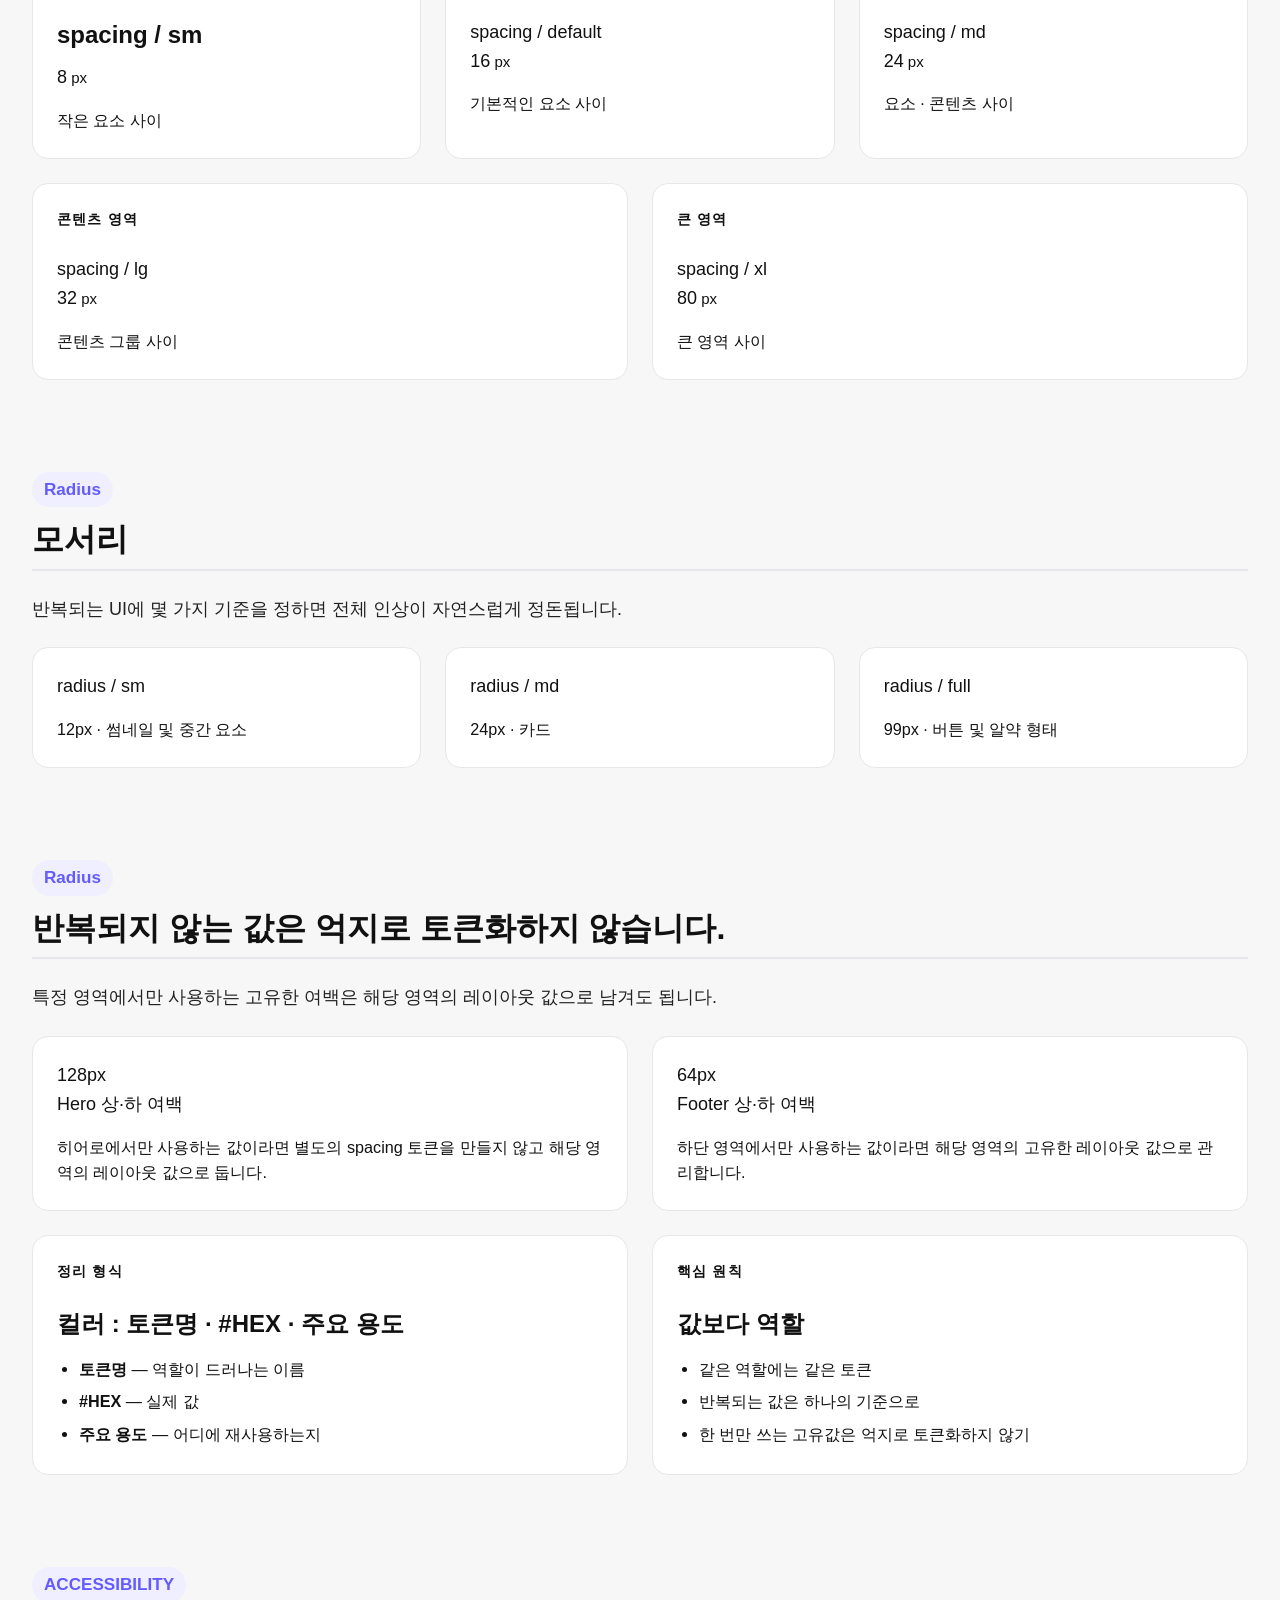
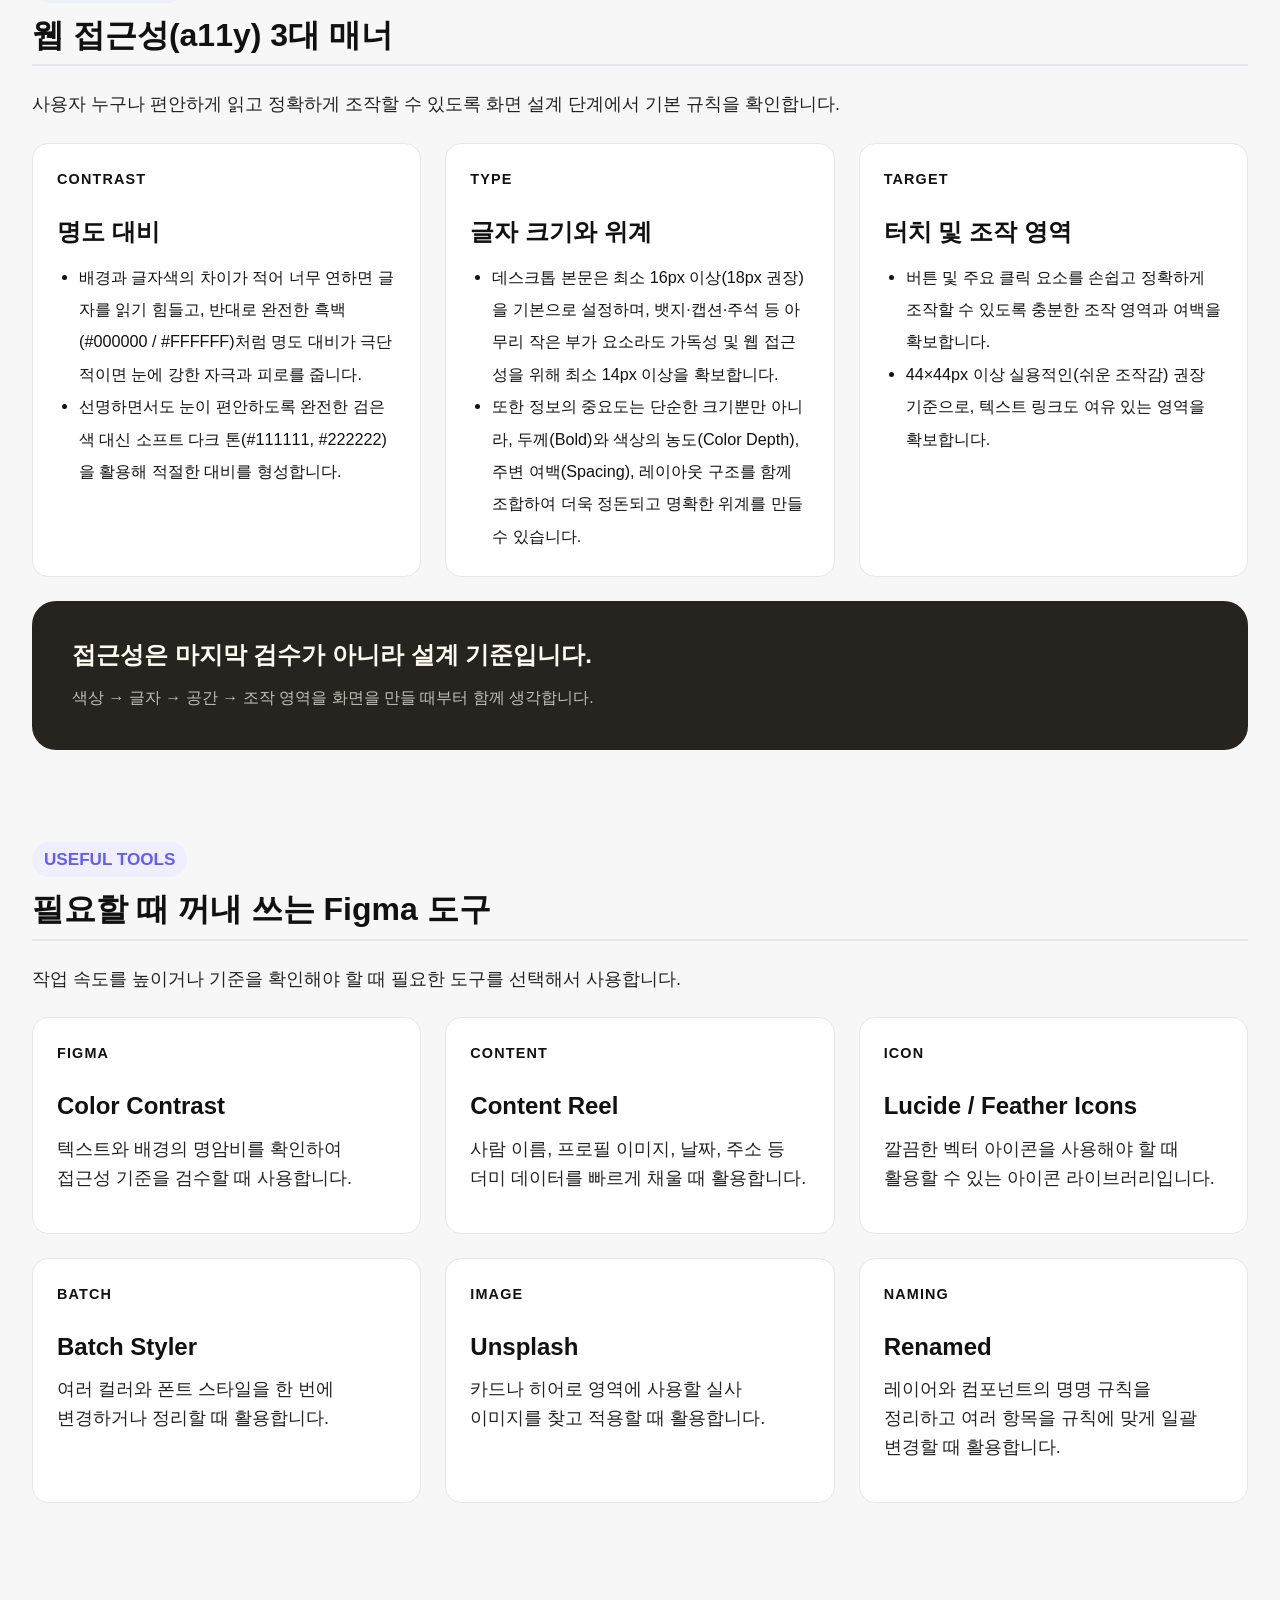
==== commit 3e29a0c9: "1024" ====
--- a/index.html
+++ b/index.html
@@ -29,9 +29,9 @@
 
         /* Container: Padding 48px(Top/Bottom), 24px(Left/Right) - 8px 배수 */
         .container { 
-            max-width: 960px; 
+            max-width: 1300px; 
             margin: 0 auto; 
-            padding: 48px 24px; 
+            padding: 48px 32px; 
         }
         
         /* Quick Link Banner: Margin 40px, Padding 24px - 8px 배수 */
@@ -162,6 +162,21 @@
         }
         .color-desc { font-size: .95em; color: #222222; }
 
+        /* Color token copy */
+        .color-name {
+            cursor: pointer;
+            user-select: none;
+        }
+
+        .color-name:hover {
+            text-decoration: underline;
+            text-underline-offset: 3px;
+        }
+
+        .color-name.copied {
+            color: #10b981;
+        }
+
         /* Typography Preview Style */
         .typo-preview-list {
             display: flex;
@@ -187,26 +202,26 @@
         .typo-spec { color: #4b5563; font-weight: 500; }
         .typo-use { color: #111111; font-weight: 600; }
 
-        /* Spacing Visual Grid */
-        .spacing-grid {
-            display: grid;
-            grid-template-columns: repeat(auto-fit, minmax(160px, 1fr));
-            gap: 16px;
-            margin-top: 24px;
-        }
-        .spacing-card {
-            background: #ffffff;
-            border: 1px solid #e5e7eb;
-            border-radius: 12px;
-            padding: 20px;
-            text-align: center;
-        }
-        .spacing-visual {
-            background: var(--accent-light);
-            border: 1px dashed var(--accent);
-            margin: 0 auto 12px auto;
-            border-radius: 4px;
-        }
+        .panel-wrap{margin-top:24px;display: flex;flex-wrap:wrap;gap: 24px;}
+        .panel{flex:1;min-width:300px;padding: 24px;
+        background: #fff;
+        border: 1px solid var(--border);
+        border-radius: 16px;}
+        .panel .role,
+        .panel .tag,
+        .panel-label {display: block;margin-bottom:24px;
+        font-size: .8em;
+        font-weight: 900;
+        letter-spacing: .08em;}
+        .panel ul {
+        margin: 0;
+        padding-left: 22px;
+        font-size: .9em;
+        line-height: 2;
+        }
+        .panel .note{margin-top:16px;font-size: .9em;}
+        .callout{margin-top:24px;padding: 37px 40px;background: #27231f;color: #fffaf0;border-radius: 24px;}
+        .callout p {margin: 0;color: color-mix(in srgb, #fffaf0 72%, transparent);font-size: 16px;line-height: 1.8;}
 
         strong.primary{font-size: 1.25em;}
 
@@ -230,105 +245,138 @@
             <a href="index.html">실습 가이드 열기 ➔</a>
         </div>
 
-        <h1>Figma &amp; Web Design System Reference</h1>
-        <p>화면의 구조를 만들고, 요소 사이의 관계를 잡으며, 반복되는 UI 요소와 스타일을 효율적으로 관리하는 통합 기준서입니다.</p>
-
-        <!-- SECTION 01: DESIGN TOKEN & STYLE RULE -->
+        <h1>화면의 품질은 작은 기준에서 드러납니다.</h1>
+        <p>레이아웃을 만든 다음 화면을 다시 살펴봅니다. 글자, 색상, 간격, 모서리와 크기가 서로 어울리는지 확인하고 반복되는 기준을 정합니다.</p>
+        <br><br>
+
         <section>
-            <span class="badge">01 · DESIGN STYLE &amp; ROLE</span>
-            <h2>역할 명칭(Role Name) 중심의 스타일 등록</h2>
-            <p>화면을 구성할 때 색상값(#111111)이나 크기(48px)를 직접 입력하지 않고, <strong class="primary">역할 이름</strong>(Role Name)으로 <strong class="primary">피그마 스타일</strong>(Style)에 등록하여 재사용합니다.</p>
-            
-            <div class="grid-2" hidden="">
-                <div class="card">
-                    <h3>❌ 값 직접 지정 (하드코딩)</h3>
-                    <p>글자 크기 48px, Bold, 색상 #111111...<br>새로운 화면을 만들 때마다 치수와 색상값을 다시 기억하고 일일이 지정해야 합니다.</p>
-                </div>
-                <div class="card" style="border-color: var(--accent);">
-                    <h3>⭕ 역할 이름으로 등록 (스타일 사용)</h3>
-                    <p><code>Hero Title</code>, <code>bg/light</code>, <code>text/main</code>...<br>역할 이름을 미리 등록해 두면 클릭 한 번으로 통일된 레이아웃 디자인을 빠르게 완성할 수 있습니다.</p>
+            <span class="badge">UI / UX CLASS</span>
+            <h2>반복되는 기준을 토큰으로 만듭니다.</h2>
+            <p>색상, 타이포그래피, 간격, 모서리처럼 화면에서 반복되는 값을 찾아 일관된 기준으로 관리합니다.</p>
+            </section>
+
+        <section>
+            <span class="badge">COLOR</span>
+            <h2>색상은 역할로 관리합니다.</h2>
+            <p>색상값 자체를 이름으로 사용하기보다 어디에 사용하는 색상인지를 기준으로 이름을 정합니다. 같은 역할에는 같은 토큰을 사용합니다.</p>
+
+            <div class="color-preview-list">
+                <div class="color-item">
+                    <div class="color-chip" style="background-color: #121417; border: 1px solid #E5E7EB;"></div>
+                    <div class="color-info">
+                        <div class="color-header">
+                            <span class="color-name">text-primary</span>
+                            <span class="color-hex">gray-900 / #121417</span>
+                        </div>
+                        <div class="color-desc">기본/본문/헤딩</div>
+                    </div>
+                </div>
+
+                <div class="color-item">
+                    <div class="color-chip" style="background-color: #495057;"></div>
+                    <div class="color-info">
+                        <div class="color-header">
+                            <span class="color-name">text-sub</span>
+                            <span class="color-hex">gray-600 / #495057</span>
+                        </div>
+                        <div class="color-desc">보조 문구 및 설명</div>
+                    </div>
+                </div>
+
+                <div class="color-item">
+                    <div class="color-chip" style="background-color: #635BFF;"></div>
+                    <div class="color-info">
+                        <div class="color-header">
+                            <span class="color-name">text-accent</span>
+                            <span class="color-hex">#635BFF</span>
+                        </div>
+                        <div class="color-desc">강조 컬러 · 강조 텍스트</div>
+                    </div>
+                </div>
+
+                <div class="color-item">
+                    <div class="color-chip" style="background-color: #F8F9FA; border: 1px solid #111111;"></div>
+                    <div class="color-info">
+                        <div class="color-header">
+                            <span class="color-name">text-inverse</span>
+                            <span class="color-hex">gray-50 / #F8F9FA</span>
+                        </div>
+                        <div class="color-desc">반전 배경용 텍스트</div>
+                    </div>
+                </div>
+
+                <div class="color-item">
+                    <div class="color-chip" style="background-color: #F1F3F5; border: 1px solid #111111;"></div>
+                    <div class="color-info">
+                        <div class="color-header">
+                            <span class="color-name">bg/base</span>
+                            <span class="color-hex">gray-100 / #F1F3F5</span>
+                        </div>
+                        <div class="color-desc">전체 페이지 기본 배경</div>
+                    </div>
+                </div>
+                <div class="color-item">
+                    <div class="color-chip" style="background-color: #FFFFFF; border: 1px solid #111111;"></div>
+                    <div class="color-info">
+                        <div class="color-header">
+                            <span class="color-name">bg-subtle</span>
+                            <span class="color-hex">#ffffff</span>
+                        </div>
+                        <div class="color-desc">전체 페이지 기본 배경</div>
+                    </div>
+                </div>
+                <div class="color-item">
+                    <div class="color-chip" style="background-color: #635BFF; border: 1px solid #111111;"></div>
+                    <div class="color-info">
+                        <div class="color-header">
+                            <span class="color-name">bg-accent</span>
+                            <span class="color-hex">#635BFF</span>
+                        </div>
+                        <div class="color-desc">CTA버튼, 하이라이트 요소</div>
+                    </div>
+                </div>
+                <div class="color-item">
+                    <div class="color-chip" style="background-color: #121417; border: 1px solid #111111;"></div>
+                    <div class="color-info">
+                        <div class="color-header">
+                            <span class="color-name">bg-inverse</span>
+                            <span class="color-hex">gray-900 / #121417</span>
+                        </div>
+                        <div class="color-desc">반전 배경</div>
+                    </div>
+                </div>
+
+                <div class="color-item">
+                    <div class="color-chip" style="background-color: #E9ECEF; border: 1px solid #111111;"></div>
+                    <div class="color-info">
+                        <div class="color-header">
+                            <span class="color-name">boorder-subtle</span>
+                            <span class="color-hex">gray-200 / #E9ECEF</span>
+                        </div>
+                        <div class="color-desc">카드 테두리, 구분선</div>
+                    </div>
+                </div>
+                <div class="color-item">
+                    <div class="color-chip" style="background-color: #121417; border: 1px solid #111111;"></div>
+                    <div class="color-info">
+                        <div class="color-header">
+                            <span class="color-name">boorder-strong</span>
+                            <span class="color-hex">gray-900 / #121417</span>
+                        </div>
+                        <div class="color-desc">포커스 및 액티브 테두리</div>
+                    </div>
                 </div>
             </div>
         </section>
 
-        <!-- SECTION 02: COLOR SYSTEM -->
         <section>
-            <span class="badge">02 · COLOR SYSTEM</span>
-            <h2>피그마 스타일 등록용 기본 컬러 5종</h2>
-            <p>웹 레이아웃 구성 시 꼭 필요한 5가지 핵심 컬러입니다. 각 컬러의 역할을 명확히 이해하고 피그마 <strong class="primary">Color Style</strong>에 등록하여 사용합니다.</p>
-
-            <div class="color-preview-list">
-                <!-- 1. 연한 배경 -->
-                <div class="color-item">
-                    <div class="color-chip" style="background-color: #F7F7F7; border: 1px solid #E5E7EB;"></div>
-                    <div class="color-info">
-                        <div class="color-header">
-                            <span class="color-name">color/bg-light</span>
-                            <span class="color-hex">#F7F7F7</span>
-                        </div>
-                        <div class="color-desc">연한 배경 · 카드(Card) 컨테이너 및 구분용 섹션 배경</div>
-                    </div>
-                </div>
-
-                <!-- 2. 진한 컬러 (버튼 / 헤더) -->
-                <div class="color-item">
-                    <div class="color-chip" style="background-color: #111111;"></div>
-                    <div class="color-info">
-                        <div class="color-header">
-                            <span class="color-name">color/main-dark</span>
-                            <span class="color-hex">#111111</span>
-                        </div>
-                        <div class="color-desc">진한 컬러 · 주요 버튼 배경, 섹션 헤더, 히어로 텍스트</div>
-                    </div>
-                </div>
-
-                <!-- 3. 강조 컬러 -->
-                <div class="color-item">
-                    <div class="color-chip" style="background-color: #635BFF;"></div>
-                    <div class="color-info">
-                        <div class="color-header">
-                            <span class="color-name">color/accent</span>
-                            <span class="color-hex">#635BFF</span>
-                        </div>
-                        <div class="color-desc">강조 컬러 · 강조 텍스트(히어로 핵심 키워드, 본문 강조) 및 포인트 배경</div>
-                    </div>
-                </div>
-
-                <!-- 4. 본문 글자 -->
-                <div class="color-item">
-                    <div class="color-chip" style="background-color: #222222;"></div>
-                    <div class="color-info">
-                        <div class="color-header">
-                            <span class="color-name">color/text-main</span>
-                            <span class="color-hex">#222222</span>
-                        </div>
-                        <div class="color-desc">본문 글자 · 일반 본문, 메뉴, 라벨 등 모든 기본 텍스트</div>
-                    </div>
-                </div>
-
-                <!-- 5. 진한 배경 글자 -->
-                <div class="color-item">
-                    <div class="color-chip" style="background-color: #FFFFFF; border: 1px solid #111111;"></div>
-                    <div class="color-info">
-                        <div class="color-header">
-                            <span class="color-name">color/text-dark-bg</span>
-                            <span class="color-hex">#FFFFFF</span>
-                        </div>
-                        <div class="color-desc">반전 글자 · 진한 버튼 및 어두운 배경/포인트 배경 위의 흰색 글자</div>
-                    </div>
-                </div>
-            </div>
-        </section>
-
-        <!-- SECTION 03: TYPOGRAPHY -->
-        <section>
-            <span class="badge">03 · TYPOGRAPHY &amp; HIERARCHY</span>
-            <h2>타이포그래피 위계 및 피그마 스타일 5종</h2>
-            <p>글자 위계는 단순히 <strong class="primary">크기</strong>뿐만 아니라 <strong class="primary">두께(Bold)와 색상</strong>을 조합하여 만들 수 있습니다.</p>
+            <span class="badge">TYPOGRAPHY</span>
+            <h2>타이포그래피는 Text Style로.</h2>
+            <p>글자 위계는 단순히 <strong class="primary">크기</strong>뿐만 아니라 <strong class="primary">두께(Bold)와 색상</strong>을 조합하여 만들 수도 있습니다.</p>
 
             <div class="typo-preview-list">
                 <div class="typo-item">
-                    <div class="typo-preview-text" style="font-size: 48px; font-weight: 700; line-height: 1.2;">Type / Hero</div>
+                    <div class="typo-preview-text" style="font-size: 48px; font-weight: 700; line-height: 1.2;">Type / Display</div>
                     <div class="typo-meta">
                         <span class="typo-spec">48px · Bold · line-height 120%</span>
                         <span class="typo-use">히어로 섹션 메인 타이틀</span>
@@ -336,7 +384,7 @@
                 </div>
 
                 <div class="typo-item">
-                    <div class="typo-preview-text" style="font-size: 32px; font-weight: 700; line-height: 1.3;">Heading / Large</div>
+                    <div class="typo-preview-text" style="font-size: 32px; font-weight: 700; line-height: 1.3;">Heading / H1</div>
                     <div class="typo-meta">
                         <span class="typo-spec">32px · Bold · line-height 130%</span>
                         <span class="typo-use">히어로 부설명문 및 큰 영역(Section) 메인 제목</span>
@@ -344,7 +392,7 @@
                 </div>
 
                 <div class="typo-item">
-                    <div class="typo-preview-text" style="font-size: 24px; font-weight: 600; line-height: 1.4;">Heading / Medium</div>
+                    <div class="typo-preview-text" style="font-size: 24px; font-weight: 600; line-height: 1.4;">Heading / H2</div>
                     <div class="typo-meta">
                         <span class="typo-spec">24px · SemiBold · line-height 140%</span>
                         <span class="typo-use">본문 강조글, 카드 영역 타이틀</span>
@@ -352,7 +400,7 @@
                 </div>
 
                 <div class="typo-item">
-                    <div class="typo-preview-text" style="font-size: 18px; font-weight: 400; line-height: 1.6;">Body / Default</div>
+                    <div class="typo-preview-text" style="font-size: 18px; font-weight: 400; line-height: 1.6;">Body / Medium</div>
                     <div class="typo-meta">
                         <span class="typo-spec">18px · Regular · line-height 160%</span>
                         <span class="typo-use">일반 본문 · 상단 메뉴 링크 · 하단 푸터 링크 · 카피라이트</span>
@@ -363,200 +411,125 @@
                     <div class="typo-preview-text" style="font-size: 18px; font-weight: 600; line-height: 1.4;">Label / Button</div>
                     <div class="typo-meta">
                         <span class="typo-spec">18px · SemiBold · line-height 140%</span>
-                        <span class="typo-use">버튼 내부 텍스트, 뱃지, 입력창 라벨</span>
+                        <span class="typo-use">버튼</span>
                     </div>
                 </div>
             </div>
         </section>
 
-        <!-- SECTION 04: SPACING GUIDE -->
 <section>
-    <span class="badge">04 · SPACING GUIDE</span>
-    <h2>스페이싱(Spacing) 적용 기준 및 범위</h2>
-    <p>UI 요소 간의 간격과 여백을 일정한 규칙으로 관리하여 화면의 가독성과 시각적 균형을 높이는 체계입니다.</p>
-
-    <!-- 1. 스페이싱 유연 기준 3단계 설명 블록 -->
-    <h3 style="margin-top: 32px;">📌 스페이싱 단위를 유연하게 바라보는 3단계 기준</h3>
-    <p style="font-size: .95em; color: var(--text-muted); margin-bottom: 20px;">
-      화면을 구성할 때 아래의 3가지 공간 개념에 대입하여 유연하게 적용합니다."
-    </p>
-
-    <div class="grid-2" style="grid-template-columns: repeat(auto-fit, minmax(260px, 1fr)); gap: 16px; margin-bottom: 32px;">
-        <div class="card" style="margin-bottom: 0; padding: 20px;">
-          <strong style="font-size: 20px; color: var(--accent); display: block; margin-bottom: 8px;">
-            1. 글자·아이콘 붙이기 (4px ~ 12px)
-          </strong>
-          <p style="font-size: 16px; margin-bottom: 0; line-height: 1.6; color: var(--text-secondary);">
-              <strong>버튼 안의 아이콘과 글자 사이</strong>, 또는 입력창과 라벨처럼 서로 밀접하게 붙어 있어야 하는 아주 작은 요소 간의 간격입니다.
-          </p>
+    <span class="badge">SPACING</span>
+    <h2>반복되는 간격을 하나의 기준으로</h2>
+    <p>반복되는 간격을 찾아 일정한 규칙으로 관리합니다.</p>
+
+    <div class="panel-wrap">
+      <article class="panel">
+        <div>
+            <div class="role">작은 간격</div>
+            <h3 class="name">spacing / sm</h3>
         </div>
-
-        <div class="card" style="margin-bottom: 0; padding: 20px;">
-            <strong style="font-size: 20px; color: var(--accent); display: block; margin-bottom: 8px;">
-            2. 카드·그룹 묶기 (16px ~ 40px)
-            </strong>
-            <p style="font-size: 16px; margin-bottom: 0; line-height: 1.6; color: var(--text-secondary);">
-                <strong>카드 안쪽 여백</strong>이나 카드와 카드 사이, 제목과 본문처럼 하나의 작은 내용 묶음(그룹)을 만들 때 쓰는 간격입니다.
-            </p>
+        <div>
+            <div class="value">
+                8<small> px</small>
+            </div>
+            <div class="note">작은 요소 사이</div>
         </div>
-
-        <div class="card" style="margin-bottom: 0; padding: 20px;">
-            <strong style="font-size: 20px; color: var(--accent); display: block; margin-bottom: 8px;">
-                3. 큰 영역 나누기 (48px ~ 128px)
-            </strong>
-            <p style="font-size: 16px; margin-bottom: 0; line-height: 1.6; color: var(--text-secondary);">
-                <strong>상단 히어로 영역, 서비스 소개, 하단 푸터</strong>처럼 완전히 다른 주제의 큰 구역(섹션)과 구역 사이를 큼직하게 띄울 때 씁니다.
-            </p>
-        </div>
-    </div>
-
-    <h3 style="margin-top: 32px;">📏 전체 스케일 시스템</h3>
-    <p style="font-size: .95em; margin-bottom: 16px; color: var(--text-muted);">
-        프로젝트에 사용하는 전체 수치 목록입니다. 주로 4px/8px 배수 단위를 기본으로 활용합니다.
-    </p>
-
-    <div class="spacing-grid" style="grid-template-columns: repeat(auto-fill, minmax(100px, 1fr)); gap: 12px;">
-        <div class="spacing-card" style="padding: 16px 12px;">
-            <strong style="font-size: 20px; color: var(--text-muted);">2px</strong>
-        </div>
-        <div class="spacing-card" style="padding: 16px 12px;">
-            <strong style="font-size: 20px;">4px</strong>
-        </div>
-        <div class="spacing-card" style="padding: 16px 12px;">
-            <strong style="font-size: 20px;">8px</strong>
-        </div>
-        <div class="spacing-card" style="padding: 16px 12px;">
-            <strong style="font-size: 20px;">12px</strong>
-        </div>
-        <div class="spacing-card" style="padding: 16px 12px;">
-            <strong style="font-size: 20px;">16px</strong>
-        </div>
-        <div class="spacing-card" style="padding: 16px 12px;">
-            <strong style="font-size: 20px;">24px</strong>
-        </div>
-        <div class="spacing-card" style="padding: 16px 12px;">
-            <strong style="font-size: 20px;">32px</strong>
-        </div>
-        <div class="spacing-card" style="padding: 16px 12px;">
-            <strong style="font-size: 20px;">40px</strong>
-        </div>
-        <div class="spacing-card" style="padding: 16px 12px;">
-            <strong style="font-size: 20px;">48px</strong>
-        </div>
-        <div class="spacing-card" style="padding: 16px 12px;">
-            <strong style="font-size: 20px;">64px</strong>
-        </div>
-        <div class="spacing-card" style="padding: 16px 12px;">
-            <strong style="font-size: 20px;">80px</strong>
-        </div>
-        <div class="spacing-card" style="padding: 16px 12px;">
-            <strong style="font-size: 20px;">96px</strong>
-        </div>
-        <div class="spacing-card" style="padding: 16px 12px;">
-            <strong style="font-size: 20px;">128px</strong>
-        </div>
-    </div>
-
-    <!-- 3. 주요 실습 수치 시각적 카드 -->
-    <h3 style="margin-top: 36px;">📐 실습에 적용하는 핵심 스페이싱 시각 가이드</h3>
-    <div class="spacing-grid" style="grid-template-columns: repeat(auto-fit, minmax(150px, 1fr)); gap: 16px;">
-        <div class="spacing-card">
-            <div class="spacing-visual" style="width: 8px; height: 32px;"></div>
-            <strong style="font-size: 20px;">8px</strong>
-            <p style="font-size: 15px; margin-bottom: 0;">최소 간격<br>(아이콘-글자, 버튼간격)</p>
-        </div>
-        <div class="spacing-card">
-            <div class="spacing-visual" style="width: 24px; height: 32px;"></div>
-            <strong style="font-size: 20px;">24px</strong>
-            <p style="font-size: 15px; margin-bottom: 0;">표준 간격<br>(카드 간격, 거터)</p>
-        </div>
-        <div class="spacing-card">
-            <div class="spacing-visual" style="width: 64px; height: 32px;"></div>
-            <strong style="font-size: 20px;">64px</strong>
-            <p style="font-size: 15px; margin-bottom: 0;">일반 섹션 간격<br>(Section Padding)</p>
-        </div>
-        <div class="spacing-card">
-            <div class="spacing-visual" style="width: 80px; height: 32px;"></div>
-            <strong style="font-size: 20px;">80px</strong>
-            <p style="font-size: 15px; margin-bottom: 0;">주요 섹션 간격<br>(콘텐츠 블록 여백)</p>
-        </div>
-        <div class="spacing-card">
-            <div class="spacing-visual" style="width: 100px; height: 32px; background: var(--accent); border: none;"></div>
-            <strong style="font-size: 20px; color: var(--accent);">128px</strong>
-            <p style="font-size: 15px; margin-bottom: 0;">히어로 섹션<br>(Hero 전용 상하 여백)</p>
-        </div>
+      </article>
+      <article class="panel"><div><div class="role">기본 간격</div><div class="name">spacing / default</div></div><div><div class="value">16<small> px</small></div><div class="note">기본적인 요소 사이</div></div></article>
+      <article class="panel"><div><div class="role">요소 사이</div><div class="name">spacing / md</div></div><div><div class="value">24<small> px</small></div><div class="note">요소 · 콘텐츠 사이</div></div></article>
+      <article class="panel"><div><div class="role">콘텐츠 영역</div><div class="name">spacing / lg</div></div><div><div class="value">32<small> px</small></div><div class="note">콘텐츠 그룹 사이</div></div></article>
+      <article class="panel"><div><div class="role">큰 영역</div><div class="name">spacing / xl</div></div><div><div class="value">80<small> px</small></div><div class="note">큰 영역 사이</div></div></article>
     </div>
 </section>
 
-        <!-- SECTION 05: ACCESSIBILITY -->
+<section>
+    <span class="badge">Radius</span>
+    <h2>모서리</h2>
+    <p>반복되는 UI에 몇 가지 기준을 정하면 전체 인상이 자연스럽게 정돈됩니다.</p>
+
+    <div class="panel-wrap">
+      <article class="panel">
+        <div class="name">radius / sm</div>
+        <div class="note">12px · 썸네일 및 중간 요소</div>
+      </article>
+      <article class="panel">
+        <div class="name">radius / md</div>
+        <div class="note">24px · 카드</div>
+      </article>
+      <article class="panel">
+        <div class="name">radius / full</div>
+        <div class="note">99px · 버튼 및 알약 형태</div>
+      </article>
+    </div>
+</section>
+
+<section>
+    <span class="badge">Radius</span>
+    <h2>반복되지 않는 값은 억지로 토큰화하지 않습니다.</h2>
+    <p>특정 영역에서만 사용하는 고유한 여백은 해당 영역의 레이아웃 값으로 남겨도 됩니다.</p>
+
+    <div class="panel-wrap">
+      <article class="panel">
+        <div class="number">128px</div>
+        <div class="name">Hero 상·하 여백</div>
+        <div class="note">히어로에서만 사용하는 값이라면 별도의 spacing 토큰을 만들지 않고 해당 영역의 레이아웃 값으로 둡니다.</div>
+      </article>
+      <article class="panel">
+        <div class="number">64px</div>
+        <div class="name">Footer 상·하 여백</div>
+        <div class="note">하단 영역에서만 사용하는 값이라면 해당 영역의 고유한 레이아웃 값으로 관리합니다.</div>
+      </article>
+    </div>
+
+    <div class="panel-wrap">
+      <article class="panel"><div class="panel-label">정리 형식</div><h3>컬러 : 토큰명 · #HEX · 주요 용도</h3><ul><li><strong>토큰명</strong> — 역할이 드러나는 이름</li><li><strong>#HEX</strong> — 실제 값</li><li><strong>주요 용도</strong> — 어디에 재사용하는지</li></ul></article>
+      <article class="panel"><div class="panel-label">핵심 원칙</div><h3>값보다 역할</h3><ul><li>같은 역할에는 같은 토큰</li><li>반복되는 값은 하나의 기준으로</li><li>한 번만 쓰는 고유값은 억지로 토큰화하지 않기</li></ul></article>
+    </div>
+</section>
+
         <section>
-            <span class="badge">05 · ACCESSIBILITY</span>
-            <h2>웹 접근성(Accessibility) 3대 매너</h2>
-            <p>사용자 누구나 편안하게 읽고 정확히 조작할 수 있도록 화면 설계 단계에서 반드시 지켜야 할 기본 규칙입니다.</p>
+            <span class="badge">ACCESSIBILITY</span>
+            <h2>웹 접근성(a11y) 3대 매너</h2>
+            <p>사용자 누구나 편안하게 읽고 정확하게 조작할 수 있도록 화면 설계 단계에서 기본 규칙을 확인합니다.</p>
+
+            <div class="panel-wrap">
+<article class="panel"><div class="panel-label">CONTRAST</div>
+    <h3>명도 대비</h3>
+    <ul>
+        <li>배경과 글자색의 차이가 적어 너무 연하면 글자를 읽기 힘들고, 반대로 완전한 흑백(#000000 / #FFFFFF)처럼 명도 대비가 극단적이면 눈에 강한 자극과 피로를 줍니다.</li>
+        <li>선명하면서도 눈이 편안하도록 완전한 검은색 대신 소프트 다크 톤(#111111, #222222)을 활용해 적절한 대비를 형성합니다.</li>
+    </ul>
+</article>
+<article class="panel"><div class="panel-label">TYPE</div>
+    <h3>글자 크기와 위계</h3>
+    <ul>
+        <li>데스크톱 본문은 최소 16px 이상(18px 권장)을 기본으로 설정하며, 뱃지·캡션·주석 등 아무리 작은 부가 요소라도 가독성 및 웹 접근성을 위해 최소 14px 이상을 확보합니다.</li>
+        <li>또한 정보의 중요도는 단순한 크기뿐만 아니라, 두께(Bold)와 색상의 농도(Color Depth), 주변 여백(Spacing), 레이아웃 구조를 함께 조합하여 더욱 정돈되고 명확한 위계를 만들 수 있습니다.</li>
+    </ul>
+</article>
+<article class="panel"><div class="panel-label">TARGET</div>
+    <h3>터치 및 조작 영역</h3>
+    <ul>
+        <li>버튼 및 주요 클릭 요소를 손쉽고 정확하게 조작할 수 있도록 충분한 조작 영역과 여백을 확보합니다.</li>
+        <li>44×44px 이상 실용적인(쉬운 조작감) 권장 기준으로, 텍스트 링크도 여유 있는 영역을 확보합니다.</li>
+    </ul>
+</article>
+    </div>
+    <div class="callout"><h3>접근성은 마지막 검수가 아니라 설계 기준입니다.</h3><p>색상 → 글자 → 공간 → 조작 영역을 화면을 만들 때부터 함께 생각합니다.</p></div>
+        </section>
+
+        <section>
+            <span class="badge">USEFUL TOOLS</span>
+            <h2>필요할 때 꺼내 쓰는 Figma 도구</h2>
+            <p>작업 속도를 높이거나 기준을 확인해야 할 때 필요한 도구를 선택해서 사용합니다.</p>
             
-            <div class="grid-2">
-                <!-- 1. 명도대비 개선 -->
-                <div class="card">
-                    <h3>1. 명도대비 (눈이 편안한 적정 대조)</h3>
-                    <p>배경과 글자색의 차이가 적어 너무 연하면 글자를 읽기 힘들고, 반대로 완전한 흑백(<code>#000000</code> / <code>#FFFFFF</code>)처럼 명도 대비가 극단적이면 눈에 강한 자극과 피로를 줍니다.</p>
-                    <p style="font-size: .95em; color: var(--text-muted); margin-bottom: 0;">
-                        선명하면서도 눈이 편안하도록 완전한 검은색 대신 소프트 다크 톤(<code>#111111</code>, <code>#222222</code>)을 활용해 적절한 대비를 형성합니다.
-                    </p>
-                </div>
-
-                <!-- 2. 글자크기 및 위계 개선 -->
-                <div class="card">
-    <h3>2. 글자 크기 및 다각적 위계 표현</h3>
-    <p>
-        데스크톱 본문은 <strong>최소 16px 이상</strong>(18px 권장)을 기본으로 설정하며, 뱃지·캡션·주석 등 아무리 작은 부가 요소라도 가독성 및 웹 접근성을 위해 <strong>최소 14px 이상</strong>을 확보합니다.
-    </p>
-    <p style="font-size: .95em; color: var(--text-muted); margin-bottom: 0;">
-        또한 정보의 중요도는 단순한 크기뿐만 아니라, 두께(Bold)와 색상의 농도(Color Depth), 주변 여백(Spacing), 레이아웃 구조를 함께 조합하여 더욱 정돈되고 명확한 위계를 만들 수 있습니다.
-    </p>
-</div>
-            </div>
-
-            <!-- 3. 사용자 조작성 향상 -->
-            <div class="card" style="margin-top: 24px;">
-                <h3>3. 터치 및 조작 영역 (사용자 조작성 향상)</h3>
-                <p>버튼 및 주요 클릭 요소를 손쉽고 정확하게 조작할 수 있도록 <strong>충분한 조작 영역과 여백</strong>을 확보합니다.</p>
-                <ul style="font-size: .95em; color: var(--text-muted); margin-left: 24px; line-height: 1.6;">
-                    <li><strong>주요 버튼/아이콘:</strong> 타겟 영역을 넉넉하게 확보(권장 44×44px 이상)하여 누르기 쉬운 조작감을 제공합니다.</li>
-                    <li><strong>하단 텍스트 링크 (푸터 등):</strong> 최소 18px 글자 크기와 150% 이상(최소 27px 높이)의 행간을 확보하여 자연스러운 터치 영역을 형성합니다.</li>
-                </ul>
-            </div>
-        </section>
-
-        <!-- SECTION 06: RECOMMENDED TOOLS & PLUGINS -->
-        <section>
-            <span class="badge">06 · USEFUL TOOLS</span>
-            <h2>피그마 내장 기능 및 추천 플러그인</h2>
-            <p>작업 속도를 높여주고, 피그마 스타일과 데이터 관리를 손쉽게 돕는 도구입니다.</p>
-            
-            <!-- 피그마 내장 기능 안내 -->
-            <div class="card" style="margin-bottom: 24px; border-color: var(--accent);">
-                <h3>💡 피그마 내장 기능: Color Contrast (명암비 검수)</h3>
-                <p>별도 플러그인 없이 피그마의 <strong>Color Picker 패널 내부</strong>에서 텍스트와 배경 간 명암비가 웹 접근성 표준(WCAG AA/AAA)을 충족하는지 실시간으로 바로 확인할 수 있습니다.</p>
-            </div>
-
-            <!-- 유용한 플러그인 4종 -->
-            <div class="grid-2">
-                <div class="card">
-                    <h3>Content Reel</h3>
-                    <p>더미 데이터(사람 이름, 프로필 사진, 날짜, 주소 등)를 간편하게 채워 넣을 수 있습니다.</p>
-                </div>
-                <div class="card">
-                    <h3>Lucide Icons / Feather Icons</h3>
-                    <p>웹 표준 개발에서 가장 흔히 쓰이는 깔끔한 벡터 아이콘 라이브러리를 즉시 불러옵니다.</p>
-                </div>
-                <div class="card">
-                    <h3>Batch Styler</h3>
-                    <p>등록해 둔 수많은 컬러 스타일과 폰트 스타일을 한곳에서 일괄(Batch)로 한 번에 변경할 수 있습니다.</p>
-                </div>
-                <div class="card">
-                    <h3>Unsplash</h3>
-                    <p>카드나 히어로 영역에 들어갈 고화질 실사 이미지를 클릭 한 번으로 적용합니다.</p>
-                </div>
+            <div class="panel-wrap">
+                <article class="panel"><span class="tag">FIGMA</span><h3>Color Contrast</h3><p>텍스트와 배경의 명암비를 확인하여 접근성 기준을 검수할 때 사용합니다.</p></article>
+                <article class="panel"><span class="tag">CONTENT</span><h3>Content Reel</h3><p>사람 이름, 프로필 이미지, 날짜, 주소 등 더미 데이터를 빠르게 채울 때 활용합니다.</p></article>
+                <article class="panel"><span class="tag">ICON</span><h3>Lucide / Feather Icons</h3><p>깔끔한 벡터 아이콘을 사용해야 할 때 활용할 수 있는 아이콘 라이브러리입니다.</p></article>
+                <article class="panel"><span class="tag">BATCH</span><h3>Batch Styler</h3><p>여러 컬러와 폰트 스타일을 한 번에 변경하거나 정리할 때 활용합니다.</p></article>
+                <article class="panel"><span class="tag">IMAGE</span><h3>Unsplash</h3><p>카드나 히어로 영역에 사용할 실사 이미지를 찾고 적용할 때 활용합니다.</p></article>
+                <article class="panel"><span class="tag">NAMING</span><h3>Renamed</h3><p>레이어와 컴포넌트의 명명 규칙을 정리하고 여러 항목을 규칙에 맞게 일괄 변경할 때 활용합니다.</p></article>
             </div>
         </section>
 
@@ -613,6 +586,36 @@
   const content = document.getElementById(id);
   content.classList.toggle('active');
 }
+
+// color-name 클릭 시 해당 요소의 텍스트 복사
+document.querySelectorAll('.color-name').forEach(function (element) {
+    element.addEventListener('click', async function () {
+        const text = this.textContent.trim();
+
+        try {
+            await navigator.clipboard.writeText(text);
+        } catch (error) {
+            // 일부 브라우저/로컬 환경에서 Clipboard API가 제한될 경우의 fallback
+            const textarea = document.createElement('textarea');
+            textarea.value = text;
+            textarea.style.position = 'fixed';
+            textarea.style.opacity = '0';
+            document.body.appendChild(textarea);
+            textarea.select();
+            document.execCommand('copy');
+            textarea.remove();
+        }
+
+        const originalText = this.textContent;
+        this.textContent = '복사됨 ✓';
+        this.classList.add('copied');
+
+        setTimeout(() => {
+            this.textContent = originalText;
+            this.classList.remove('copied');
+        }, 1000);
+    });
+});
 </script>
 
 </body></html>
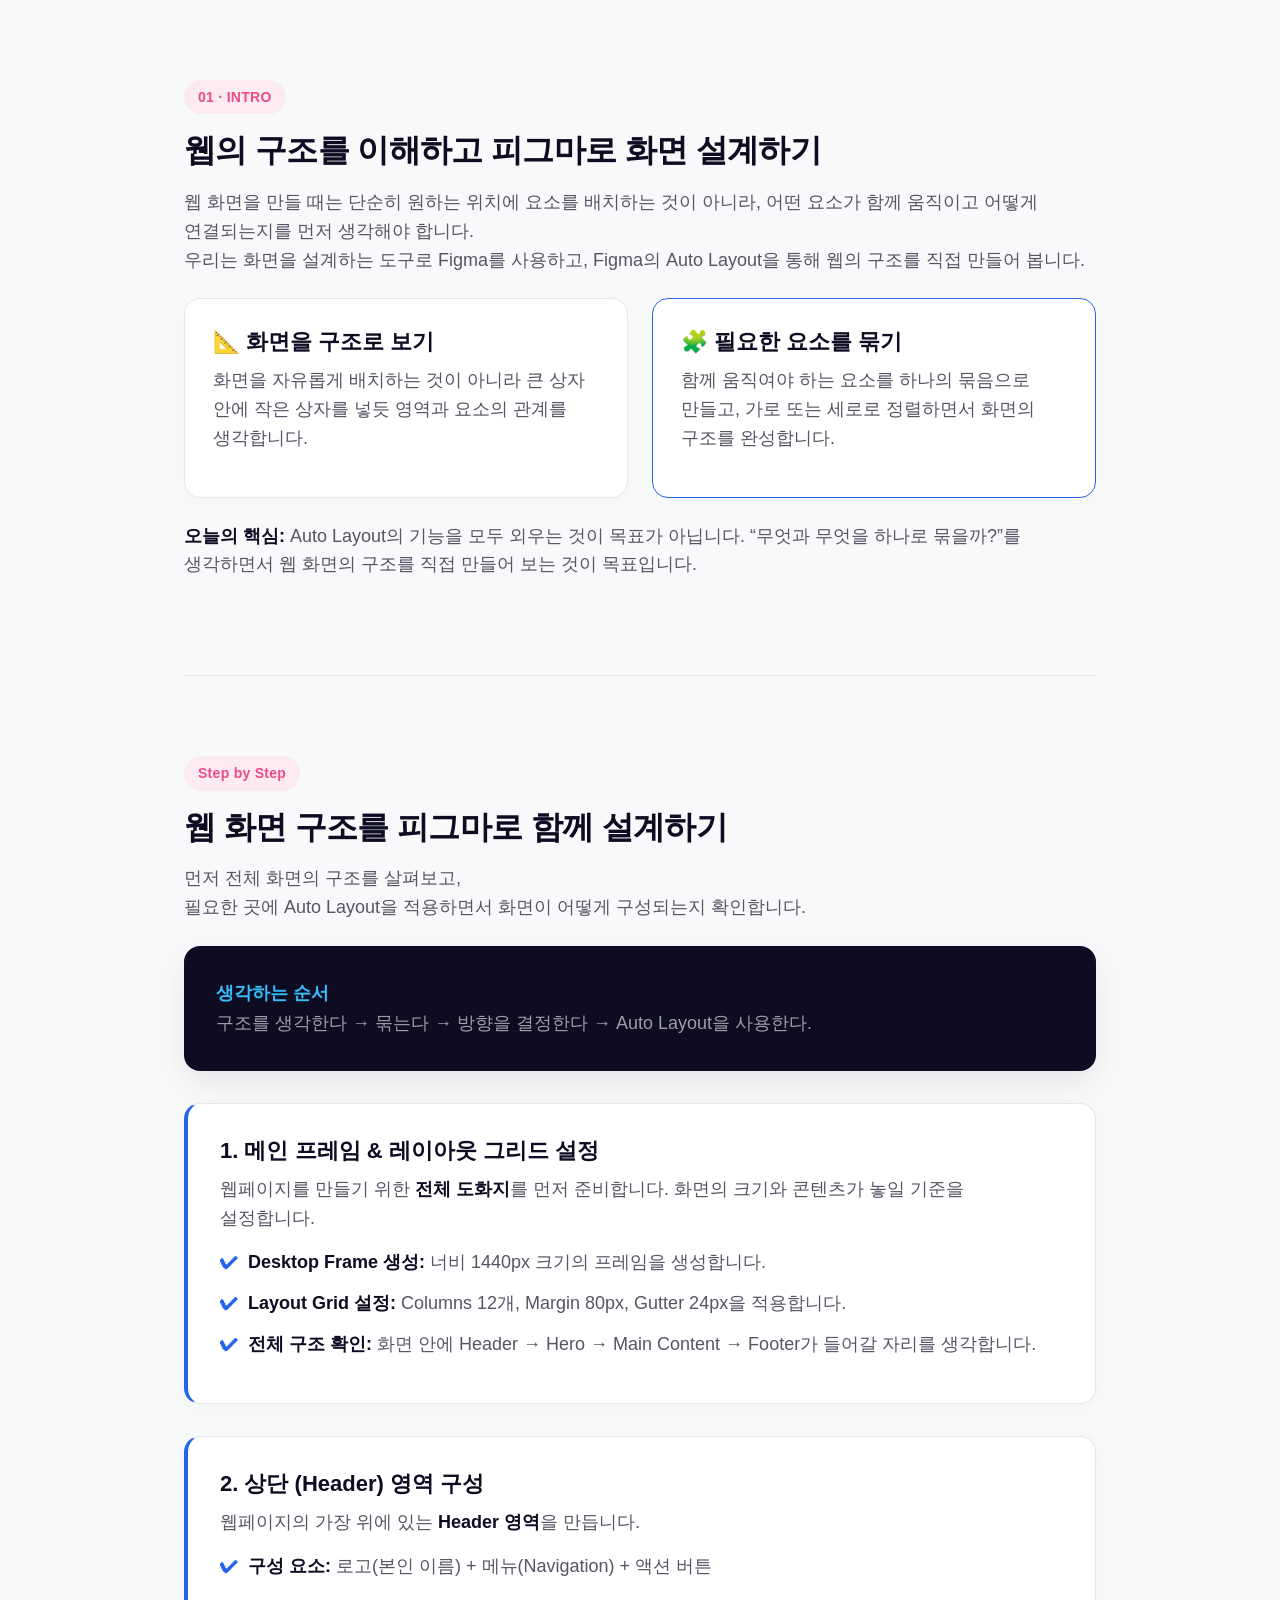
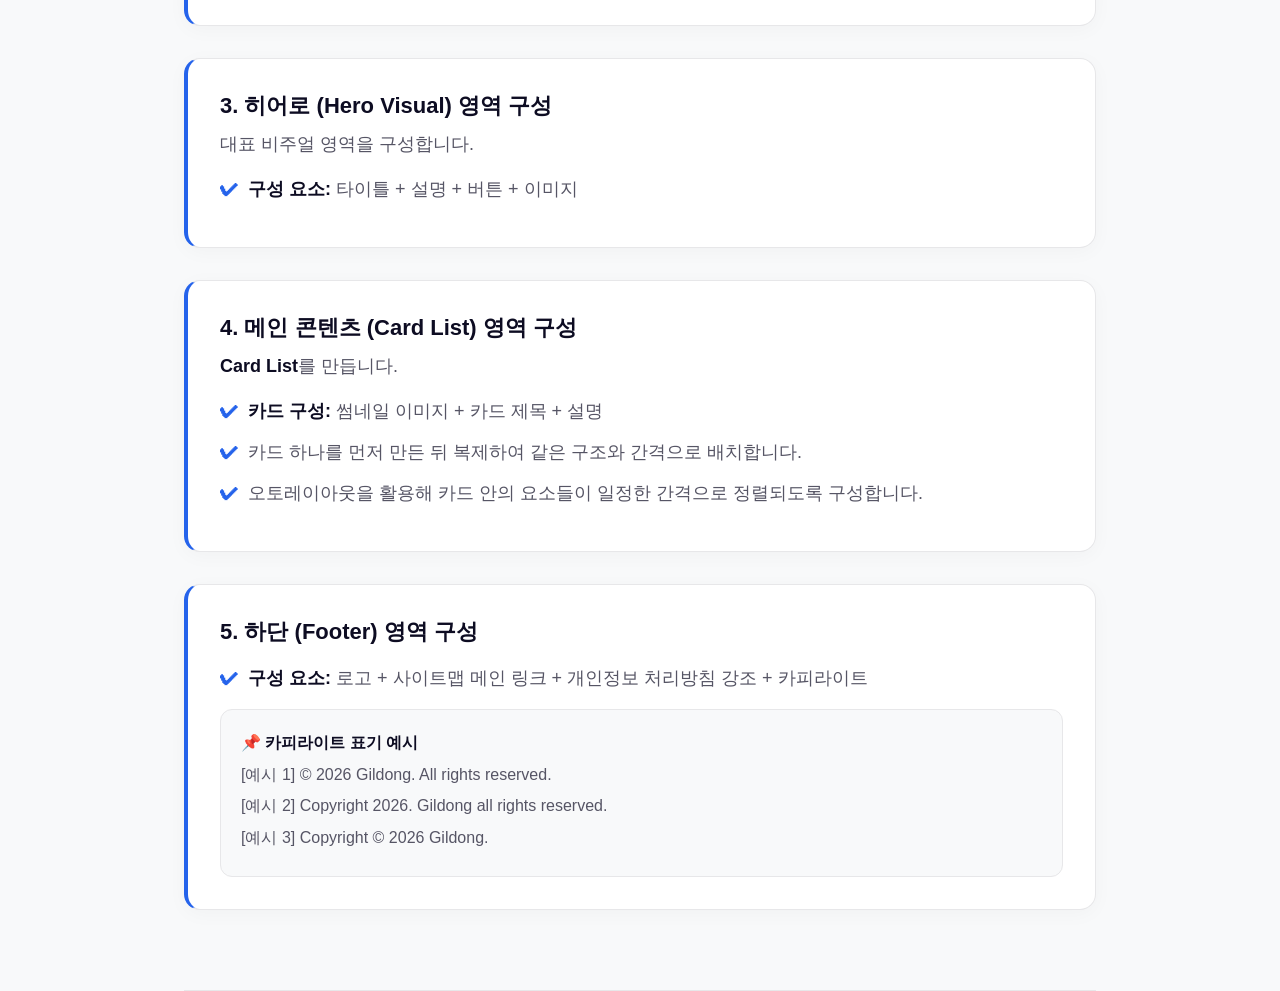
==== commit 6809e512: "1140" ====
--- a/index.html
+++ b/index.html
@@ -1,234 +1,311 @@
 <!DOCTYPE html>
-<html lang="ko"><head>
+<html lang="ko">
+<head>
     <meta charset="UTF-8">
     <meta name="viewport" content="width=device-width, initial-scale=1.0">
-    <title>피그마 &amp; 웹 레이아웃 종합 레퍼런스 가이드</title>
+    <title>웹 레이아웃과 오토레이아웃의 본질 가이드</title>
     <style>
         :root {
-            --bg-main: #f7f7f7;
+            --bg-main: #f8f9fa;
             --bg-card: #ffffff;
-            --text-primary: #111111;
-            --text-secondary: #222222;
-            --text-muted: #4b5563;
-            --accent: #635bff;
-            --accent-light: #f0efff;
-            --border: #e5e7eb;
-            --code-bg: #1e293b;
+            --text-primary: #0d0c22; /* Dribbble 특유의 짙은 네이비/블랙 */
+            --text-secondary: #565565;
+            --text-muted: #9e9ea7;
+            --accent: #ea4c89; /* Dribbble 시그니처 시각 포인트 */
+            --accent-blue: #2563eb;
+            --accent-bg: #fbebf1;
+            --border: #e7e7e9;
+            --border-hover: #d0d0d5;
+            --warning-bg: #fffbeb;
+            --warning-border: #f59e0b;
         }
 
         * { box-sizing: border-box; margin: 0; padding: 0; }
-        
         body {
-            font-family: -apple-system, BlinkMacSystemFont, "Segoe UI", Roboto, "Noto Sans KR", sans-serif;
+            font-family: -apple-system, BlinkMacSystemFont, "SF Pro Display", "Segoe UI", Roboto, "Noto Sans KR", sans-serif;
             background-color: var(--bg-main);
             color: var(--text-primary);
             line-height: 1.6;
-            font-size: 18px; /* 기준 폰트 크기 18px */
-        }
-        *[hidden]{display: none!important;}
-
-        /* Container: Padding 48px(Top/Bottom), 24px(Left/Right) - 8px 배수 */
-        .container { 
-            max-width: 1300px; 
-            margin: 0 auto; 
-            padding: 48px 32px; 
-        }
+            font-size: 18px;
+            -webkit-font-smoothing: antialiased;
+        }
+
+        /* Layout Container */
+        .container { max-width: 960px; margin: 0 auto; padding: 0 24px; }
+        section { padding: 80px 0; border-bottom: 1px solid var(--border); }
         
-        /* Quick Link Banner: Margin 40px, Padding 24px - 8px 배수 */
-        .quick-link-banner {
-            background-color: var(--accent);
-            color: #ffffff;
+        /* Typography Hierarchy Guide */
+        .badge {
+            display: inline-block;
+            padding: 6px 14px;
+            background-color: var(--accent-bg);
+            color: var(--accent);
+            font-weight: 700;
+            font-size: 14px;
+            border-radius: 999px;
+            margin-bottom: 16px;
+            letter-spacing: 0.02em;
+        }
+        h1 { font-size: 40px; line-height: 1.25; margin-bottom: 20px; letter-spacing: -0.025em; font-weight: 800; }
+        h2 { font-size: 32px; line-height: 1.3; margin-bottom: 16px; letter-spacing: -0.02em; font-weight: 700; }
+        h3 { font-size: 22px; line-height: 1.4; margin-bottom: 8px; font-weight: 700; color: var(--text-primary); }
+        p { color: var(--text-secondary); margin-bottom: 16px; word-break: keep-all; font-size: 18px; line-height: 1.6; }
+        strong { color: var(--text-primary); }
+
+        /* Story Quote Box */
+        .story-box {
+            background-color: #0d0c22;
+            color: #f8fafc;
+            padding: 32px;
+            border-radius: 16px;
+            margin: 24px 0;
+            box-shadow: 0 12px 32px rgba(13, 12, 34, 0.08);
+        }
+        .story-box p { color: #9e9ea7; font-size: 18px; margin-bottom: 0; line-height: 1.7; }
+        .story-box strong { color: #38bdf8; font-weight: 700; }
+
+        /* Cards Grid */
+        .grid-2 { display: grid; grid-template-columns: 1fr 1fr; gap: 24px; margin-top: 24px; }
+        .card {
+            background: var(--bg-card);
+            padding: 28px;
+            border-radius: 16px;
+            border: 1px solid var(--border);
+            box-shadow: 0 4px 16px rgba(0, 0, 0, 0.02);
+        }
+
+        /* Practice Steps & Checklist */
+        .step-card {
+            background: var(--bg-card);
+            border: 1px solid var(--border);
+            border-left: 4px solid var(--accent-blue);
+            padding: 32px;
+            border-radius: 16px;
+            margin-top: 32px;
+            box-shadow: 0 4px 20px rgba(0, 0, 0, 0.03);
+        }
+        .step-card ul { list-style: none; margin-top: 16px; }
+        .step-card li { margin-bottom: 12px; color: var(--text-secondary); position: relative; padding-left: 28px; font-size: 18px; }
+        .step-card li::before { content: "✔"; position: absolute; left: 0; color: var(--accent-blue); font-weight: bold; }
+
+        /* Example Box */
+        .example-box {
+            background-color: var(--bg-main);
+            border: 1px solid var(--border);
+            padding: 20px;
+            border-radius: 12px;
+            margin-top: 16px;
+            font-size: 16px;
+        }
+        .example-box p { font-size: 16px; margin-bottom: 6px; color: var(--text-secondary); }
+
+        /* Submission Box */
+        .submission-box {
+            background-color: var(--warning-bg);
+            border: 2px solid var(--warning-border);
+            padding: 32px;
+            border-radius: 16px;
+            margin-top: 32px;
+        }
+        .submission-code {
+            background-color: #ffffff;
+            border: 1px solid #fcd34d;
+            padding: 8px 16px;
+            border-radius: 8px;
+            font-family: ui-monospace, SFMono-Regular, Menlo, Monaco, Consolas, monospace;
+            font-weight: 700;
+            color: #b45309;
+            display: inline-block;
+            margin: 6px 0;
+            font-size: 18px;
+        }
+
+        /* 🎨 DRIBBBLE STYLE WIREFRAME PREVIEW BOXES */
+        .preview-box {
+          display: none;
+            background-color: #f3f3f5;
+            border: 1px solid var(--border);
+            border-radius: 16px;
             padding: 24px;
-            border-radius: 16px;
+            margin: 20px 0;
+        }
+        .preview-tag {
+            font-size: 13px;
+            font-weight: 700;
+            color: var(--text-muted);
+            margin-bottom: 12px;
+            display: block;
+            text-transform: uppercase;
+            letter-spacing: 0.05em;
+        }
+
+        /* Header UI Preview */
+        .wf-header {
             display: flex;
             justify-content: space-between;
             align-items: center;
-            margin-bottom: 40px;
-            box-shadow: 0 4px 16px rgba(99, 91, 255, 0.2);
-        }
-        .quick-link-banner a {
             background: #ffffff;
-            color: var(--accent);
-            padding: 12px 24px;
-            border-radius: 8px;
-            text-decoration: none;
-            font-weight: 700;
-            font-size: 18px;
-            transition: all 0.2s;
-        }
-        .quick-link-banner a:hover { opacity: 0.9; transform: translateY(-1px); }
-
-        section { margin-bottom: 80px; }
-
-        .badge {
+            padding: 16px 28px;
+            border-radius: 12px;
+            border: 1px solid var(--border);
+            box-shadow: 0 4px 12px rgba(0,0,0,0.03);
+        }
+        .wf-logo { font-weight: 900; font-size: 24px; color: var(--text-primary); letter-spacing: -0.03em; }
+        .wf-logo span { color: var(--accent); }
+        .wf-menu { display: flex; gap: 24px; font-size: 16px; font-weight: 600; color: var(--text-secondary); }
+        .wf-menu span { cursor: pointer; transition: color 0.2s; }
+        .wf-menu span:hover { color: var(--text-primary); }
+        .wf-btn { 
+            background: var(--text-primary); 
+            color: #ffffff; 
+            padding: 10px 20px; 
+            border-radius: 999px; 
+            font-size: 15px; 
+            font-weight: 700; 
+            letter-spacing: -0.01em;
+        }
+
+        /* Hero UI Preview */
+        .wf-hero {
+            display: grid;
+            grid-template-columns: 1.2fr 0.8fr;
+            gap: 32px;
+            align-items: center;
+            background: #ffffff;
+            padding: 40px;
+            border-radius: 16px;
+            border: 1px solid var(--border);
+            box-shadow: 0 8px 24px rgba(0,0,0,0.04);
+        }
+        .wf-hero-badge {
             display: inline-block;
             padding: 4px 12px;
-            background-color: var(--accent-light);
-            color: var(--accent);
+            background: #f0fdf4;
+            color: #16a34a;
+            font-size: 13px;
             font-weight: 700;
-            font-size: .95em;
             border-radius: 999px;
-            margin-top: 12px;
             margin-bottom: 12px;
         }
-
-        /* Typography Hierarchy (8px/4px 기반) */
-        h1 { font-size: 40px; margin-bottom: 16px; letter-spacing: -0.02em; line-height: 1.2; }
-        h2 { font-size: 32px; margin-bottom: 24px; border-bottom: 2px solid var(--border); padding-bottom: 8px; line-height: 1.3; }
-        h3 { font-size: 24px; margin-bottom: 12px; line-height: 1.4; }
-        p { color: var(--text-secondary); margin-bottom: 16px; word-break: keep-all; font-size: 18px; }
-
-        /* Cards & Grids */
-        .card { 
-            background: var(--bg-card); 
-            padding: 24px; 
+        .wf-hero-title { 
+            font-size: 40px; 
+            font-weight: 800; 
+            color: var(--text-primary); 
+            line-height: 1.2; 
+            letter-spacing: -0.03em;
+            margin-bottom: 12px; 
+        }
+        .wf-hero-sub { 
+            font-size: 20px; 
+            color: var(--text-secondary); 
+            line-height: 1.6;
+            margin-bottom: 20px; 
+        }
+        .wf-hero-img { 
+            width: 100%; 
+            height: 220px; 
+            background: linear-gradient(135deg, #6366f1 0%, #a855f7 100%); 
+            border-radius: 12px; 
+            display: flex; 
+            flex-direction: column;
+            align-items: center; 
+            justify-content: center; 
+            color: #ffffff; 
+            font-size: 14px; 
+            font-weight: 700;
+            box-shadow: inset 0 0 0 1px rgba(255,255,255,0.2);
+        }
+
+        /* Cards UI Preview (12 Column Based 3-Grid) */
+        .wf-cards-grid { 
+            display: grid; 
+            grid-template-columns: repeat(3, 1fr); 
+            gap: 20px; 
+            margin-top: 12px; 
+        }
+        .wf-card-item { 
+            background: #ffffff; 
+            border: 1px solid var(--border); 
+            border-radius: 12px; 
+            padding: 16px; 
+            transition: transform 0.2s, box-shadow 0.2s;
+        }
+        /* .wf-card-item:hover {
+            transform: translateY(-2px);
+            box-shadow: 0 12px 24px rgba(0,0,0,0.06);
+        } */
+        .wf-card-img { 
+            height: 140px; 
+            background-size: cover;
+            background-position: center;
+            border-radius: 8px; 
+            margin-bottom: 14px; 
+        }
+        .wf-card-img-1 { background: linear-gradient(135deg, #f43f5e, #fb7185); }
+        .wf-card-img-2 { background: linear-gradient(135deg, #0ba5e9, #38bdf8); }
+        .wf-card-img-3 { background: linear-gradient(135deg, #10b981, #34d399); }
+
+        .wf-card-title { font-size: 17px; font-weight: 700; color: var(--text-primary); margin-bottom: 6px; letter-spacing: -0.01em; }
+        .wf-card-desc { font-size: 16px; color: var(--text-secondary); line-height: 1.5; }
+        .wf-card-footer { 
+            display: flex; 
+            justify-content: space-between; 
+            align-items: center; 
+            margin-top: 14px; 
+            padding-top: 12px; 
+            border-top: 1px solid #f3f3f5; 
+            font-size: 13px;
+            color: var(--text-muted);
+            font-weight: 600;
+        }
+
+        /* Footer UI Preview */
+        .wf-footer { 
+            background: #0d0c22; 
+            color: #9e9ea7; 
+            padding: 32px 36px; 
             border-radius: 16px; 
-            border: 1px solid var(--border);
-        }
-        .grid-2 { display: grid; grid-template-columns: 1fr 1fr; gap: 24px; }
-        
-        table { width: 100%; border-collapse: collapse; margin: 16px 0; font-size: 18px; }
-        th, td { padding: 12px 16px; text-align: left; border-bottom: 1px solid var(--border); }
-        th { background-color: var(--bg-main); font-weight: 700; }
-
-        /* Hidden Section / Accordion */
-        .hidden-section {
-            background: var(--bg-card);
-            border: 1px solid var(--border);
-            border-radius: 12px;
-            margin-bottom: 16px;
-            overflow: hidden;
-        }
-        .toggle-btn {
-            width: 100%;
-            padding: 24px;
-            background: none;
-            border: none;
-            text-align: left;
-            font-size: 20px;
-            font-weight: 700;
-            color: var(--text-primary);
-            cursor: pointer;
+            font-size: 16px; 
+        }
+        .wf-footer-top { 
+            display: flex; 
+            justify-content: space-between; 
+            align-items: center;
+            margin-bottom: 24px; 
+            border-bottom: 1px solid #25243a; 
+            padding-bottom: 20px; 
+        }
+        .wf-footer-links { display: flex; gap: 20px; font-weight: 500; }
+        .wf-footer-links span { cursor: pointer; }
+        .wf-footer-links span.active { color: #ffffff; font-weight: 700; }
+        .wf-footer-bottom {
             display: flex;
             justify-content: space-between;
             align-items: center;
-        }
-        .toggle-btn:hover { background-color: var(--bg-main); }
-        .toggle-content {
-            padding: 24px;
-            border-top: 1px solid var(--border);
-            display: none;
-        }
-        .toggle-content.active { display: block; }
-        .unlock-icon { font-size: .95em; color: #10b981; background: #d1fae5; padding: 4px 8px; border-radius: 4px; }
-
-        /* Color Preview Style */
-        .color-preview-list {
-            display: flex;
-            flex-direction: column;
-            gap: 16px;
-            margin-top: 24px;
-        }
-        .color-item {
-            display: flex;
-            align-items: center;
-            gap: 24px;
-            padding: 16px 24px;
-            background: #ffffff;
-            border: 1px solid #e5e7eb;
-            border-radius: 12px;
-        }
-        .color-chip {
-            width: 48px;
-            height: 48px;
-            border-radius: 8px;
-            flex-shrink: 0;
-        }
-        .color-info { flex-grow: 1; }
-        .color-header {
-            display: flex;
-            justify-content: space-between;
-            align-items: center;
-            margin-bottom: 4px;
-        }
-        .color-name { font-size: 18px; font-weight: 700; color: #111111; }
-        .color-hex {
-            font-family: monospace;
-            font-size: .95em;
-            color: #4b5563;
-            background: #f3f4f6;
-            padding: 4px 8px;
-            border-radius: 4px;
-        }
-        .color-desc { font-size: .95em; color: #222222; }
-
-        /* Color token copy */
-        .color-name {
-            cursor: pointer;
-            user-select: none;
-        }
-
-        .color-name:hover {
-            text-decoration: underline;
-            text-underline-offset: 3px;
-        }
-
-        .color-name.copied {
-            color: #10b981;
-        }
-
-        /* Typography Preview Style */
-        .typo-preview-list {
-            display: flex;
-            flex-direction: column;
-            margin-top: 24px;
-            background: #ffffff;
-            border: 1px solid #e5e7eb;
-            border-radius: 12px;
-            padding: 12px 24px;
-        }
-        .typo-item {
-            padding: 24px 0;
-            border-bottom: 1px solid #e5e7eb;
-        }
-        .typo-item:last-child { border-bottom: none; }
-        .typo-preview-text { color: #111111; margin-bottom: 12px; word-break: keep-all; }
-        .typo-meta {
-            display: flex;
-            justify-content: space-between;
-            align-items: center;
-            font-size: .95em;
-        }
-        .typo-spec { color: #4b5563; font-weight: 500; }
-        .typo-use { color: #111111; font-weight: 600; }
-
-        .panel-wrap{margin-top:24px;display: flex;flex-wrap:wrap;gap: 24px;}
-        .panel{flex:1;min-width:300px;padding: 24px;
-        background: #fff;
-        border: 1px solid var(--border);
-        border-radius: 16px;}
-        .panel .role,
-        .panel .tag,
-        .panel-label {display: block;margin-bottom:24px;
-        font-size: .8em;
-        font-weight: 900;
-        letter-spacing: .08em;}
-        .panel ul {
-        margin: 0;
-        padding-left: 22px;
-        font-size: .9em;
-        line-height: 2;
-        }
-        .panel .note{margin-top:16px;font-size: .9em;}
-        .callout{margin-top:24px;padding: 37px 40px;background: #27231f;color: #fffaf0;border-radius: 24px;}
-        .callout p {margin: 0;color: color-mix(in srgb, #fffaf0 72%, transparent);font-size: 16px;line-height: 1.8;}
-
-        strong.primary{font-size: 1.25em;}
-
-        @media (max-width: 640px) {
-            .typo-meta { flex-direction: column; align-items: flex-start; gap: 4px; }
+            color: #6e6d7a;
+            font-size: 14px;
+        }
+
+        .list-info{margin: 0; padding-left: 20px;font-size: .95em;}
+        .submission-box .list-info{color: #78350f;}
+        .list-info li{padding:2px 0}
+        .list-info > li{padding:4px 0}
+        .list-info ul{padding-left:24px; margin-top: 4px;}
+        .list-info em{font-style: normal;font-weight: bold;}
+
+        /* Responsive */
+        @media (max-width: 768px) {
+            body { font-size: 16px; }
+            h1 { font-size: 30px; }
+            h2 { font-size: 24px; }
+            h3 { font-size: 20px; }
+            p, .step-card li { font-size: 16px; }
             .grid-2 { grid-template-columns: 1fr; }
-            .quick-link-banner { flex-direction: column; gap: 16px; text-align: center; }
+            .wf-hero { grid-template-columns: 1fr; padding: 24px; }
+            .wf-cards-grid { grid-template-columns: 1fr; }
+            .wf-header { flex-direction: column; gap: 16px; align-items: flex-start; }
+            .wf-footer-top { flex-direction: column; gap: 16px; align-items: flex-start; }
+            section { padding: 48px 0; }
         }
     </style>
 </head>
@@ -236,386 +313,260 @@
 
     <div class="container">
         
-        <!-- TOP QUICK LINK -->
-        <div class="quick-link-banner">
-            <div>
-                <h3 style="color: #fff; margin-bottom: 4px;">🚀 실습 따라하기 페이지로 이동</h3>
-                <p style="color: #e0e7ff; margin-bottom: 0; font-size: .95em;">1440px 그리드 세팅부터 헤더/푸터 따라하기 가이드</p>
-            </div>
-            <a href="index.html">실습 가이드 열기 ➔</a>
+        <!-- INTRO -->
+        <section>
+            <span class="badge">01 · INTRO</span>
+            <h2>웹의 구조를 이해하고 피그마로 화면 설계하기</h2>
+            <p>웹 화면을 만들 때는 단순히 원하는 위치에 요소를 배치하는 것이 아니라, 어떤 요소가 함께 움직이고 어떻게 연결되는지를 먼저 생각해야 합니다.
+            <br>
+            우리는 화면을 설계하는 도구로 Figma를 사용하고, Figma의 Auto Layout을 통해 웹의 구조를 직접 만들어 봅니다.</p>
+
+            <div class="grid-2" style="margin-top: 24px;">
+                <div class="card">
+                    <h3>📐 화면을 구조로 보기</h3>
+                    <p>화면을 자유롭게 배치하는 것이 아니라 큰 상자 안에 작은 상자를 넣듯 영역과 요소의 관계를 생각합니다.</p>
+                </div>
+                <div class="card" style="border-color: var(--accent-blue);">
+                    <h3>🧩 필요한 요소를 묶기</h3>
+                    <p>함께 움직여야 하는 요소를 하나의 묶음으로 만들고, 가로 또는 세로로 정렬하면서 화면의 구조를 완성합니다.</p>
+                </div>
+            </div>
+            <p style="margin-top: 24px;"><strong>오늘의 핵심:</strong> Auto Layout의 기능을 모두 외우는 것이 목표가 아닙니다. “무엇과 무엇을 하나로 묶을까?”를 생각하면서 웹 화면의 구조를 직접 만들어 보는 것이 목표입니다.</p>
+        </section>
+
+        <!-- PRACTICE GUIDE -->
+        <section>
+            <span class="badge">Step by Step</span>
+            <h2>웹 화면 구조를 피그마로 함께 설계하기</h2>
+
+            <p>
+                먼저 전체 화면의 구조를 살펴보고,
+                <br>
+                필요한 곳에 Auto Layout을 적용하면서 화면이 어떻게 구성되는지 확인합니다.
+            </p>
+
+            <div class="story-box">
+                <p>
+                    <strong>생각하는 순서</strong><br>
+                    구조를 생각한다 → 묶는다 → 방향을 결정한다 → Auto Layout을 사용한다.
+                </p>
+            </div>
+
+            <!-- STEP 1 -->
+            <div class="step-card">
+                <h3>1. 메인 프레임 & 레이아웃 그리드 설정
+                </h3>
+
+                <p>
+                    웹페이지를 만들기 위한 <strong>전체 도화지</strong>를 먼저 준비합니다.
+                    화면의 크기와 콘텐츠가 놓일 기준을 설정합니다.
+                </p>
+
+                <ul>
+                    <li><strong>Desktop Frame 생성:</strong> 너비 1440px 크기의 프레임을 생성합니다.</li>
+                    <li><strong>Layout Grid 설정:</strong> Columns 12개, Margin 80px, Gutter 24px을 적용합니다.</li>
+                    <li><strong>전체 구조 확인:</strong> 화면 안에 Header → Hero → Main Content → Footer가 들어갈 자리를 생각합니다.</li>
+                </ul>
+            </div>
+
+            <!-- STEP 2: HEADER -->
+            <div class="step-card">
+                <h3>2. 상단 (Header) 영역 구성
+                </h3>
+
+                <div class="preview-box">
+                    <span class="preview-tag">👁️ 헤더 완성 예시</span>
+
+                    <div class="wf-header">
+                        <div class="wf-logo">Gildong<span>.</span></div>
+
+                        <div class="wf-menu">
+                            <span>소개</span>
+                            <span>서비스</span>
+                            <span>프로젝트</span>
+                            <span>문의</span>
+                        </div>
+
+                        <div class="wf-btn">시작하기</div>
+                    </div>
+                </div>
+
+                <p>웹페이지의 가장 위에 있는 <strong>Header 영역</strong>을 만듭니다.</p>
+
+                <ul>
+                    <li><strong>구성 요소:</strong> 로고(본인 이름) + 메뉴(Navigation) + 액션 버튼</li>
+                </ul>
+            </div>
+
+            <!-- STEP 3: HERO -->
+            <div class="step-card">
+                <h3>3. 히어로 (Hero Visual) 영역 구성
+                </h3>
+
+                <div class="preview-box">
+                    <span class="preview-tag">👁️ 히어로 완성 예시</span>
+
+                    <div class="wf-hero">
+                        <div class="wf-hero-text">
+                            <!-- <span class="wf-hero-badge">Figma Web Screen</span> -->
+                            <div class="wf-hero-title">사용자가 쉽게 이해하는 화면을 설계합니다</div>
+                            <div class="wf-hero-sub">화면의 구조와 콘텐츠를 정리하고, 오토레이아웃을 활용해 일관된 UI 화면을 구성합니다.</div>
+                            <div class="wf-btn" style="display:inline-block;">작업 프로세스 보기 →</div>
+                        </div>
+
+                        <div class="wf-hero-img">
+                            <span style="font-size: 28px; margin-bottom: 8px;">🎨</span>
+                            <span>VISUAL EMBED</span>
+                        </div>
+                    </div>
+                </div>
+
+                <p>대표 비주얼 영역을 구성합니다.</p>
+
+                <ul>
+                    <li><strong>구성 요소:</strong> 타이틀 + 설명 + 버튼 + 이미지</li>
+                </ul>
+            </div>
+
+            <!-- STEP 4: CARDS -->
+            <div class="step-card">
+                <h3>4. 메인 콘텐츠 (Card List) 영역 구성
+                </h3>
+
+                <div class="preview-box">
+                    <span class="preview-tag">👁️ 카드 그리드 완성 예시</span>
+
+                    <div style="font-weight:800; font-size:32px; margin-bottom:16px; color:var(--text-primary); letter-spacing:-0.02em;">
+                        주요 작업 및 서비스 ✦
+                    </div>
+
+                    <div class="wf-cards-grid">
+                        <div class="wf-card-item">
+                            <div class="wf-card-img wf-card-img-1"></div>
+                            <div class="wf-card-title">헤더 영역</div>
+                            <div class="wf-card-desc">로고와 메뉴 등 사이트를 이동하는 데 필요한 내용을 배치합니다.</div>
+                        </div>
+
+                        <div class="wf-card-item">
+                            <div class="wf-card-img wf-card-img-2"></div>
+                            <div class="wf-card-title">메인 영역</div>
+                            <div class="wf-card-desc">페이지의 주요 내용과 사용자가 필요한 정보를 보여줍니다.</div>
+                        </div>
+
+                        <div class="wf-card-item">
+                            <div class="wf-card-img wf-card-img-3"></div>
+                            <div class="wf-card-title">푸터 영역</div>
+                            <div class="wf-card-desc">회사 정보, 연락처, 이용약관 등 페이지의 부가 정보를 제공합니다.</div>
+                            <!-- <div class="wf-card-footer">
+                                <span>HTML/CSS</span>
+                                <span>Clean Code</span>
+                            </div> -->
+                        </div>
+                    </div>
+                </div>
+
+                <p><strong>Card List</strong>를 만듭니다.</p>
+
+                <ul>
+                    <li><strong>카드 구성:</strong> 썸네일 이미지 + 카드 제목 + 설명</li>
+                    <li>카드 하나를 먼저 만든 뒤 복제하여 같은 구조와 간격으로 배치합니다.</li>
+                    <li>오토레이아웃을 활용해 카드 안의 요소들이 일정한 간격으로 정렬되도록 구성합니다.</li>
+                </ul>
+            </div>
+
+            <!-- STEP 5: FOOTER -->
+            <div class="step-card">
+                <h3>5. 하단 (Footer) 영역 구성
+                </h3>
+
+                <div class="preview-box">
+                    <span class="preview-tag">👁️ 푸터 완성 예시</span>
+
+                    <div class="wf-footer">
+                        <div class="wf-footer-top">
+                            <div style="font-weight:900; font-size:20px; color:#ffffff; letter-spacing:-0.02em;">
+                                Gildong<span style="color:var(--accent);">.</span>
+                            </div>
+
+                            <div class="wf-footer-links">
+                                <span>회사소개</span>
+                                <span>고객센터</span>
+                                <span class="active">개인정보처리방침</span>
+                                <span>이용약관</span>
+                            </div>
+                        </div>
+
+                        <div class="wf-footer-bottom">
+                            <div>© 2026 Gildong. All rights reserved.</div>
+                            <div>Designed with Figma Auto Layout</div>
+                        </div>
+                    </div>
+                </div>
+
+                <!-- <p>사이트의 필수 마무리 정보를 정돈합니다.</p> -->
+
+                <ul>
+                    <li><strong>구성 요소:</strong> 로고 + 사이트맵 메인 링크 + 개인정보 처리방침 강조 + 카피라이트</li>
+                </ul>
+
+                <div class="example-box">
+                    <p>📌 <strong>카피라이트 표기 예시</strong></p>
+                    <p>[예시 1] © 2026 Gildong. All rights reserved.</p>
+                    <p>[예시 2] Copyright 2026. Gildong all rights reserved.</p>
+                    <p>[예시 3] Copyright © 2026 Gildong.</p>
+                </div>
+            </div>
+        </section>
+
+        <!-- EVALUATION & SUBMISSION -->
+        <section style="border-bottom: none;" hidden>
+    <span class="badge" style="background-color: #fef3c7; color: #d97706;">Assignment</span>
+    <h2>수행평가 작업 및 제출 안내</h2>
+    
+    <p>함께 진행한 실습이 끝나면, 각자 기획하고 작성한 <strong>와이어프레임에 맞게 수행평가 작품 제작</strong>을 시작합니다.</p>
+
+    <div class="submission-box">
+        <h3 style="color: #92400e; margin-bottom: 12px; font-size: 22px;">📁 제출 파일 및 수행1 작업 안내</h3>
+        <p style="color: #78350f; margin-bottom: 16px;">수업 실습 파일과 개인 수행평가 파일의 규칙을 반드시 준수하여 제출합니다.</p>
+        
+        <!-- 파일명 규칙 -->
+        <div style="margin-top: 16px;">
+            <p style="color: #78350f; font-weight: 600; margin-bottom: 4px;">1. 수업 같이하기 실습 파일명:</p>
+            <span class="submission-code">실습1-2-0-홍길동</span>
+            <p style="font-size: 14px; color: #a16207; margin-bottom: 12px;">※ '실습1 - 2학년 - 0반 - 이름' 의미</p>
+
+            <p style="color: #78350f; font-weight: 600; margin-bottom: 4px;">2. 개인 주제 수행평가 파일명:</p>
+            <span class="submission-code">수행1-2-0-홍길동</span>
+            <p style="font-size: 14px; color: #a16207;">※ '수행1 - 2학년 - 0반 - 이름' 의미</p>
         </div>
 
-        <h1>화면의 품질은 작은 기준에서 드러납니다.</h1>
-        <p>레이아웃을 만든 다음 화면을 다시 살펴봅니다. 글자, 색상, 간격, 모서리와 크기가 서로 어울리는지 확인하고 반복되는 기준을 정합니다.</p>
-        <br><br>
-
-        <section>
-            <span class="badge">UI / UX CLASS</span>
-            <h2>반복되는 기준을 토큰으로 만듭니다.</h2>
-            <p>색상, 타이포그래피, 간격, 모서리처럼 화면에서 반복되는 값을 찾아 일관된 기준으로 관리합니다.</p>
-            </section>
-
-        <section>
-            <span class="badge">COLOR</span>
-            <h2>색상은 역할로 관리합니다.</h2>
-            <p>색상값 자체를 이름으로 사용하기보다 어디에 사용하는 색상인지를 기준으로 이름을 정합니다. 같은 역할에는 같은 토큰을 사용합니다.</p>
-
-            <div class="color-preview-list">
-                <div class="color-item">
-                    <div class="color-chip" style="background-color: #121417; border: 1px solid #E5E7EB;"></div>
-                    <div class="color-info">
-                        <div class="color-header">
-                            <span class="color-name">text-primary</span>
-                            <span class="color-hex">gray-900 / #121417</span>
-                        </div>
-                        <div class="color-desc">기본/본문/헤딩</div>
-                    </div>
-                </div>
-
-                <div class="color-item">
-                    <div class="color-chip" style="background-color: #495057;"></div>
-                    <div class="color-info">
-                        <div class="color-header">
-                            <span class="color-name">text-sub</span>
-                            <span class="color-hex">gray-600 / #495057</span>
-                        </div>
-                        <div class="color-desc">보조 문구 및 설명</div>
-                    </div>
-                </div>
-
-                <div class="color-item">
-                    <div class="color-chip" style="background-color: #635BFF;"></div>
-                    <div class="color-info">
-                        <div class="color-header">
-                            <span class="color-name">text-accent</span>
-                            <span class="color-hex">#635BFF</span>
-                        </div>
-                        <div class="color-desc">강조 컬러 · 강조 텍스트</div>
-                    </div>
-                </div>
-
-                <div class="color-item">
-                    <div class="color-chip" style="background-color: #F8F9FA; border: 1px solid #111111;"></div>
-                    <div class="color-info">
-                        <div class="color-header">
-                            <span class="color-name">text-inverse</span>
-                            <span class="color-hex">gray-50 / #F8F9FA</span>
-                        </div>
-                        <div class="color-desc">반전 배경용 텍스트</div>
-                    </div>
-                </div>
-
-                <div class="color-item">
-                    <div class="color-chip" style="background-color: #F1F3F5; border: 1px solid #111111;"></div>
-                    <div class="color-info">
-                        <div class="color-header">
-                            <span class="color-name">bg/base</span>
-                            <span class="color-hex">gray-100 / #F1F3F5</span>
-                        </div>
-                        <div class="color-desc">전체 페이지 기본 배경</div>
-                    </div>
-                </div>
-                <div class="color-item">
-                    <div class="color-chip" style="background-color: #FFFFFF; border: 1px solid #111111;"></div>
-                    <div class="color-info">
-                        <div class="color-header">
-                            <span class="color-name">bg-subtle</span>
-                            <span class="color-hex">#ffffff</span>
-                        </div>
-                        <div class="color-desc">전체 페이지 기본 배경</div>
-                    </div>
-                </div>
-                <div class="color-item">
-                    <div class="color-chip" style="background-color: #635BFF; border: 1px solid #111111;"></div>
-                    <div class="color-info">
-                        <div class="color-header">
-                            <span class="color-name">bg-accent</span>
-                            <span class="color-hex">#635BFF</span>
-                        </div>
-                        <div class="color-desc">CTA버튼, 하이라이트 요소</div>
-                    </div>
-                </div>
-                <div class="color-item">
-                    <div class="color-chip" style="background-color: #121417; border: 1px solid #111111;"></div>
-                    <div class="color-info">
-                        <div class="color-header">
-                            <span class="color-name">bg-inverse</span>
-                            <span class="color-hex">gray-900 / #121417</span>
-                        </div>
-                        <div class="color-desc">반전 배경</div>
-                    </div>
-                </div>
-
-                <div class="color-item">
-                    <div class="color-chip" style="background-color: #E9ECEF; border: 1px solid #111111;"></div>
-                    <div class="color-info">
-                        <div class="color-header">
-                            <span class="color-name">boorder-subtle</span>
-                            <span class="color-hex">gray-200 / #E9ECEF</span>
-                        </div>
-                        <div class="color-desc">카드 테두리, 구분선</div>
-                    </div>
-                </div>
-                <div class="color-item">
-                    <div class="color-chip" style="background-color: #121417; border: 1px solid #111111;"></div>
-                    <div class="color-info">
-                        <div class="color-header">
-                            <span class="color-name">boorder-strong</span>
-                            <span class="color-hex">gray-900 / #121417</span>
-                        </div>
-                        <div class="color-desc">포커스 및 액티브 테두리</div>
-                    </div>
-                </div>
-            </div>
-        </section>
-
-        <section>
-            <span class="badge">TYPOGRAPHY</span>
-            <h2>타이포그래피는 Text Style로.</h2>
-            <p>글자 위계는 단순히 <strong class="primary">크기</strong>뿐만 아니라 <strong class="primary">두께(Bold)와 색상</strong>을 조합하여 만들 수도 있습니다.</p>
-
-            <div class="typo-preview-list">
-                <div class="typo-item">
-                    <div class="typo-preview-text" style="font-size: 48px; font-weight: 700; line-height: 1.2;">Type / Display</div>
-                    <div class="typo-meta">
-                        <span class="typo-spec">48px · Bold · line-height 120%</span>
-                        <span class="typo-use">히어로 섹션 메인 타이틀</span>
-                    </div>
-                </div>
-
-                <div class="typo-item">
-                    <div class="typo-preview-text" style="font-size: 32px; font-weight: 700; line-height: 1.3;">Heading / H1</div>
-                    <div class="typo-meta">
-                        <span class="typo-spec">32px · Bold · line-height 130%</span>
-                        <span class="typo-use">히어로 부설명문 및 큰 영역(Section) 메인 제목</span>
-                    </div>
-                </div>
-
-                <div class="typo-item">
-                    <div class="typo-preview-text" style="font-size: 24px; font-weight: 600; line-height: 1.4;">Heading / H2</div>
-                    <div class="typo-meta">
-                        <span class="typo-spec">24px · SemiBold · line-height 140%</span>
-                        <span class="typo-use">본문 강조글, 카드 영역 타이틀</span>
-                    </div>
-                </div>
-
-                <div class="typo-item">
-                    <div class="typo-preview-text" style="font-size: 18px; font-weight: 400; line-height: 1.6;">Body / Medium</div>
-                    <div class="typo-meta">
-                        <span class="typo-spec">18px · Regular · line-height 160%</span>
-                        <span class="typo-use">일반 본문 · 상단 메뉴 링크 · 하단 푸터 링크 · 카피라이트</span>
-                    </div>
-                </div>
-
-                <div class="typo-item">
-                    <div class="typo-preview-text" style="font-size: 18px; font-weight: 600; line-height: 1.4;">Label / Button</div>
-                    <div class="typo-meta">
-                        <span class="typo-spec">18px · SemiBold · line-height 140%</span>
-                        <span class="typo-use">버튼</span>
-                    </div>
-                </div>
-            </div>
-        </section>
-
-<section>
-    <span class="badge">SPACING</span>
-    <h2>반복되는 간격을 하나의 기준으로</h2>
-    <p>반복되는 간격을 찾아 일정한 규칙으로 관리합니다.</p>
-
-    <div class="panel-wrap">
-      <article class="panel">
-        <div>
-            <div class="role">작은 간격</div>
-            <h3 class="name">spacing / sm</h3>
+        <!-- 제출 전 필수 확인사항 -->
+        <div style="margin-top: 16px; padding-top: 12px; border-top: 1px dashed #fcd34d;">
+            <p style="color: #b45309; font-weight: 700; margin-bottom: 4px;">⚠️ 제출 전 필수 확인사항</p>
+            <!-- <p style="color: #78350f; font-size: 15px; margin-bottom: 0;">
+                제출용 피그마 파일 내에는 최종 <strong>Desktop 프레임 1개만 남기고</strong>, 바깥의 불필요한 작업용 리소스나 레이아웃은 깔끔히 정리(삭제 또는 별도 파일 보관)합니다. 제출은 <strong>피그마 링크(Share &gt; Anyone with the link can view)</strong>로 제출합니다.
+            </p> -->
+            <ul class="list-info">
+              <li><strong>제출 형태</strong>: <em>피그마 링크 제출</em> (Share > <strong>Anyone</strong> with the link can view 권한 설정 필수)</li>
+              <li><strong>제출용 파일 정리</strong>: 피그마 파일 내에는 <strong>최종 결과물 1개</strong>만 남기고, 불필요한 리소스는 <em>깔끔하게 정리</em>(삭제 또는 별도 페이지/파일 이동)해 주세요.</li>
+              <li>기존 와이어프레임은 파일 내 다른 페이지로 이동합니다.</li>
+            </ul>
         </div>
-        <div>
-            <div class="value">
-                8<small> px</small>
-            </div>
-            <div class="note">작은 요소 사이</div>
-        </div>
-      </article>
-      <article class="panel"><div><div class="role">기본 간격</div><div class="name">spacing / default</div></div><div><div class="value">16<small> px</small></div><div class="note">기본적인 요소 사이</div></div></article>
-      <article class="panel"><div><div class="role">요소 사이</div><div class="name">spacing / md</div></div><div><div class="value">24<small> px</small></div><div class="note">요소 · 콘텐츠 사이</div></div></article>
-      <article class="panel"><div><div class="role">콘텐츠 영역</div><div class="name">spacing / lg</div></div><div><div class="value">32<small> px</small></div><div class="note">콘텐츠 그룹 사이</div></div></article>
-      <article class="panel"><div><div class="role">큰 영역</div><div class="name">spacing / xl</div></div><div><div class="value">80<small> px</small></div><div class="note">큰 영역 사이</div></div></article>
     </div>
+
+    <div class="card" style="margin-top: 16px;">
+        <h3>💡 수행1 작업 및 정리</h3>
+        <ul class="list-info">
+          <li><strong>작업 준비</strong>: 기존에 작성한 개별 와이어프레임이 없는 경우, '같이하기 실습 파일'을 복제하고
+          <em>본인의 주제 컨셉(기획, 색상, 글자 위계)에 맞춰 디자인을 진행</em>합니다.</li>
+          <li>와이어프레임에서 작업하기 까다로운 구조가 있다면 오토레이아웃으로 <em>구현하기 쉬운 형태로 유연하게 변경</em>해도 좋습니다.</li>
+          <li>분량이 너무 많다면 필수 요소인 <strong>[상단 / 히어로 / 메인 콘텐츠 / 하단]</strong>을 기본으로 하고, <strong>[메인 콘텐츠]</strong>는 본인 주제에 맞춰 1개 영역만 선택하여 밀도 있게 제작합니다.</li>
+        </ul>
+    </div>
+
 </section>
 
-<section>
-    <span class="badge">Radius</span>
-    <h2>모서리</h2>
-    <p>반복되는 UI에 몇 가지 기준을 정하면 전체 인상이 자연스럽게 정돈됩니다.</p>
-
-    <div class="panel-wrap">
-      <article class="panel">
-        <div class="name">radius / sm</div>
-        <div class="note">12px · 썸네일 및 중간 요소</div>
-      </article>
-      <article class="panel">
-        <div class="name">radius / md</div>
-        <div class="note">24px · 카드</div>
-      </article>
-      <article class="panel">
-        <div class="name">radius / full</div>
-        <div class="note">99px · 버튼 및 알약 형태</div>
-      </article>
     </div>
-</section>
-
-<section>
-    <span class="badge">Radius</span>
-    <h2>반복되지 않는 값은 억지로 토큰화하지 않습니다.</h2>
-    <p>특정 영역에서만 사용하는 고유한 여백은 해당 영역의 레이아웃 값으로 남겨도 됩니다.</p>
-
-    <div class="panel-wrap">
-      <article class="panel">
-        <div class="number">128px</div>
-        <div class="name">Hero 상·하 여백</div>
-        <div class="note">히어로에서만 사용하는 값이라면 별도의 spacing 토큰을 만들지 않고 해당 영역의 레이아웃 값으로 둡니다.</div>
-      </article>
-      <article class="panel">
-        <div class="number">64px</div>
-        <div class="name">Footer 상·하 여백</div>
-        <div class="note">하단 영역에서만 사용하는 값이라면 해당 영역의 고유한 레이아웃 값으로 관리합니다.</div>
-      </article>
-    </div>
-
-    <div class="panel-wrap">
-      <article class="panel"><div class="panel-label">정리 형식</div><h3>컬러 : 토큰명 · #HEX · 주요 용도</h3><ul><li><strong>토큰명</strong> — 역할이 드러나는 이름</li><li><strong>#HEX</strong> — 실제 값</li><li><strong>주요 용도</strong> — 어디에 재사용하는지</li></ul></article>
-      <article class="panel"><div class="panel-label">핵심 원칙</div><h3>값보다 역할</h3><ul><li>같은 역할에는 같은 토큰</li><li>반복되는 값은 하나의 기준으로</li><li>한 번만 쓰는 고유값은 억지로 토큰화하지 않기</li></ul></article>
-    </div>
-</section>
-
-        <section>
-            <span class="badge">ACCESSIBILITY</span>
-            <h2>웹 접근성(a11y) 3대 매너</h2>
-            <p>사용자 누구나 편안하게 읽고 정확하게 조작할 수 있도록 화면 설계 단계에서 기본 규칙을 확인합니다.</p>
-
-            <div class="panel-wrap">
-<article class="panel"><div class="panel-label">CONTRAST</div>
-    <h3>명도 대비</h3>
-    <ul>
-        <li>배경과 글자색의 차이가 적어 너무 연하면 글자를 읽기 힘들고, 반대로 완전한 흑백(#000000 / #FFFFFF)처럼 명도 대비가 극단적이면 눈에 강한 자극과 피로를 줍니다.</li>
-        <li>선명하면서도 눈이 편안하도록 완전한 검은색 대신 소프트 다크 톤(#111111, #222222)을 활용해 적절한 대비를 형성합니다.</li>
-    </ul>
-</article>
-<article class="panel"><div class="panel-label">TYPE</div>
-    <h3>글자 크기와 위계</h3>
-    <ul>
-        <li>데스크톱 본문은 최소 16px 이상(18px 권장)을 기본으로 설정하며, 뱃지·캡션·주석 등 아무리 작은 부가 요소라도 가독성 및 웹 접근성을 위해 최소 14px 이상을 확보합니다.</li>
-        <li>또한 정보의 중요도는 단순한 크기뿐만 아니라, 두께(Bold)와 색상의 농도(Color Depth), 주변 여백(Spacing), 레이아웃 구조를 함께 조합하여 더욱 정돈되고 명확한 위계를 만들 수 있습니다.</li>
-    </ul>
-</article>
-<article class="panel"><div class="panel-label">TARGET</div>
-    <h3>터치 및 조작 영역</h3>
-    <ul>
-        <li>버튼 및 주요 클릭 요소를 손쉽고 정확하게 조작할 수 있도록 충분한 조작 영역과 여백을 확보합니다.</li>
-        <li>44×44px 이상 실용적인(쉬운 조작감) 권장 기준으로, 텍스트 링크도 여유 있는 영역을 확보합니다.</li>
-    </ul>
-</article>
-    </div>
-    <div class="callout"><h3>접근성은 마지막 검수가 아니라 설계 기준입니다.</h3><p>색상 → 글자 → 공간 → 조작 영역을 화면을 만들 때부터 함께 생각합니다.</p></div>
-        </section>
-
-        <section>
-            <span class="badge">USEFUL TOOLS</span>
-            <h2>필요할 때 꺼내 쓰는 Figma 도구</h2>
-            <p>작업 속도를 높이거나 기준을 확인해야 할 때 필요한 도구를 선택해서 사용합니다.</p>
-            
-            <div class="panel-wrap">
-                <article class="panel"><span class="tag">FIGMA</span><h3>Color Contrast</h3><p>텍스트와 배경의 명암비를 확인하여 접근성 기준을 검수할 때 사용합니다.</p></article>
-                <article class="panel"><span class="tag">CONTENT</span><h3>Content Reel</h3><p>사람 이름, 프로필 이미지, 날짜, 주소 등 더미 데이터를 빠르게 채울 때 활용합니다.</p></article>
-                <article class="panel"><span class="tag">ICON</span><h3>Lucide / Feather Icons</h3><p>깔끔한 벡터 아이콘을 사용해야 할 때 활용할 수 있는 아이콘 라이브러리입니다.</p></article>
-                <article class="panel"><span class="tag">BATCH</span><h3>Batch Styler</h3><p>여러 컬러와 폰트 스타일을 한 번에 변경하거나 정리할 때 활용합니다.</p></article>
-                <article class="panel"><span class="tag">IMAGE</span><h3>Unsplash</h3><p>카드나 히어로 영역에 사용할 실사 이미지를 찾고 적용할 때 활용합니다.</p></article>
-                <article class="panel"><span class="tag">NAMING</span><h3>Renamed</h3><p>레이어와 컴포넌트의 명명 규칙을 정리하고 여러 항목을 규칙에 맞게 일괄 변경할 때 활용합니다.</p></article>
-            </div>
-        </section>
-
-        <!-- SECTION 07: ADVANCED (HIDDEN ACCORDION - NEXT STEP) -->
-        <section hidden="">
-            <span class="badge" style="background-color: #fee2e2; color: #ef4444;">NEXT CURRICULUM</span>
-            <h2>다음 단계 미리보기 (수행 2차 예정)</h2>
-            <p>이번 1차 프로젝트에서는 기본 <strong>스타일(Style) 및 필수 컴포넌트(Component)</strong>를 익히고, 다음 2차 프로젝트에서 변수(Variables)와 세트 관리로 확장합니다.</p>
-
-            <!-- HIDDEN ITEM 1 -->
-            <div class="hidden-section">
-                <button class="toggle-btn" onclick="toggleAccordion('content1', this)">
-                    <span>01. Component &amp; Component Set</span>
-                    <span class="unlock-icon">클릭하여 열기/닫기</span>
-                </button>
-                <div id="content1" class="toggle-content">
-                    <h3>반복 UI의 컴포넌트화와 상태 관리</h3>
-                    <p>• <strong>기본 컴포넌트 (❖):</strong> 반복해서 사용하는 버튼과 카드를 컴포넌트로 만들어 수정 사항을 한 번에 반영합니다.</p>
-                    <p>• <strong>Variants (컴포넌트 세트):</strong> Hover, Active, Disabled 등 버튼이나 입력창의 상태별 디자인을 한 그룹으로 묶어 관리합니다.</p>
-                </div>
-            </div>
-
-            <!-- HIDDEN ITEM 2 -->
-            <div class="hidden-section">
-                <button class="toggle-btn" onclick="toggleAccordion('content2', this)">
-                    <span>02. Variables System (2차 수행 예정)</span>
-                    <span class="unlock-icon">클릭하여 열기/닫기</span>
-                </button>
-                <div id="content2" class="toggle-content">
-                    <h3>피그마 Variable 시스템을 활용한 토큰 구축</h3>
-                    <p>• <strong>Color / Spacing / Radius Variable:</strong> 수치화된 간격 값과 Border, Radius 등의 스펙을 변수로 관리하여 다크모드나 테마 변경에 대응합니다.</p>
-                </div>
-            </div>
-
-            <!-- HIDDEN ITEM 3 -->
-            <div class="hidden-section">
-                <button class="toggle-btn" onclick="toggleAccordion('content3', this)">
-                    <span>03. Handoff &amp; Dev Mode</span>
-                    <span class="unlock-icon">클릭하여 열기/닫기</span>
-                </button>
-                <div id="content3" class="toggle-content">
-                    <h3>개발자 전달을 위한 최종 레이어 정돈</h3>
-                    <p>• <strong>레이어 이름 지정:</strong> 의미 없는 <code>Frame 123</code> 대신 <code>Header</code>, <code>Card List</code>, <code>Footer Navigation</code>처럼 역할이 드러나는 명확한 이름을 작성합니다.</p>
-                    <p>• <strong>Dev Mode 활용:</strong> CSS로 구현되는 레이아웃, 크기, 간격, 색상, 타이포그래피 값이 정확히 반영되었는지 확인합니다.</p>
-                </div>
-            </div>
-        </section>
-
-    </div>
-
-<script>
-// 히든 아코디언 토글 JS
-function toggleAccordion(id, btn) {
-  const content = document.getElementById(id);
-  content.classList.toggle('active');
-}
-
-// color-name 클릭 시 해당 요소의 텍스트 복사
-document.querySelectorAll('.color-name').forEach(function (element) {
-    element.addEventListener('click', async function () {
-        const text = this.textContent.trim();
-
-        try {
-            await navigator.clipboard.writeText(text);
-        } catch (error) {
-            // 일부 브라우저/로컬 환경에서 Clipboard API가 제한될 경우의 fallback
-            const textarea = document.createElement('textarea');
-            textarea.value = text;
-            textarea.style.position = 'fixed';
-            textarea.style.opacity = '0';
-            document.body.appendChild(textarea);
-            textarea.select();
-            document.execCommand('copy');
-            textarea.remove();
-        }
-
-        const originalText = this.textContent;
-        this.textContent = '복사됨 ✓';
-        this.classList.add('copied');
-
-        setTimeout(() => {
-            this.textContent = originalText;
-            this.classList.remove('copied');
-        }, 1000);
-    });
-});
-</script>
-
-</body></html>+
+</body>
+</html>
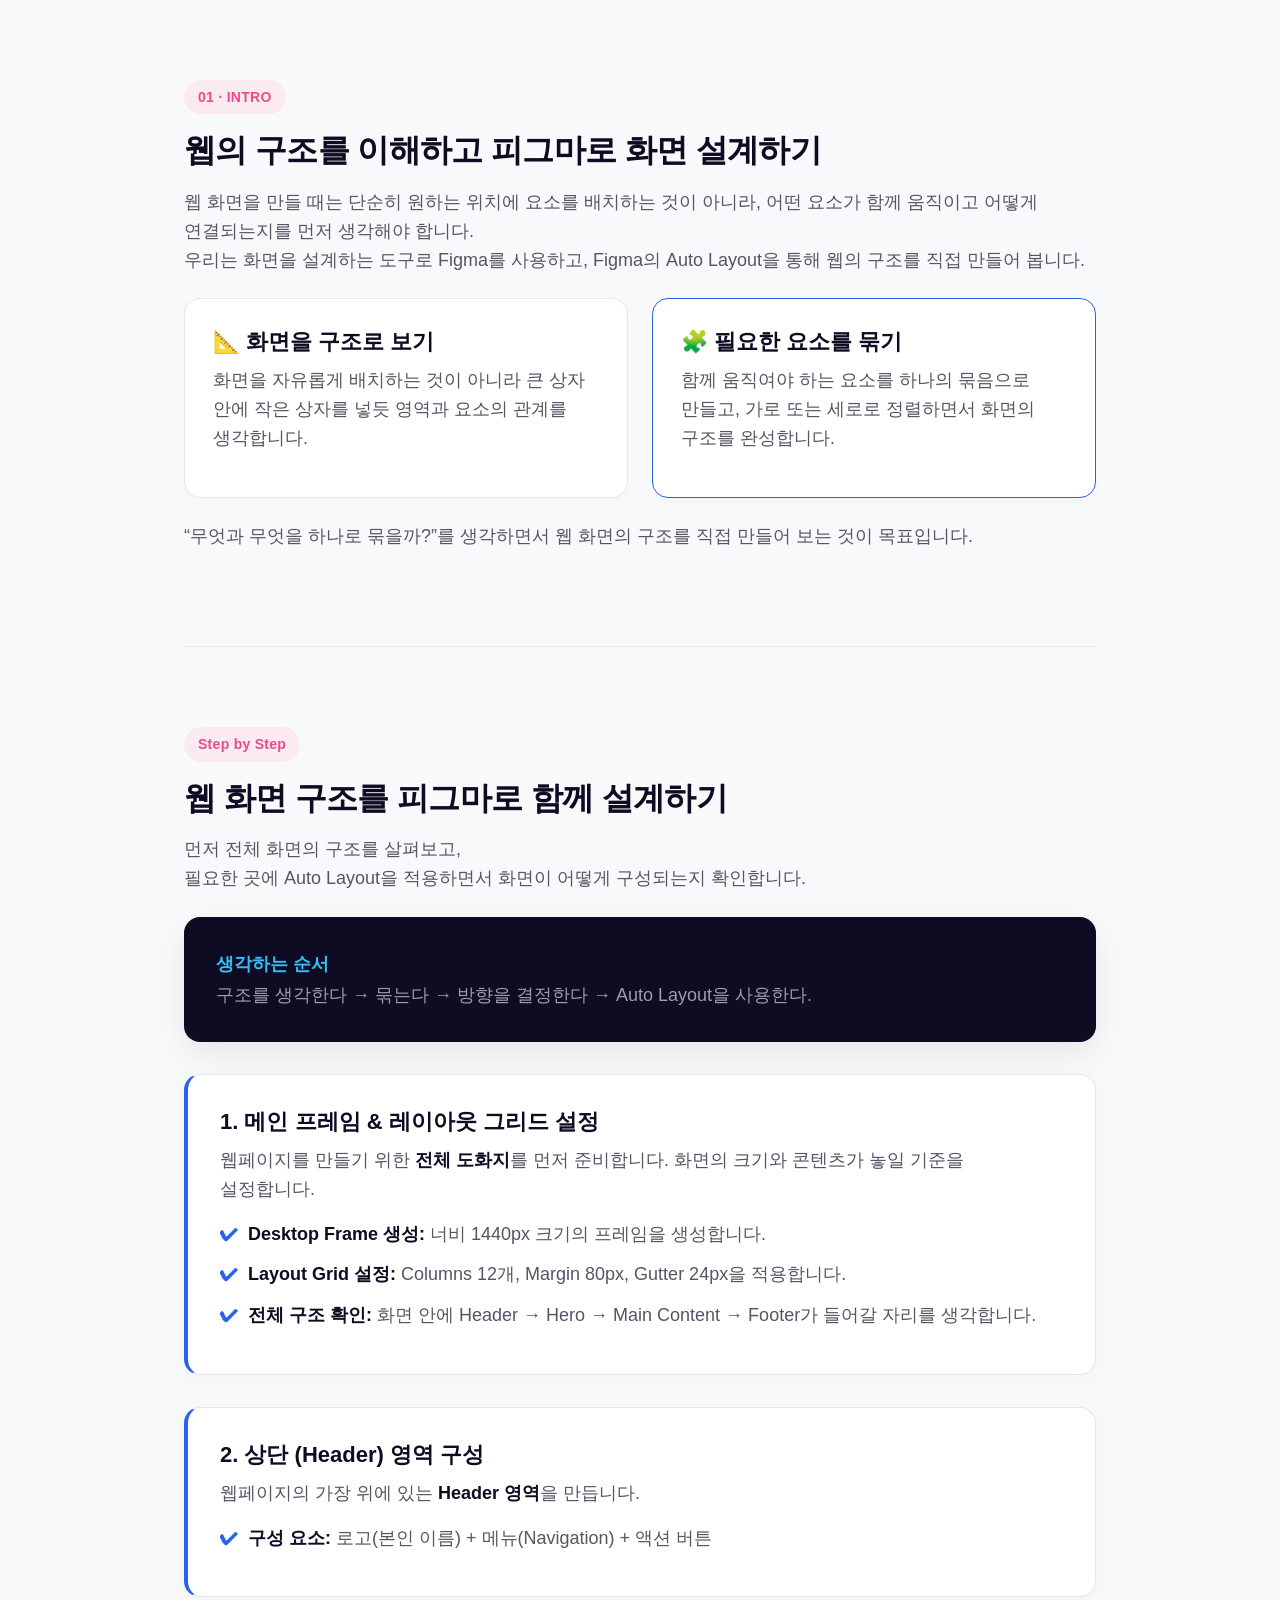
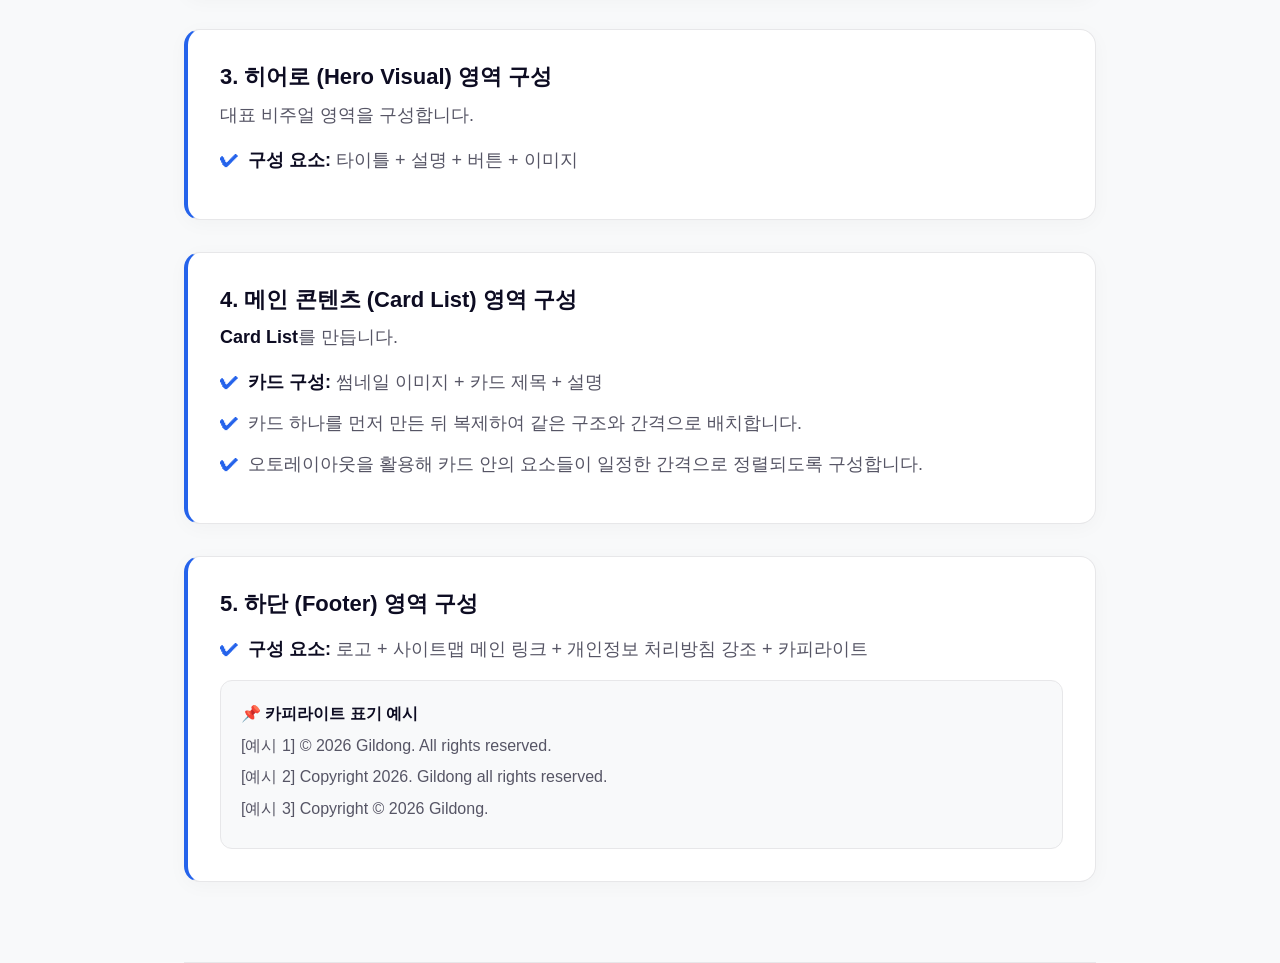
==== commit 733d8c50: "0917" ====
--- a/index.html
+++ b/index.html
@@ -3,7 +3,7 @@
 <head>
     <meta charset="UTF-8">
     <meta name="viewport" content="width=device-width, initial-scale=1.0">
-    <title>웹 레이아웃과 오토레이아웃의 본질 가이드</title>
+    <title>대소마고 피그마 수업 - 웹 화면 구조를 오토레이아웃으로 설계</title>
     <style>
         :root {
             --bg-main: #f8f9fa;
@@ -331,7 +331,7 @@
                     <p>함께 움직여야 하는 요소를 하나의 묶음으로 만들고, 가로 또는 세로로 정렬하면서 화면의 구조를 완성합니다.</p>
                 </div>
             </div>
-            <p style="margin-top: 24px;"><strong>오늘의 핵심:</strong> Auto Layout의 기능을 모두 외우는 것이 목표가 아닙니다. “무엇과 무엇을 하나로 묶을까?”를 생각하면서 웹 화면의 구조를 직접 만들어 보는 것이 목표입니다.</p>
+            <p style="margin-top: 24px;">“무엇과 무엇을 하나로 묶을까?”를 생각하면서 웹 화면의 구조를 직접 만들어 보는 것이 목표입니다.</p>
         </section>
 
         <!-- PRACTICE GUIDE -->
